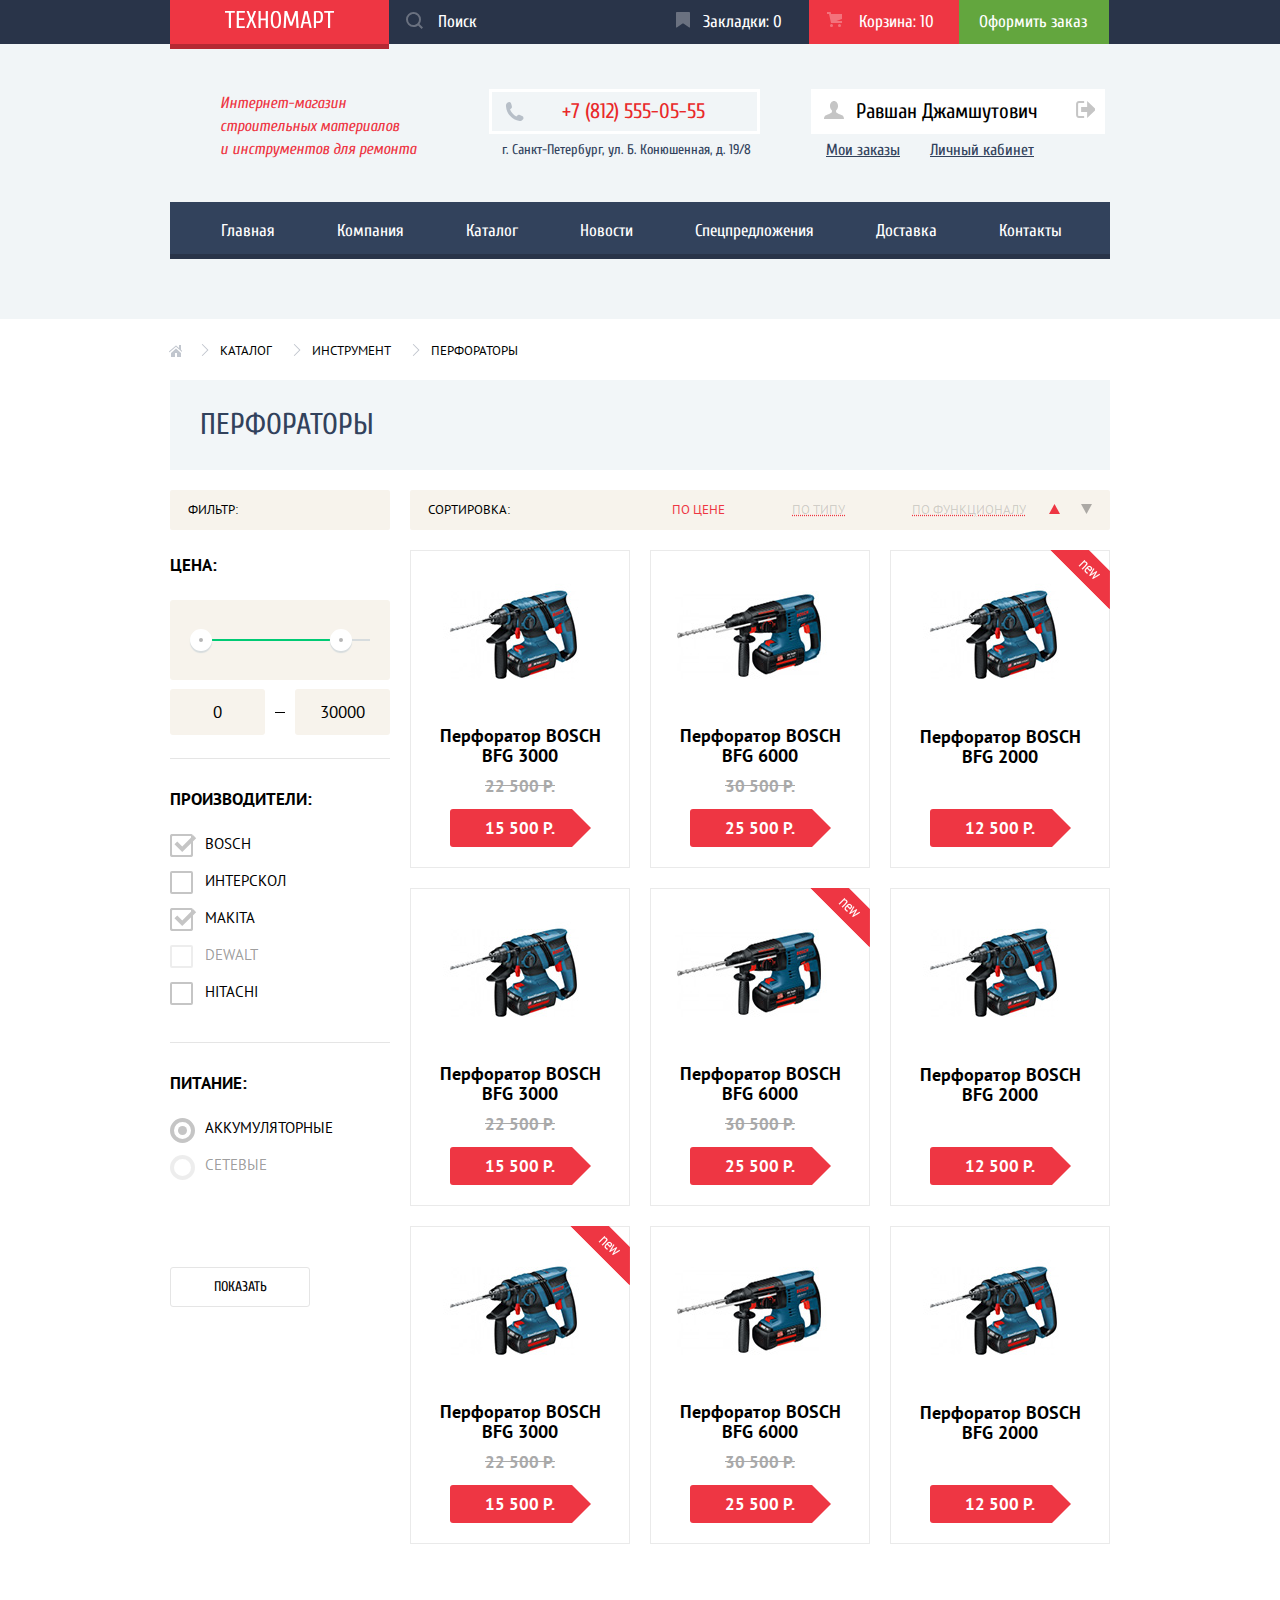
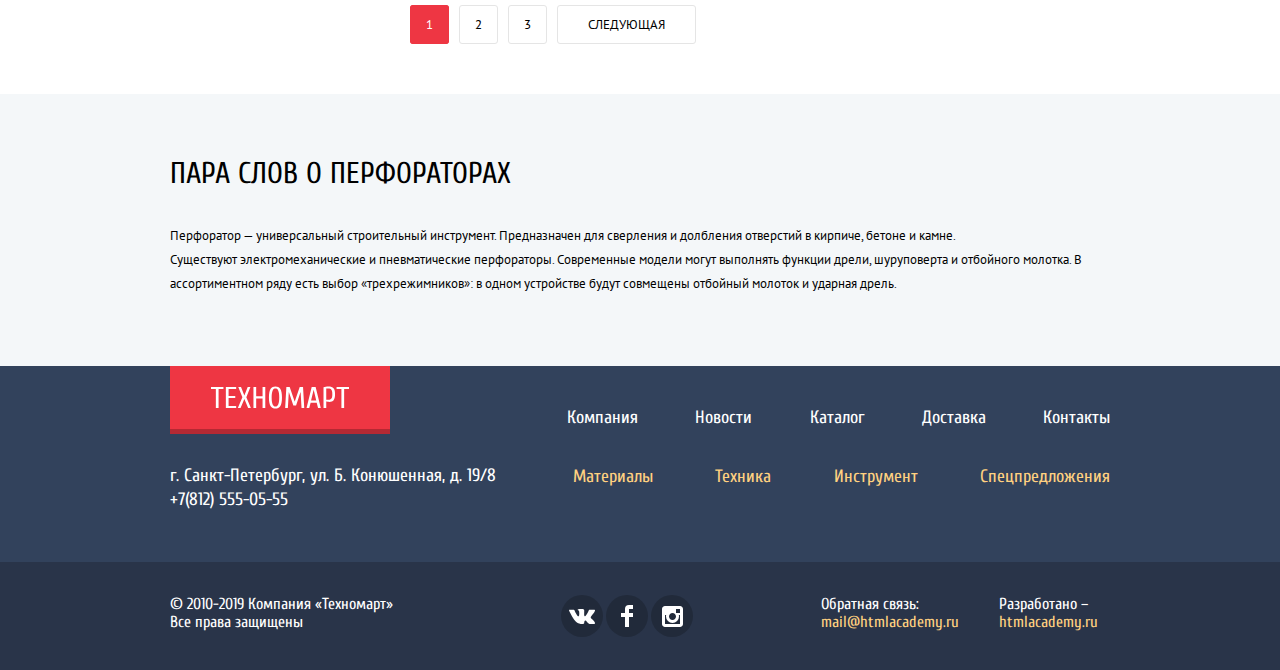
==== catalog.html @ 4aed0061 "Доделала оживление модальных окон" ====
<!DOCTYPE html>
<html lang="ru">
    <head>
    <meta charset="utf-8">
    <title>Интернет-магазин "Техномарт"</title>
    <link href="https://fonts.googleapis.com/css?family=Cuprum:400,400i,700%7CPT+Sans:400,700&display=swap&subset=cyrillic" rel="stylesheet">
    <link href="css/normalize.css" rel="stylesheet">
    <link href="css/style.css" rel="stylesheet">
    </head>
    <body class="inner-page">
        <header class="page-header">
            <div class=header-top>
                <div class="container">
                    <div class="header-top-container">
                        <a class="header-logo" href="index.html"><img src="img/logo-technomart.svg" width="109" height="19" alt="Логотип магазина Техномарт"></a>
                        <div class="header-search">
                            <input type="search" class="search" placeholder="Поиск">
                            <svg xmlns="http://www.w3.org/2000/svg" width="17" height="17"><path d="M17 15.586l-3.542-3.542A7.465 7.465 0 0 0 15 7.5 7.5 7.5 0 1 0 7.5 15c1.71 0 3.282-.579 4.544-1.542L15.586 17 17 15.586zM2 7.5C2 4.467 4.467 2 7.5 2 10.532 2 13 4.467 13 7.5c0 3.032-2.468 5.5-5.5 5.5A5.506 5.506 0 0 1 2 7.5z"/></svg>
                        </div>
                        <a class="user-menu-btn user-menu-btn-marker" href="#">Закладки: 0</a>
                        <a class="user-menu-btn user-menu-btn-cart user-menu-cart-add" href="#">Корзина: 10</a>
                        <a class="user-menu-btn user-menu-btn-issue" href="#">Оформить заказ</a>
                    </div>
                </div>
            </div>
                    
            <div class="header-main">
                <div class="container">
                    <div class="header-middle">
                        <p class="header-text">Интернет-магазин
                        строительных материалов
                        и&nbsp;инструментов для ремонта
                        </p>
                        <div class="header-contacts">
                            <a href="tel:+78125550555">+7 (812) 555-05-55</a>
                            <p class="header-address">г. Санкт-Петербург, ул. Б. Конюшенная, д. 19/8</p>
                        </div>
                        <ul class= "user-nav">
                            <li>
                                <a class="profile-link" href="user-profile.html">
                                    <svg class="user-icon profile-link-icon" xmlns="http://www.w3.org/2000/svg" width="20" height="18"><path d="M17.881 14.166c-2.144-.735-4.256-1.666-5.207-2.39-.657-.501-.77-1.618-.517-2.415 1.118-.903 1.864-2.477 1.864-4.278C14.021 2.276 12.221 0 10 0S5.979 2.276 5.979 5.083c0 1.801.746 3.374 1.863 4.277.253.798.141 1.915-.517 2.416-.95.724-3.063 1.654-5.207 2.39S0 18 0 18h20s.025-3.099-2.119-3.834z"/></svg>
                                    Равшан Джамшутович
                                </a>
                                
                            </li>
                            <li>
                                <a class="exit-profile-link" href="#">
                                        <svg class="user-icon exit-profile-link-icon" xmlns="http://www.w3.org/2000/svg" width="21" height="17"><g><path d="M21 8.5L12.125 0v6h-6v5h6v6z"/><path d="M3.106 13.952V3.048c.018-.376.171-1.057 1.01-1.057h5.027V0H4.116C1.938 0 1.112 1.81 1.087 3.027v10.946C1.112 15.189 1.938 17 4.116 17h5.027v-1.99H4.116c-.839 0-.992-.683-1.01-1.058z"/></g></svg>
                                        <span class="visually-hidden">Выход</span>
                                </a>
                                
                            </li>
                            <li> 
                                <a class="user-link" href="#">Мои заказы</a>
                            </li>
                            <li>
                                <a class="user-link" href="#">Личный кабинет</a>
                            </li>
                        </ul>
                    </div>
                    <nav class="main-nav">
                        <ul class="page-nav">
                            <li class="page-nav-item"><a href="index.html">Главная</a></li>
                            <li class="page-nav-item"><a href="our-company.html">Компания</a></li>
                            <li class="page-nav-item"><a href="catalog.html">Каталог</a></li>
                            <li class="page-nav-item"><a href="news.html">Новости</a></li>
                            <li class="page-nav-item"><a href="special.html">Спецпредложения</a></li>
                            <li class="page-nav-item"><a href="delivery.html">Доставка</a></li>
                            <li class="page-nav-item"><a href="contacts.html">Контакты</a></li>
                        </ul>
                    </nav>
                </div>
            </div>
        </header>

        <main>
            <div class="container">
                <ul class="breadcrumbs">
                    <li><a class="home" href="index.html"><span class="visually-hidden">Главная</span></a></li>
                    <li><a href="#">Каталог</a></li>
                    <li><a href="#">Инструмент</a></li>
                    <li class="breadcrumbs-current"><a>Перфораторы</a></li>
                </ul>
                <h1 class="page-title">Перфораторы</h1>
                <div class="catalog-columns">
                    <section class="filters">
                        <h2 class="subtitle">Фильтр:</h2>
                        <form class="filter" method="get" action="https://echo.htmlacademy.ru">
                            <fieldset class="filter-item">
                                <legend class="filter-title">Цена:</legend>
                                <div class="range-filter">
                                    <div class="range-controls">
                                        <div class="scale">
                                            <div class="bar"></div>
                                        </div>
                                        <div class="range-btn range-btn-right"></div>
                                        <div class="range-btn range-btn-left"></div>
                                    </div> 
                                    <div class="price-controls">
                                        <input class="filter-price-min" type="text" value="0" aria-label="Минимальная цена">
                                        <div class="dash"></div>
                                        <input class="filter-price-max" type="text" value="30000" aria-label="Максимальная цена">
                                    </div>    
                                </div>
                                
                            </fieldset>
                            <fieldset class="filter-item"> 
                                <legend class="filter-title">Производители:</legend>
                                <ul>
                                    <li class="filter-option">
                                        <input type="checkbox" class="visually-hidden filter-input filter-input-checkbox" name="bosch" id="filter-bosch" checked>
                                        <label for="filter-bosch">Bosch</label>
                                    </li>
                                    <li class="filter-option">
                                        <input type="checkbox" class="visually-hidden filter-input filter-input-checkbox" name="interskol" id="filter-interskol">
                                        <label for="filter-interskol">Интерскол</label>
                                    </li>
                                    <li class="filter-option">
                                        <input type="checkbox" class="visually-hidden filter-input filter-input-checkbox" name="makita" id="filter-makita" checked>
                                        <label for="filter-makita">Makita</label>
                                    </li>
                                    <li class="filter-option">
                                        <input type="checkbox" class="visually-hidden filter-input filter-input-checkbox" name="dewalt" id="filter-dewalt" disabled>
                                        <label for="filter-dewalt">Dewalt</label>
                                    </li>
                                    <li class="filter-option">
                                        <input type="checkbox" class="visually-hidden filter-input filter-input-checkbox" name="hitachi" id="filter-hitachi">
                                        <label for="filter-hitachi">Hitachi</label>
                                    </li>
                                </ul>
                            </fieldset>
                            <fieldset class="filter-item">
                                <legend class="filter-title">Питание:</legend>
                                <ul>
                                    <li class="filter-option">
                                        <input class="visually-hidden filter-input filter-input-radio" type="radio" name="power" value="battery" id="filter-battery" checked>
                                        <label for="filter-battery">Аккумуляторные</label>
                                    </li>
                                    <li class="filter-option">
                                        <input class="visually-hidden filter-input filter-input-radio" type="radio" name="power" value="network" id="filter-network" disabled>
                                        <label for="filter-network">Сетевые</label>
                                    </li>
                                </ul>
                            </fieldset>
                            <button type="submit" class="filter-button button">Показать</button>
                        </form>
                    </section>
                    
                    <section class="catalog">
                        <div class="catalog-filter">
                            <h2 class="subtitle">Сортировка:</h2>
                            <ul class="sort-type">
                                <li><a class="type-checked" href="#">По цене</a></li>
                                <li><a href="#">По типу</a></li>
                                <li><a href="#">По функционалу</a></li>
                            </ul>
                            <ul class="sort-range">
                                <li>
                                    <a class="sort-checked" href="#">
                                        <span class="visually-hidden">По возрастанию</span>
                                        <svg class="sort-range-icon" xmlns="http://www.w3.org/2000/svg" width="11" height="10" viewBox="0 0 11 10"><path d="M5.5 0L0 10h11z"/></svg>
                                    </a>
                                </li>
                                <li>
                                    <a href="#">
                                    <span class="visually-hidden">По убыванию</span>
                                    <svg class="sort-range-icon" xmlns="http://www.w3.org/2000/svg" width="11" height="10" viewBox="0 0 11 10"><path d="M5.5 10L0 0h11"/></svg>
                                    </a>
                                </li>
                            </ul>
                        </div>
                        <ul class="popular-list catalog-list">
                            <li class="catalog-item">
                                <img src="img/catalog-item-1.jpg" width="218" height="170" alt="Перфоратор BOSCH BFG 3000">
                                <h3>
                                    <a href="catalog-item.html">Перфоратор BOSCH BFG 3000</a>
                                </h3>
                                <span class="catalog-item-discount">22 500 p.</span>
                                <span class="catalog-item-price">15 500 р.</span>
                                <p class="hover-buttons">
                                    <button class="button button-cart" type="button">Купить</button>
                                    <button class="button button-marker" type="button">В закладки</button>
                                </p>
                            </li>
                            <li class="catalog-item">
                                <img src="img/catalog-item-2.jpg" width="218" height="170" alt="Перфоратор BOSCH BFG 6000">
                                <h3>
                                    <a href="catalog-item.html">Перфоратор BOSCH BFG 6000</a>
                                </h3>
                                <span class="catalog-item-discount">30 500 p.</span>
                                <span class="catalog-item-price">25 500 р.</span>
                                <p class="hover-buttons">
                                    <button class="button button-cart" type="button">Купить</button>
                                    <button class="button button-marker" type="button">В закладки</button>
                                </p>
                            </li>
                            <li class="catalog-item catalog-item-new">
                                <img src="img/catalog-item-3.jpg" width="218" height="170" alt="Перфоратор BOSCH BFG 2000">
                                <h3>
                                    <a href="catalog-item.html">Перфоратор BOSCH BFG 2000</a>
                                </h3>
                                <span class="catalog-item-price">12 500 р.</span>
                                <p class="hover-buttons">
                                    <button class="button button-cart" type="button">Купить</button>
                                    <button class="button button-marker" type="button">В закладки</button>
                                </p>
                            </li>
                            <li class="catalog-item">
                                <img src="img/catalog-item-1.jpg" width="218" height="170" alt="Перфоратор BOSCH BFG 3000">
                                <h3>
                                    <a href="catalog-item.html">Перфоратор BOSCH BFG 3000</a>
                                </h3>
                                <span class="catalog-item-discount">22 500 p.</span>
                                <span class="catalog-item-price">15 500 р.</span>
                                <p class="hover-buttons">
                                    <button class="button button-cart" type="button">Купить</button>
                                    <button class="button button-marker" type="button">В закладки</button>
                                </p>
                            </li>
                            <li class="catalog-item catalog-item-new">
                                <img src="img/catalog-item-2.jpg" width="218" height="170" alt="Перфоратор BOSCH BFG 6000">
                                <h3>
                                    <a href="catalog-item.html">Перфоратор BOSCH BFG 6000</a>
                                </h3>
                                <span class="catalog-item-discount">30 500 p.</span>
                                <span class="catalog-item-price">25 500 р.</span>
                                <p class="hover-buttons">
                                    <button class="button button-cart" type="button">Купить</button>
                                    <button class="button button-marker" type="button">В закладки</button>
                                </p>
                            </li>
                            <li class="catalog-item">
                                <img src="img/catalog-item-3.jpg" width="218" height="170" alt="Перфоратор BOSCH BFG 2000">
                                <h3>
                                    <a href="catalog-item.html">Перфоратор BOSCH BFG 2000</a>
                                </h3>
                                <span class="catalog-item-price">12 500 р.</span>
                                <p class="hover-buttons">
                                    <button class="button button-cart" type="button">Купить</button>
                                    <button class="button button-marker" type="button">В закладки</button>
                                </p>
                            </li>
                            <li class="catalog-item catalog-item-new">
                                <img src="img/catalog-item-1.jpg" width="218" height="170" alt="Перфоратор BOSCH BFG 3000">
                                <h3>
                                    <a href="catalog-item.html">Перфоратор BOSCH BFG 3000</a>
                                </h3>
                                <span class="catalog-item-discount">22 500 p.</span>
                                <span class="catalog-item-price">15 500 р.</span>
                                <p class="hover-buttons">
                                    <button class="button button-cart" type="button">Купить</button>
                                    <button class="button button-marker" type="button">В закладки</button>
                                </p>
                            </li>
                            <li class="catalog-item">
                                <img src="img/catalog-item-2.jpg" width="218" height="170" alt="Перфоратор BOSCH BFG 6000">
                                <h3>
                                    <a href="catalog-item.html">Перфоратор BOSCH BFG 6000</a>
                                </h3>
                                <span class="catalog-item-discount">30 500 p.</span>
                                <span class="catalog-item-price">25 500 р.</span>
                                <p class="hover-buttons">
                                    <button class="button button-cart" type="button">Купить</button>
                                    <button class="button button-marker" type="button">В закладки</button>
                                </p>
                            </li>
                            <li class="catalog-item">
                                <img src="img/catalog-item-3.jpg" width="218" height="170" alt="Перфоратор BOSCH BFG 2000">
                                <h3>
                                    <a href="catalog-item.html">Перфоратор BOSCH BFG 2000</a>
                                </h3>
                                <span class="catalog-item-price">12 500 р.</span>
                                <p class="hover-buttons">
                                    <button class="button button-cart" type="button">Купить</button>
                                    <button class="button button-marker" type="button">В закладки</button>
                                </p>
                            </li>
                        </ul>
                    
                        <ul class="pagination-list">
                            <li class="pagination-item pagination-item-current"><a>1</a></li>
                            <li class="pagination-item"><a href="#">2</a></li>
                            <li class="pagination-item"><a href="#">3</a></li>
                            <li class="pagination-item"><a href="#">Следующая</a></li>
                        </ul>
                    </section>
                </div>
            </div>
            
            <article class="catalog-text">
                <div class="container">
                    <h2>Пара слов о перфораторах</h2>
                    <p>Перфоратор — универсальный строительный инструмент. Предназначен для сверления и 		долбления отверстий в кирпиче, бетоне и камне.<br>
                        Существуют электромеханические и пневматические перфораторы. Современные модели могут выполнять функции дрели, шуруповерта и отбойного молотка. В ассортиментном ряду есть выбор «трехрежимников»: в одном устройстве будут совмещены отбойный молоток и ударная дрель.
                    </p>
                </div>
            </article>
        </main>
        <footer class="page-footer">
            <div class="footer-top">
                <div class="container">
                    <div class="footer-columns">
                        <div class="footer-address">
                            <a class="footer-logo"><img src="img/logo-technomart.svg" width="138" height="23" alt="Логотип магазина Техномарт"></a>
                            <p class="footer-contacts">г. Санкт-Петербург, ул. Б. Конюшенная, д. 19/8<br>
                            <a href="tel:+78125550555">+7(812) 555-05-55</a>
                            </p>
                        </div>
                        <div class="footer-menu">
                            <ul class="footer-nav">
                                <li><a href="#">Компания</a></li>
                                <li><a href="#">Новости</a></li>
                                <li><a href="#">Каталог</a></li>
                                <li><a href="#">Доставка</a></li>
                                <li><a href="#">Контакты</a></li>
                            </ul>
                            <ul class="footer-catalog">
                                <li><a href="#">Материалы</a></li>
                                <li><a href="#">Техника</a></li>
                                <li><a href="#">Инструмент</a></li>
                                <li><a href="#">Спецпредложения</a></li>
                            </ul>
                        </div>
                    </div>
                </div>
            </div>

            <div class="footer-bottom">
                <div class="container">
                    <div class="footer-bottom-container">
                        <p class="footer-copyright">
                            &copy; 2010-2019 Компания «Техномарт»<br>
                            Все права защищены
                        </p>
                        <ul class="footer-social">
                            <li ><a class="social-button social-button-vk" href="#"><span class="visually-hidden">Вконтакте</span></a></li>
                            <li><a class="social-button social-button-fb" href="#"><span class="visually-hidden">Фэйсбук</span></a></li>
                            <li><a class="social-button social-button-ig" href="#"><span class="visually-hidden">Инстаграм</span></a></li>
                        </ul>
                        <p class="footer-feedback">Обратная связь:
                            <a href="mailto:mail@htmlacademy.ru">mail@htmlacademy.ru</a>
                        </p>
                        <p class="footer-create">Разработано – 
                            <a href="https://htmlacademy.ru/intensive/htmlcss">htmlacademy.ru</a>
                        </p> 
                    </div>
                </div>  
            </div>
        </footer>

        <section class="modal modal-cart-add">
            <h2>Товар добавлен в корзину!</h2>
            <div class="cart-add-buttons">
                <a class="button" href="#">Оформить заказ</a>
                <button class="button modal-close-btn" type="button">Продолжить покупки</button> 
            </div>
            <button class="modal-close" type="button"><span class="visually-hidden">Закрыть</span></button>
        </section>

        <script>
            var cartButton = document.querySelectorAll(".button-cart");

            var cartPopup = document.querySelector(".modal-cart-add");
            var cartClose = cartPopup.querySelector(".modal-close");

            cartButton.forEach(function(item) {
               item.addEventListener("click", function (evt) {
                    evt.preventDefault();
                    cartPopup.classList.add("modal-show");
                }); 
            });
            
            cartClose.addEventListener("click", function (evt) {
                evt.preventDefault();
                cartPopup.classList.remove("modal-show");
            });

            window.addEventListener("keydown", function (evt) {
                evt.preventDefault();
                if (evt.keyCode === 27) {
                    if (cartPopup.classList.contains("modal-show")) {
                     cartPopup.classList.remove("modal-show");
                    }
                }
            });
        </script>
    </body>
</html>
---- css/style.css ----
html { 
    box-sizing: border-box; 
}

*, *::before, *::after { 
    box-sizing: inherit; 
}


body {
    margin: 0;
    padding: 0;
    
    font-family: Cuprum, Arial, sans-serif;
    font-size: 13px;
    line-height: 18px;
    font-weight: 400;
    color: #000000;

    background-color: #ffffff;
}

a {
    text-decoration: none;
}

img {
    max-width: 100%;
    height: auto;
}

.visually-hidden:not(:focus):not(:active),
input[type="checkbox"].visually-hidden,
input[type="radio"].visually-hidden {
  position: absolute;

  width: 1px;
  height: 1px;
  margin: -1px;
  border: 0;
  padding: 0;

  white-space: nowrap;

  clip-path: inset(100%);
  clip: rect(0 0 0 0);
  overflow: hidden;
}

.container {
    width: 940px;
    margin: 0 auto;
}


.button {
    display: block;

    padding: 10px 0;
    margin: 0;

    font-family: Cuprum, Arial, sans-serif;
    font-size: 14px;
    line-height: 18px;
    color: #ffffff;
    text-align: center;
    text-transform: uppercase;

    background-color: #ee3643;
    border: none;
    border-radius: 3px;

    cursor: pointer;
}

.button:hover {
    background-color: #ca2c37;
}

.button:focus {
    background-color:#ba2732;
    outline: none;
}

.page-header {
    display: flex;
    flex-direction: column;
    margin: 0;
    padding: 0;
    margin-bottom: 60px;
}

.inner-page .page-header {
    margin-bottom: 23px;
}

.header-top {
    width: 100%;

    font-size: 17px;
    color: #ffffff;

    background-color: #293449;
}

.header-top-container {
    display: flex;
    flex-wrap: wrap;
}

.header-logo,
.footer-logo {
    background-color: #ee3643;
    box-shadow: 0 5px 0 0 rgb(181, 41, 51);
}

.header-logo {
    padding: 10px 55px;
    z-index: 1;
}

.header-logo img {
    width: 109px;
    height: 19px;
}

.user-menu-btn,
.header-search input {
    display: block;
}

.header-search {
    position: relative;
}

.header-search svg {
    position: absolute;

    top: 12px;
    left: 17px;
    width: 17px;
    height: 17px;

    fill: #ffffff;
    opacity: 0.3;
}

.header-search input {
    width: 270px;
    
    margin: 0;
    padding: 13px 0;
    padding-left: 49px;
    
    font-size: 17px;
    line-height: 18px;
    color: #ffffff;

    background-color: transparent;
    border: none;
}

.header-search input::placeholder {
    color: #ffffff;
}

.header-search input:hover {
    background-color: #212a3a;
}

.header-search input:hover + svg {
    opacity: 1;
}

.header-search input:focus {
    outline: none;
    background-color: #ffffff;
    color: #000000; 
}

.header-search input:focus + svg {
    fill: red;
    opacity: 1;
}

.header-top .user-menu-btn {
    width: 150px;
    padding: 13px 0;
    margin: 0;
    
    color: #ffffff;

    box-sizing: border-box;
}

.header-top .user-menu-btn-marker {
    position: relative;

    padding-left: 44px;
}

.header-top .user-menu-btn-marker::before {
    content: "";

    position: absolute;
    top: 12px;
    left: 17px;
    width: 14px;
    height: 16px;

    background-image: url("../img/icon-bookmark.svg");
    background-repeat: no-repeat;
    background-position: 0 0;
    opacity: 0.3;
}

.header-top .user-menu-btn-cart {
    position: relative;

    padding-left: 50px;
}

.header-top .user-menu-cart-add {
    background-color: #ee3643;
}

.header-top .user-menu-btn-cart::before {
    content: "";

    position: absolute;
    top: 12px;
    left: 18px;
    width: 15px;
    height: 15px;

    background-image: url("../img/icon-cart.svg");
    background-repeat: no-repeat;
    background-position: 0 0;
    opacity: 0.3;
}

.header-top .user-menu-btn-marker:hover::before,
.header-top .user-menu-btn-cart:hover::before {
    opacity: 1;
}

.header-top .user-menu-btn-marker:focus::before,
.header-top .user-menu-btn-cart:focus::before {
    opacity: 0.5;
}

.header-top .user-menu-btn-issue {
    padding-left: 20px;

    background-color: #63a63e;
}

.header-top .user-menu-btn:hover {
    background-color: #212a3a;
}

.header-top .user-menu-btn-issue:hover {
    background-color: #5fbb2d;
}

.header-top .user-menu-btn:focus {
    color: rgba(255, 255, 255, 0.6);
}

.header-top .user-menu-btn-issue:focus {
    background-color: #518534;
}

.header-main {
    width: 100%;

    background-color: #f1f5f7;
}

.header-middle {
    display: flex;
    justify-content: space-between;

    padding: 45px 0;
    padding-left: 50px;
    padding-bottom: 40px;
    margin: 0;
}

.header-text {
    width: 197px;
    margin: 0;
    margin-top: 3px;
    padding: 0;

    font-style: italic;
    font-size: 16px;
    line-height: 23px;
    text-align: left;
    color: #ee3643;
}

.inner-page .header-text {
    margin-right: 20px;
}

.header-contacts {
    display: flex;
    flex-direction: column;

    min-width: 270px;
    padding: 0;
    margin: 0;
}

.header-contacts a {
    position: relative;

    padding: 9px 52px;
    padding-left: 70px;
    margin: 0;
    margin-bottom: 4px;

    font-size: 21px;
    line-height: 21px;
    color: #e9292a;

    background-color: transparent;
    border: 3px solid #ffffff;
}

.header-contacts a::before {
    content: "";

    position: absolute;
    top: 10px;
    left: 13px;
    width: 19px;
    height: 19px;

    background-image: url("../img/icon-phone.svg");
    background-repeat: no-repeat;
    background-position: 0 0;
}

.header-address {
    margin: 0;
    padding: 0;
    padding-left: 13px;

    font-size: 14px;
    line-height: 24px;
    color: #32425c;
}

.user-nav {
    display: flex;
    flex-wrap: wrap;

    width: 281px;
    margin: 0;
    padding: 0;

    list-style: none;
}

.inner-page .user-nav {
    width: 299px;
}

.user-nav li {
    /* display: flex;
    flex-wrap: wrap;
    align-content: flex-start; */
    position: relative;
    margin: 0;
    padding: 0;
}

.user-nav a {
    display: inline-block;
    margin: 0;
    margin-right: 8px;
    padding: 12px 25px;

    font-size: 21px;
    line-height: 21px;
    color: #000000;

    background-color: #ffffff;
}

.inner-page .user-nav a {
    margin-right: 0;
}

.user-nav .reg-link {
    margin-right: 0;
}

.user-nav .login-link,
.user-nav .profile-link {
    padding-left: 45px;
}

.login-icon {
    position: absolute;

    top: 12px;
    left: 13px;
    width: 20px;
    height: 17px;

    fill: #c5c5c5;
}

.user-nav a:hover {
    color: #ee3643;
}

.user-nav a:hover .user-icon {
    fill: rgb(50, 66, 92);
}

.user-nav a:focus {
    color: rgba(0, 0, 0, 0.3);
}

.user-nav a:active .user-icon {
    fill: #c5c5c5;
}

.profile-link-icon {
    position: absolute;
    top: 12px;
    left: 13px;

    width: 20px;
    height: 18px;

    fill: #c5c5c5;
}

.user-nav .exit-profile-link {
    padding: 22.5px 21px;
    margin: 0;
}

.exit-profile-link-icon {
    position: absolute;
    top: 12px;
    left: 12px;
    width: 20px;
    height: 17px;

    fill: #c5c5c5;
}

.user-nav .user-link {
    position: relative;

    padding: 0 15px;
    margin: 0;
    font-size: 16px;
    line-height: 18px;
    color: #32425c;
    background-color: transparent;
    text-decoration: underline;
}

.user-nav .user-link::after {
    content: "";

    position: absolute;
    top: 8px;
    right: -3px;

    width: 4px;
    height: 4px;

    background-color: #32425c;
    border-radius: 50%;
}

.user-nav .user-link:last-child::after {
    display: none;
}

.page-nav {
    display: flex;
    justify-content: space-between;
    
    margin: 0;
    margin-bottom: 60px;
    padding: 0 20px;

    font-size: 17px;
    line-height: 17px;
    list-style: none;
    
    background-color: #32425c;
    box-shadow: inset 0 -5px 0 0 #293449;
}

.page-nav a {
    display: block;
    margin: 0;
    padding: 20px 31px;

    vertical-align: middle;
    color: #ffffff;
}

.page-nav a:hover {
    background-color: #293449;
}

.page-nav a:focus {
    color: rgba(255, 255, 255, 0.5);
    background-color: #1d2739;
}

.section-title {
    margin: 0;
    padding: 0;

    font-size: 30px;
    line-height: 30px;
    font-weight: 400;
    text-transform: uppercase;
}

.promo {
    display: flex;
    justify-content: space-between;

    margin: 0;
    margin-bottom: 53px;
    padding: 0;
}

.promo-left {
    display: flex;
    flex-wrap: wrap;
    justify-content: space-between;

    width: 620px;
}

.promo-right {
    display: flex;
    flex-direction: column;

    width: 300px;
}

.promo-item {
    display: flex;
    flex-direction: column;
    justify-content: space-between;
    width: 300px;
    height: 123px;

    padding: 22px 23px;;
    margin: 0;
    margin-bottom: 20px;
}

.promo-right .promo-item-delivery {
    margin-bottom: 0;
}

.promo-item h3 {
    margin: 0;
    padding: 0;

    font-size: 24px;
    line-height: 30px;
    font-weight: bold;
    color: #ffffff;
}

.promo-item .button {
    width: 135px;

    background-color: rgba(0, 0, 0, 0.1);
}

.promo-item .button:hover {
    background-color: rgba(0, 0, 0, 0.2);
}

.promo-item .button:focus {
    background-color: rgba(0, 0, 0, 0.3);
}

.promo-item-materials {
    position: relative;
    background: #ffbf47 url("../img/icon-1.svg") no-repeat 83% center;
}

.promo-item-new::after {
    content: "";

    position: absolute;
    top: 0;
    right: 0; 
    width: 60px;
    height: 60px;
    background: url("../img/new-flag.png") no-repeat 0 0;
}

.promo-item-tool {
    background: #3bbce3 url("../img/icon-2.svg") no-repeat 87% center;
}

.promo-item-tech {
    background: #dc91d8 url("../img/icon-3.svg") no-repeat 87% center;
}

.promo-item-sale {
    background: #8ed78f url("../img/icon-4.svg") no-repeat 80% center;
}

.promo-item-delivery {
    background: #ffc047 url("../img/icon-5.svg") no-repeat 86% center;
}

.promo-slider {
    position: relative;

    width: 620px;
    height: 266px;
    margin: 0;
    padding: 0;
    
    font-size: 18px;
    line-height: 24px;
    color: #ffffff;
}

.slider-controls {
    position: absolute;

    left: 50%;
    bottom: 36px;
    z-index: 20;

    width: 100px;
    height: 10px;

    text-align: center;
    font-size: 0;
    transform: translateX(-50%);
}

.slider-controls label {
    position: relative;

    display: inline-block;
    width: 10px;
    height: 10px;
    padding: 4px;

    border-radius: 50%;
    cursor: pointer;
    box-sizing: content-box;
}

.slider-controls label::after {
    content: "";

    position: absolute;
    top: 4px;
    left: 4px;
    z-index: 1;

    width: 10px;
    height: 10px;

    background-color: #ffffff;
    border-radius: 50%;
}

.slider-controls .active::before {
    content: "";

    position: absolute;
    left: 50%;
    top: 50%;
    z-index: 2;

    width: 6px;
    height: 6px;
    margin: -3px;

    background-color: red;
    border-radius: 50%;
}

.promo-slider-drill {
    position: absolute;
    width: 620px;
    height: 266px;
    margin: 0;
    padding: 0;
    top: 0;
    left: 0;
    z-index: 10;

    background-color: #212a3a;
    background-image: url("../img/promo-slide-1.jpg");
    background-position: 50% 50%;
    background-repeat: no-repeat;
}

.promo-slider-perforator {
    position: absolute;
    width: 620px;
    height: 266px;
    margin: 0;
    padding: 0;
    top: 0;
    left: 0;
    z-index: 1;

    background-color: #212a3a;
    background-image: url("../img/promo-slide-2.jpg");
    background-position: 50% 50%;
    background-repeat: no-repeat;
}

.slider-button {
    position: absolute;
    margin: 0;
    padding: 0;
    top: 113px;
    width: 22px;
    height: 40px;
    z-index: 20;

    border: none;
    background-color: transparent;
    cursor: pointer;
}

.slider-button-right {
    right: 20px;

    background-image: url("../img/icon-right.svg");
    background-repeat: no-repeat;
    background-position: 0 0;
}

.slider-button-left {
    left: 25px;

    background-image: url("../img/icon-left.svg");
    background-repeat: no-repeat;
    background-position: 0 0;
}

.slider-button:focus {
    outline: none;
}

.promo-slider h3 {
    padding: 0;
    margin: 0;
    margin-top: 23px;
    margin-left: 24px;

    font-size: 36px;
    line-height: 36px;
    font-weight: bold;
    text-transform: uppercase;
}

.promo-slider p {
    padding: 0;
    margin: 0;
    margin-left: 25px;
    margin-top: 2px;
}

.promo-slider .button {
    width: 195px;
    margin-left: 25px;
    margin-top: 120px;
}

.section-top {
    display: flex;
    justify-content: space-between;

    padding: 27px 27px;
    margin: 0;
    margin-bottom: 20px;

    background-color: #f9f5f0;
}

.section-top h2 {
    padding: 0;
    margin: 0;

    vertical-align: middle;
}

.section-top .button {
    width: 253px;
}

/* .popular {
    margin-bottom: 20px;
} */

.popular-list {
    display: flex;
    flex-wrap: wrap;
    justify-content: space-between;

    margin: 0;
    padding: 0;
}

.popular .section-title,
.brands .section-title {
    color: #32425c;
}

.popular-list,
.catalog-list {
    font-family: "PT Sans", Arial, sans-serif;
    font-weight: bold;
}

.catalog-item {
    display: flex;
    flex-wrap: wrap;
    align-items: center;
    flex-direction: column;
    justify-content: space-between;
    position: relative;
    padding: 0;
    margin: 0;
    margin-bottom: 20px;

    width: 220px;
    height: 318px;
    
    list-style: none;
    border: 1px solid #eaeaea;
}

.catalog-item:hover {
    box-shadow: 0px 10px 25px 0 rgba(41, 52, 73, 0.5);
}

.catalog-item-new::after {
    content: "";

    position: absolute;

    top: -1px;
    right: -1px;
    width: 60px;
    height: 60px;
    background: url("../img/new-flag.png") no-repeat 0 0;

    z-index: 20;
}

.catalog-item img {
    width: 218px;
    height: 170px;
}

.catalog-item h3 {
    padding: 0 20px;
    margin: 0;
    margin-top: 5px;

    font-size: 18px;
    line-height: 20px;
    font-weight: bold;
    text-align: center;
}

.catalog-item a {
    color: #000000;
}

.catalog-item-discount {
    display: block;

    padding: 0;
    margin: 0;
    margin-top: 10px;

    font-size: 17px;
    line-height: 18px;
    color: #a9a9a9;
    text-transform: uppercase;
    text-decoration: line-through;
}

.catalog-item-price {
    display: block;
    position: relative;

    padding: 10px 35px;
    margin: 0 auto;
    margin-top: 42px;
    margin-bottom: 20px;

    font-size: 17px;
    line-height: 18px;
    color: #ffffff;
    text-transform: uppercase;

    background-color: #ee3643;
    border-radius: 3px;
}

.catalog-item-discount + .catalog-item-price {
    margin-top: 14px;
}

.catalog-item-price::after {
    content: "";

    position: absolute;
    top: 0;
    right: -20px;
  
    width: 0;
    height: 0;
  
    border: 19px solid white;
    border-left-color: #ee3643;
}

.catalog-item .hover-buttons {
    position: absolute;
    
    top: 0;
    left: 0;
    width: 100%;
    margin: 0;
    padding: 40px;

    font-size: 14px;
    line-height: 18px;

    background-color: rgba(255,255,255,0.9);
    z-index: 10;
}

.hover-buttons .button-cart {
    position: relative;

    width: 135px;
    margin-bottom: 5px;

    background-color: #63a63e;
    box-shadow: inset 0 -3px 0 0 #367315;
}

.hover-buttons .button-cart::before {
    content: "";

    position: absolute;
    top: 11px;
    left: 12px;
    width: 15px;
    height: 15px;

    background-image: url("../img/icon-cart.svg");
    background-repeat: no-repeat;
    background-position: 0 0;
    opacity: 0.3;
}

.hover-buttons .button-cart:hover {
    background-color: #5fbb2d;
}

.hover-buttons .button-cart:hover::before,
.hover-buttons .button-cart:focus::before {
    opacity: 1;
}

.hover-buttons .button-cart:focus {
    background-color: #518534;
    box-shadow: none;
    outline: none;
}

.hover-buttons .button-marker {
    width: 135px;
    padding: 7px 20px;

    color: #32425c;

    background-color: transparent;
    border: 3px solid #63a63e;
}

.hover-buttons .button-marker:hover {
    border-color: #32425c;
}

.hover-buttons .button-marker:focus {
    color: rgba(50, 66, 92, 0.3);

    border-color: rgba(50, 66, 92, 0.3);
    outline: none;
}

.catalog-item .hover-buttons {
    display: none;
}

.catalog-item:hover .hover-buttons {
    display: block;
}

.brands {
    margin-bottom: 60px;
}

.brands-list {
    display: flex;
    flex-wrap: wrap;
    justify-content: space-between;

    margin: 0;
    padding: 0;

}

.brands-list-item {
    margin: 0;
    padding: 0;
    list-style: none;
}

.brands-list-item a {
    display: flex;
    align-items: center;
    justify-content: center;
    
    width: 220px;
    height: 145px;
    margin: 0;
    margin-bottom: 20px;
    padding: 0;

    text-align: center;

    background-color: #ffffff;
    border: 1px solid #e5e5e5;
}

.brands-list-item a:hover {
    box-shadow: 0 10px 25px 0 rgba(41, 52, 73, 0.5);
}

.brands-list-item a:active {
    box-shadow: 0 4px 10px 0 rgba(41, 52, 73, 0.5);
    opacity: 0.3;
}

.services {
    width: 100%;

    margin: 0;
    margin-bottom: 77px;
    padding: 0;
    padding-top: 65px;
    padding-bottom: 100px;
    
    line-height: 24px;

    background-color: #f4f7f9;
}

.services h2 {
    margin-bottom: 26px;
}

.services p {
    width: 398px;
    padding: 0;
    margin: 0;

    font-family: "PT Sans", Arial, sans-serif;
}

.slider-services {
    display: flex;
    justify-content: space-between;

    margin: 0;
    margin-top: 70px;
    padding: 0;
}

.services-list {
    padding: 0;
    margin: 0;

    list-style: none;
}

.service-button {
    width: 240px;

    padding: 13px 0;
    padding-left: 22px;
    padding-bottom: 19px;

    font-size: 21px;
    line-height: 30px;
    font-weight: bold;
    text-transform: none;
    text-align: left;

    background-color: #32425c;
    border-radius: 0;
    box-shadow: 0 1px 0 0 #293449, inset 0 1px 0 0 #405069;
}

.service-button:hover {
    background-color: #293449;
}

.service-button:focus {
    color: #32425c;

    outline: none;
    background-color: #ffffff;
    box-shadow: 0 1px 0 0 #ffffff, inset 0 1px 0 0 #ffffff;
}

.slider {
    position: relative;
    width:  750px;
    margin: 0;
    margin-left: 80px;
    padding: 0;
}

.slider h3 {
    margin: 0;
    margin-bottom: 25px;
    padding: 0;
        
    font-size: 36px;
    line-height: 36px;
    color: #32425c;
    font-weight: 400;
    text-transform: uppercase;
}

.service-slider {
    width: 100%;
    position: absolute;

    top: 0;
    left: 0;
    padding: 0;
    margin: 0;
}

.service-slider-delivery {
    padding-bottom: 100px;
    
    z-index: 10;

    background: #f4f7f9 url("../img/delivery.png") no-repeat 151px 25px;
}

.service-slider-delivery p {
    width: 275px;
}


.service-slider-guarantee {
    padding-bottom: 80px;

    /* z-index: 10; */
   
    background: #f4f7f9 url("../img/guarantee.png") no-repeat 230px 0;
}

.service-slider-guarantee p {
    width: 379px;
}

.service-slider-credit {
    padding-bottom: 95px;
  
    /* z-index: 10; */

    background: #f4f7f9 url("../img/credit.png") no-repeat 155px 0;
}

.service-slider-credit p {
    width: 279px;
    margin-bottom: 25px;
}

.service-slider-credit .button {
    width: 195px;
}

.index-columns {
    display: flex;
    justify-content: space-between;

    padding: 0;
    margin: 0;
}

.index-columns p {
    margin: 0;
    padding: 0;

    font-family: "PT Sans", Arial, sans-serif;
    line-height: 24px;

}

.about-us h2,
.contacts h2  {
    margin-bottom: 27px;
}

.about-us p {
    padding-bottom: 23px;
    width: 519px;
}

.transport-list {
    font-size: 18px;
    line-height: 20px;

    padding: 0;
    margin: 0;
    margin-bottom: 35px;
    list-style: none;
}

.transport-list li {
    position: relative;

    padding-bottom: 20px;
    padding-left: 36px;

    font-weight: 700;
}

.transport-list li:last-child {
    padding-bottom: 0;
}

.transport-list li::before {
    content: "";

    position: absolute;
    top: 8px;
    left: 0;
    width: 25px;
    height: 2px;

    background-color: #ee3643;
}

.about-us .button {
    width: 220px;
}

.contacts {
    margin: 0;
    padding: 0;
    width: 300px;

    line-height: 24px;
}

.contacts p {
    margin-bottom: 30px;
}

.contacts img {
    width: 300px;
    height: 158px;
    padding: 0;
    margin: 0;
    margin-bottom: 34px;
}

.contacts .button {
    width: 300px;
}

.inner-page main {
    font-family: "PT Sans", Arial, sans-serif;
}

.breadcrumbs {
    display: flex;
    justify-content: flex-start;
    flex-wrap: wrap;

    margin: 0;
    margin-bottom: 20px;
    padding: 0;

    list-style: none;
}

.breadcrumbs li {
    position: relative;
    margin-right: 40px;
}

.breadcrumbs li:last-child {
    margin-right: 0;
}

.breadcrumbs li::after {
    content: "";

    position: absolute;
    top: 2px;
    left: -19px;

    width: 8px;
    height: 12px;

    background: url("../img/icon-right-small.svg") no-repeat 0 0;
}

.breadcrumbs li:first-child::after {
    display: none;
}

.breadcrumbs a {
    padding: 0;
    margin: 0;

    color: #000000;
    text-transform: uppercase;
}

.breadcrumbs .home {
    padding-right: 10px;
}

.breadcrumbs .home::before {
    content: "";

    position: absolute;
    top: 3px;
    left: -2px;
    width: 14px;
    height: 12px;

    background: url("../img/icon-home.svg") no-repeat 0 0;
}

.page-title {
    margin: 0;
    margin-bottom: 20px;
    padding: 30px;

    font-family: Cuprum, Arial, sans-serif;
    font-size: 30px;
    line-height: 30px;
    font-weight: 400;
    color: #32425c;
    text-transform: uppercase;

    background-color: #f2f6f8;
}

.subtitle {
    padding: 11px 18px;
    margin: 0;
    margin-bottom: 20px;
    font: inherit;

    text-transform: uppercase;

    background-color: #f7f3ec;
    border-radius: 2px;
}

.catalog-columns {
    display: flex;
    justify-content: space-between;
}

.filters {
    width: 220px;
}

.filter {
    text-transform: uppercase;
    padding: 0;
    margin: 0;
}

.filter-item { 
    padding: 0;
    padding-bottom: 23px;
    margin: 0;
    margin-bottom: 25px;

    border: none;
    border-bottom: 1px solid #e5e5e5;
}

.filter-item:last-of-type {
    padding-bottom: 0;
    margin-bottom: 75px;
    border-bottom: none;
}

.filter-title {
    padding: 0;
    margin: 0;
    margin-bottom: 20px;
    font-size: 17px;
    line-height: 30px;
    font-weight: bold;
}

.range-filter {
    width: 100%;
}

.range-controls {
    display: flex;
    justify-content: center;
    align-items: center;
    position: relative;

    height: 80px;
    margin-bottom: 9px;

    background-color: #f7f3ec;
    border-radius: 3px;
}

.range-controls .scale {
    width: 180px;
    height: 2px;

    background: #d7dcde;
}

.range-controls .bar {
    width: 152px;
    height: 2px;

    background: rgb(0, 202, 116);
}

.range-controls .range-btn {
    position: absolute;
    top: 29px;

    width: 4px;
    height: 4px;
    padding: 0;

    box-sizing: content-box;
    border: 9px solid #ffffff;
    background-color: #b5b5b5;
    border-radius: 50%;
    box-shadow: 0 2px 1px 0 #d7dcde;
    cursor: pointer;
}

.range-controls .range-btn-right {
    left: 160px;
}

.range-controls .range-btn-left {
    left: 20px;
}

.price-controls {
    display: flex;
    justify-content: space-between;
    align-items: center;
}

.price-controls input {
    width: 95px;
    padding: 14px 0;
    font-size: 17px;
    line-height: 18px;
    text-align: center;

    border: none;
    border-radius: 3px;
    background: #f7f3ec;
}

.price-controls .dash {
    width: 10px;
    height: 1px;

    background: #000000;
}

.filter ul {
    margin: 0;
    padding: 0;

    list-style: none;
    font-size: 15px;
    line-height: 20px;
}

.filter-option {
    margin-bottom: 17px;
    padding-left: 35px;
}

.filter-option label {
    position: relative;

    display: block;

    cursor: pointer;
    user-select: none;

}

.filter-input-checkbox + label::before {
    content: "";
    position: absolute;

    top: 0;
    left: -35px;
    width: 23px;
    height: 23px;

    border: 2px solid #c5c5c5;
    border-radius: 2px;
}

.filter-input-checkbox:checked + label::after {
    content: "";
    position: absolute;

    top: 0;
    left: -35px;
    width: 27px;
    height: 23px;

    background-image: url("data:image/svg+xml,%3Csvg xmlns='http://www.w3.org/2000/svg' width='27' height='23'%3E%3Cpath fill='%23c5c5c5' d='M7.285 7.486l-2.829 2.829 7.783 7.783L26.171 4.166l-2.828-2.829-11.104 11.102z'/%3E%3Cpath fill='%23c5c5c5' d='M21 20c0 .542-.458 1-1 1H3c-.542 0-1-.458-1-1V3c0-.542.458-1 1-1h16.908L21.493.415A2.96 2.96 0 0 0 20 0H3C1.35 0 0 1.35 0 3v17c0 1.65 1.35 3 3 3h17c1.65 0 3-1.35 3-3v-9.829l-2 2V20z'/%3E%3C/svg%3E");
    border: none;
}

.filter-input-checkbox:checked:hover + label::after {
    background-image: url("data:image/svg+xml,%3Csvg xmlns='http://www.w3.org/2000/svg' width='27' height='23'%3E%3Cpath fill='%23b5b5b5' d='M7.285 7.486l-2.829 2.829 7.783 7.783L26.171 4.166l-2.828-2.829-11.104 11.102z'/%3E%3Cpath fill='%23b5b5b5' d='M21 20c0 .542-.458 1-1 1H3c-.542 0-1-.458-1-1V3c0-.542.458-1 1-1h16.908L21.493.415A2.96 2.96 0 0 0 20 0H3C1.35 0 0 1.35 0 3v17c0 1.65 1.35 3 3 3h17c1.65 0 3-1.35 3-3v-9.829l-2 2V20z'/%3E%3C/svg%3E");
    border: none;
}

.filter-input-radio + label::before {
    content: "";
    position: absolute;

    top: 0;
    left: -35px;
    width: 25px;
    height: 25px;

    border: 4px solid #c5c5c5;
    border-radius: 50%;
}

.filter-input-radio:checked + label::after {
    content: "";
    position: absolute;

    top: 8px;
    left: -27px;
    width: 9px;
    height: 9px;

    background-color: #c5c5c5;
    border-radius: 50%;
}

.filter-input + label:hover::before {
    border-color: #b5b5b5;
}

.filter-input-radio:checked:hover + label::after {
    background-color: #b5b5b5;
}

.filter-input:disabled + label {
    color: rgba(0, 0, 0, 0.4);
}

.filter-input:disabled + label::before {
    opacity: 0.3;
}

.filter-button {
    width: 140px;
    
    color: #000000;

    background-color: transparent;
    border: 1px solid #e5e5e5;
}

.filter-button:hover {
    border-color: #bdc6ca;
    background-color: transparent;
}

.filter-button:focus {
    border-color: #ee3643;
    background-color: transparent;
}

.catalog {
    width: 700px;
}

.catalog-filter {
    display: flex;
    justify-content: space-between;

    padding: 11px 18px;
    margin: 0;
    margin-bottom: 20px;

    background-color: #f7f3ec;
    border-radius: 2px;
}

.catalog-filter .subtitle {
    padding: 0;
    margin: 0;
    margin-right: 139px;
}

.catalog-filter ul {
    display: flex;

    margin: 0;
    padding: 0;

    list-style: none;
}

.catalog-filter .sort-type {
    justify-content: space-between;
    min-width: 354px;
}

.sort-type a {
    padding: 10px 0;

    color: rgba(0, 0, 0, 0.18);
    text-transform: uppercase; 
    text-decoration: underline dotted #ee3643; 
}

.sort-type a:hover {
    color: #000000;
    text-decoration: underline solid #ee3643;
}

.sort-type a:focus {
    color: #ee3643;
    text-decoration: none;
}

.sort-type .type-checked {
    color: #ee3643;
    text-decoration: none;
}

.catalog-filter .sort-range {
    justify-content: space-between;
    width: 43px;
}

.sort-range a {
    fill: rgba(0, 0, 0, 0.3);
}

.sort-range a:hover .sort-range-icon {
    fill: #231F20;
}

.sort-range a:active .sort-range-icon,
.sort-range a:focus .sort-range-icon {
    fill: #ee3643;
}

.sort-checked .sort-range-icon {
    fill: #ee3643;
}

.catalog-list {
    margin-bottom: 52px;
}

/* .inner-page .catalog-item {
    margin-bottom: 20px;
} */

.pagination-list {
    display: flex;
    flex-wrap: wrap;
    margin: 0;
    margin-bottom: 60px;
    padding: 0;

    list-style: none;
}

.pagination-item {
    margin-right: 10px;
}

.pagination-item:last-child {
    margin-right: 0;
}

.pagination-item a {
    padding: 10px 15px;
    border: 1px solid #e5e5e5;
    border-radius: 3px;
}

.pagination-item:last-child a {
    padding: 10px 30px;
}

.pagination-item a {
    color: #000000;
    text-transform: uppercase;
}

.pagination-item a:hover {
    border-color: #bdc6ca;
}

.pagination-item a:active {
    border-color: #ee3643;
}

.pagination-item-current a {
    color: #ffffff;

    background-color: #ee3643;
    border: 1px solid #ee3643;
}

.pagination-item-current a:hover,
.pagination-item-current a:active {
    color: #ffffff;

    background-color: #ee3643;
    border: 1px solid #ee3643;
}

.catalog-text {
    margin: 0;
    padding: 0;

    background-color: #f4f7f9;
}

.catalog-text h2 {
    margin: 0;
    padding-top: 65px;
    padding-bottom: 35px;

    font-family: Cuprum, Arial, sans-serif;
    font-size: 30px;
    line-height: 30px;
    font-weight: 400;
    text-transform: uppercase;
}

.catalog-text p {
    margin: 0;
    padding-bottom: 70px;

    line-height: 24px;
}

.page-footer {
    display: flex;
    flex-direction: column;

    margin: 0;
    margin-top: 84px;
    padding: 0;
}

.inner-page .page-footer {
    margin-top: 0;
}

.footer-top {
    width: 100%;
    padding: 0;
    padding-bottom: 50px;
    margin: 0;

    font-size: 18px;
    line-height: 24px;
    color: #ffffff;

    background-color: #32425c;

}

.footer-logo {
   display: flex;
   justify-content: center;
   align-content: center;
    
    width: 220px;
    padding: 20px 0;
    margin: 0;
}

.footer-logo img {
    width: 138px;
    height: 23px;
}

.footer-bottom {
    width: 100%;

    font-size: 16px;
    line-height: 18px;
    color: #ffffff;

    background-color: #293449;
}

.footer-columns {
    display: flex;
    justify-content: space-between;
}

.footer-contacts {
    margin: 0;
    margin-top: 35px;
    padding: 0;
}

.footer-contacts a {
    color: #ffffff;
}

.footer-menu {
    min-width: 600px;
    margin: 0;
    margin-top: 40px;
    padding: 0;
}

.footer-nav,
.footer-catalog {
    display: flex;
    flex-wrap: wrap;
}

.footer-nav li, 
.footer-catalog li {
    margin-left: auto;
}

.footer-nav li {
    margin-bottom: 35px;
}

.footer-bottom-container {
    display: flex;
    justify-content: space-between;

    padding: 33px 0;
    padding-right: 15px;
}

.footer-nav,
.footer-catalog,
.footer-social {
    margin: 0;
    padding: 0;

    list-style: none;
}

.footer-nav a,
.footer-social a {
    color: #ffffff;
}

.footer-catalog a,
.footer-feedback a,
.footer-create a {
    color: #ffd180;
}

.footer-nav a:hover,
.footer-catalog a:hover,
.footer-feedback a:hover,
.footer-create a:hover {
    text-decoration: underline;
}

.footer-nav a:focus {
    color: rgba(241, 245, 247, 0.5);
    text-decoration: none;
}

.footer-catalog a:focus {
    color: rgba(255, 209, 128, 0.5);
    text-decoration: none;
}

.footer-feedback a:focus,
.footer-create a:focus {
    color: #ee3643;
}

.footer-copyright {
    padding: 0;
    margin: 0;
    margin-right: 160px;
}

.footer-social {
    display: flex;
    width: 132px;
    flex-wrap: wrap;
    justify-content: space-between;
    margin: 0;
    padding: 0;
}

.social-button {
    display: flex;
    
    width: 42px;
    height: 42px;

    background-color: #212a3a;
    border-radius: 50%;
}

.social-button:hover,
.social-button:active {
    background-color: #ee3643;
}

.social-button-vk {
    background-image: url("../img/icon-vk.svg");
    background-repeat: no-repeat;
    background-position: 50% 50%;
}

.social-button-fb {
    background-image: url("../img/icon-fb.svg");
    background-repeat: no-repeat;
    background-position: 50% 50%;
}

.social-button-ig {
    background-image: url("../img/icon-insta.svg");
    background-repeat: no-repeat;
    background-position: 50% 50%;
}

.footer-feedback {
    width: 135px;
    padding: 0;
    margin: 0;
    margin-left: 120px;
}

.footer-create {
    width: 96px;
    padding: 0;
    margin: 0;
    margin-left: 35px;
}

.modal {
    display: none;
    position: fixed;
    top: 50%;
    left: 50%;
    z-index: 30;
    transform: translate(-50%, -50%);
    /* margin: 0 auto;
    padding: 0; */
}

.modal-show {
    display: block;
}

.modal .modal-close {
    position: absolute;
    top: 10px;
    right: 10px;
    z-index: 3;
    width: 22px;
    height: 22px;
    margin: 0;
    padding: 0;

    border: none;
    background-color: transparent;
    background-image: url("../img/icon-close.svg");
    background-repeat: no-repeat;
    background-position: 0 0;
    cursor: pointer;
}

.modal-write-us {
    width: 620px;
    padding: 0;
    padding-top: 45px;
    margin: 0;

    font-size: 18px;
    line-height: 18px;

    background-color: #ffffff;
    border-top: 7px solid rgb(255, 83, 88);
    box-shadow: 0px 20px 40px 0 rgba(0, 0, 0, 0.75);
}

.write-us-input {
    display: flex;
    flex-wrap: wrap;
    justify-content: space-between;
    margin: 0;
    padding: 0 80px;
}

.write-us-item {
    display: flex;
    flex-direction: column;
    padding: 0;
    margin: 0;
}

.write-us-item input,
.write-us-item textarea {
    border: 2px solid #dee3e4;
    border-radius: 3px;
}

.write-us-item input::placeholder,
.write-us-item textarea::placeholder {
    font-family: "PT Sans", Arial, sans-serif;
    font-size: 13px;
    line-height: 18px;
    color: #a9a9a9;
}

.write-us-item label {
    padding: 0;
    margin: 0;
    margin-bottom: 8px;
}

.write-us-item input[type="text"],
.write-us-item input[type="email"] {
    width: 220px;
    margin: 0;
    margin-bottom: 20px;
    padding: 8px 15px;
}

.write-us-item textarea {
    width: 100%;
    margin: 0;
    margin-bottom: 35px;
    padding: 8px 15px;
}

.write-us-item input:hover,
.write-us-item textarea:hover {
    border-color: #b5b5b5;
}

.write-us-item input:focus,
.write-us-item textarea:focus {
    border-color: #ee3643;
    outline: none;
}

.write-us-button {
    width: 100%;
    margin: 0;
    padding: 37px 0;

    background-color: #f4f4f4;
}

.write-us-button .button {
    width: 460px;
    margin: 0 80px;
}

.modal-map {
    width: 940px;
    height: 446px;

    box-shadow: 0 0 15px 0 rgba(0, 0, 0, 0.5);
}

.modal-map p {
    position: absolute;
    top: 0;
    left: 0;
    z-index: 1;

    margin: 0;
}

.modal-map iframe {
    position: relative;
    z-index: 2;

    border: none;
}

.modal-map img {
    width: 940px;
    height: 446px;
}

.modal-cart-add {
    width: 620px;
    padding: 0;

    background-color: #ffffff;
    border-top: 7px solid rgb(255, 83, 88);
    box-shadow: 0px 20px 40px 0 rgba(0, 0, 0, 0.75);
}

.modal-cart-add h2 {
    position: relative;
    padding: 42px 115px;
    padding-left: 180px;

    font-family: Cuprum, Arial, sans-serif;
    font-size: 30px;
    line-height: 30px;
    font-weight: 400;
}

.modal-cart-add h2::before {
    content: "";

    position: absolute;
    top: 25px;
    left: 81px;
    width: 66px;
    height: 66px;

    background-image: url("../img/modal-check.svg");
    background-repeat: no-repeat;
    background-position: 0 0;
}

.cart-add-buttons {
    display: flex;
    justify-content: space-between;

    margin: 0;
    padding: 37px 80px;

    background-color: #f4f4f4;
}

.cart-add-buttons .button {
    width: 220px;
}

.cart-add-buttons .modal-close-btn {
    background-color: #ffffff;
    color: #000000;
}
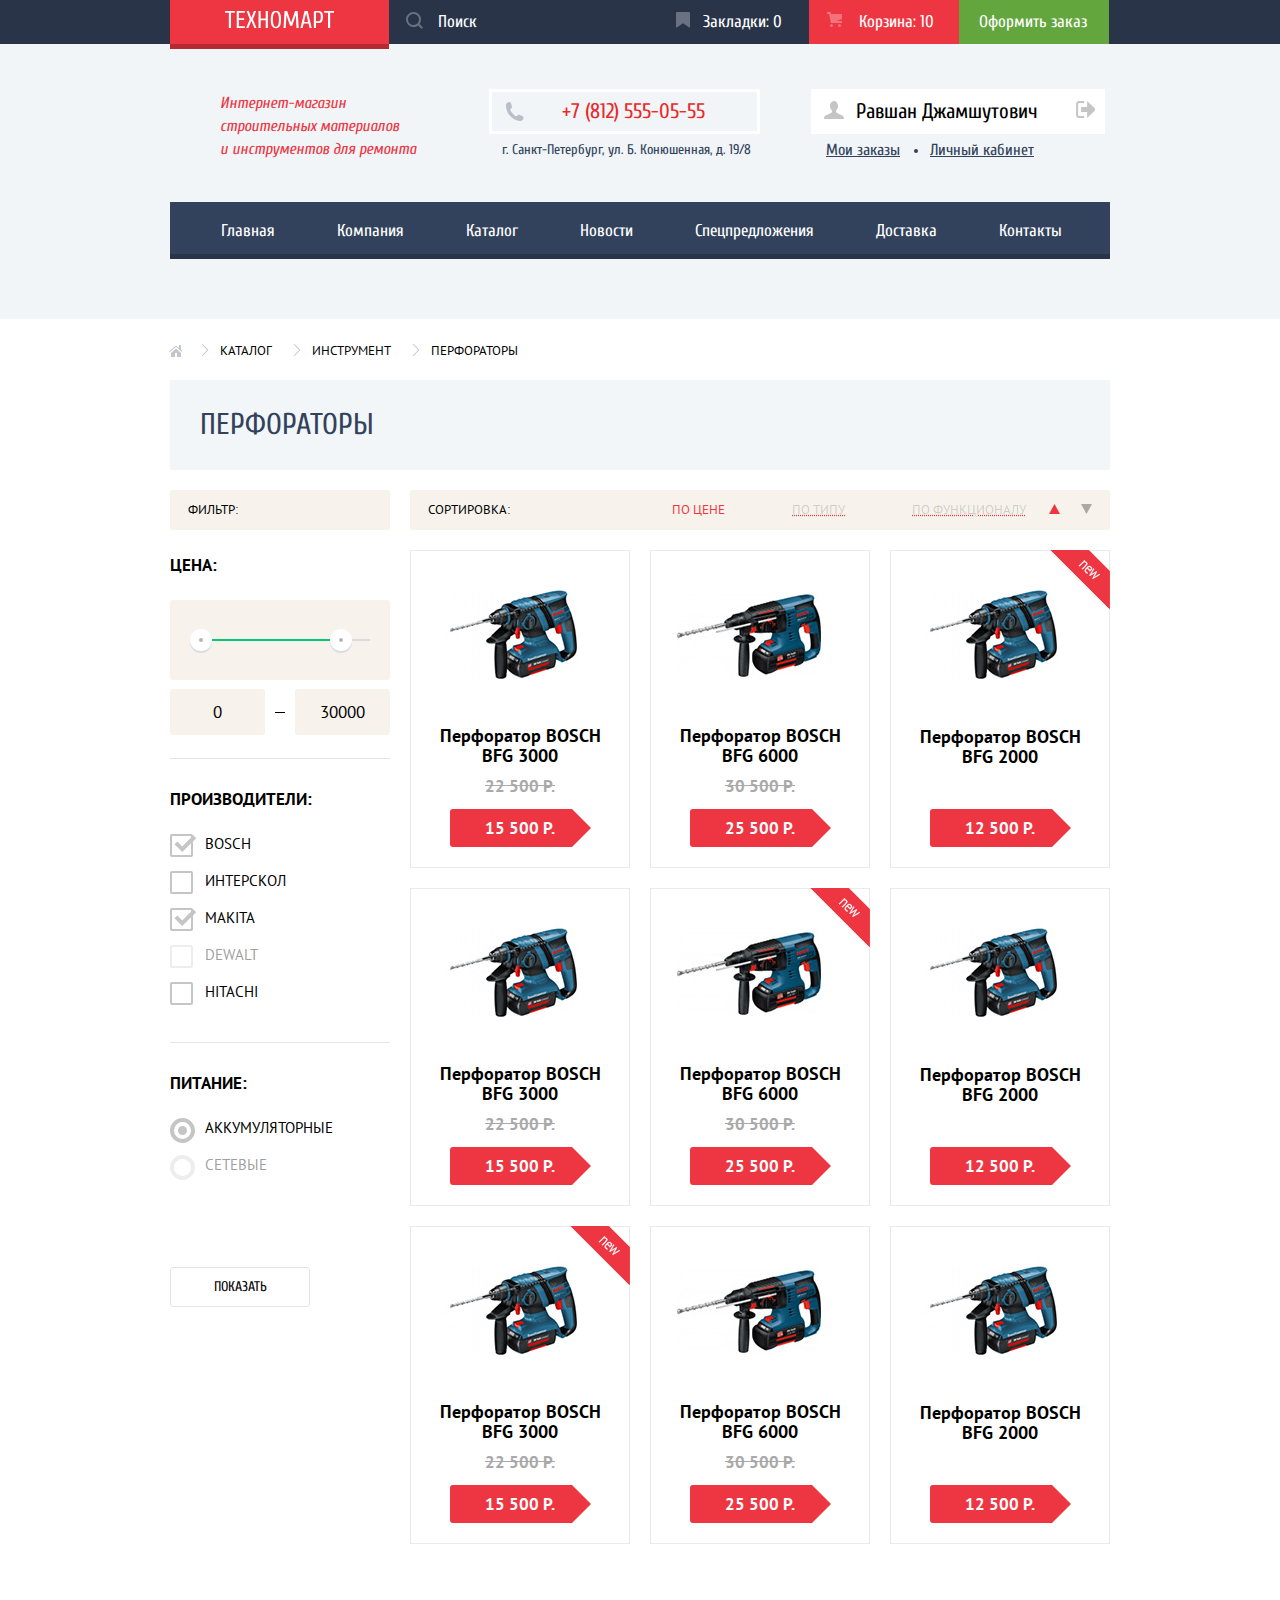
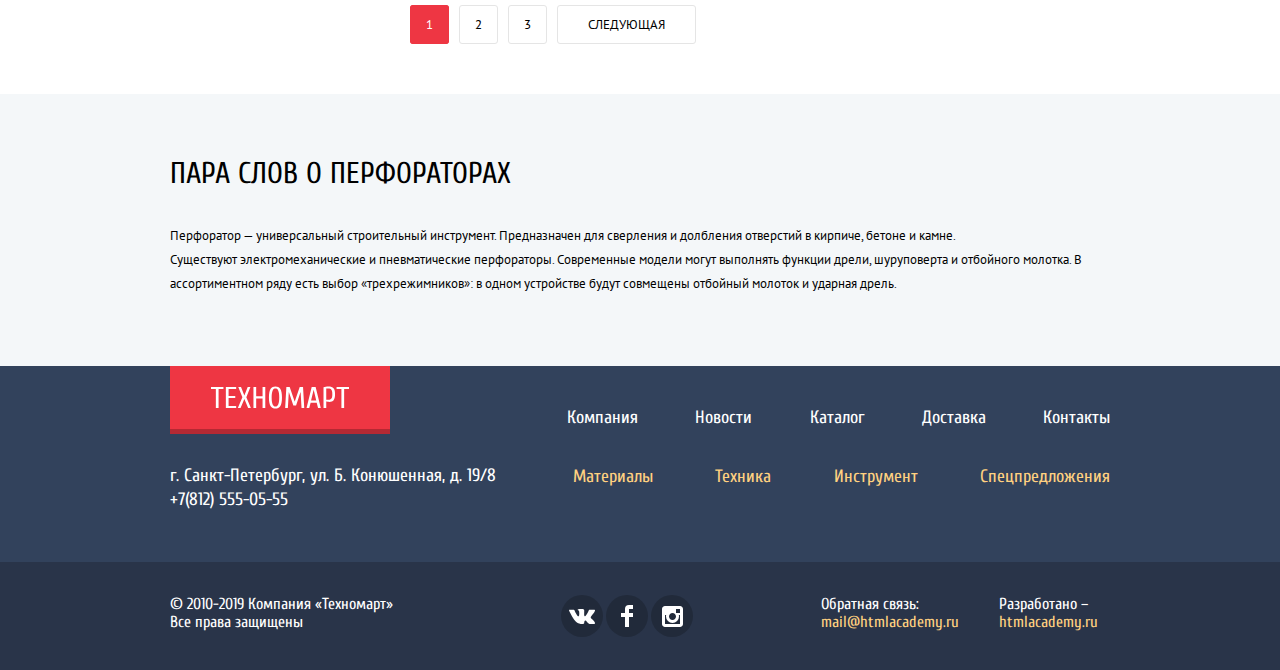
==== commit 28b0bc6d: "Исправила в iframe" ====
--- a/catalog.html
+++ b/catalog.html
@@ -51,10 +51,10 @@
                                 
                             </li>
                             <li> 
-                                <a class="user-link" href="#">Мои заказы</a>
+                                <a class="user-link user-orders" href="#">Мои заказы</a>
                             </li>
                             <li>
-                                <a class="user-link" href="#">Личный кабинет</a>
+                                <a class="user-link user-account" href="#">Личный кабинет</a>
                             </li>
                         </ul>
                     </div>
--- a/css/style.css
+++ b/css/style.css
@@ -1,9 +1,11 @@
 html { 
-    box-sizing: border-box; 
+    -webkit-box-sizing: border-box; 
+            box-sizing: border-box; 
 }
 
 *, *::before, *::after { 
-    box-sizing: inherit; 
+    -webkit-box-sizing: inherit; 
+            box-sizing: inherit; 
 }
 
 
@@ -42,7 +44,9 @@
 
   white-space: nowrap;
 
-  clip-path: inset(100%);
+  -webkit-clip-path: inset(100%);
+
+          clip-path: inset(100%);
   clip: rect(0 0 0 0);
   overflow: hidden;
 }
@@ -83,8 +87,13 @@
 }
 
 .page-header {
-    display: flex;
-    flex-direction: column;
+    display: -webkit-box;
+    display: -ms-flexbox;
+    display: flex;
+    -webkit-box-orient: vertical;
+    -webkit-box-direction: normal;
+        -ms-flex-direction: column;
+            flex-direction: column;
     margin: 0;
     padding: 0;
     margin-bottom: 60px;
@@ -104,14 +113,18 @@
 }
 
 .header-top-container {
-    display: flex;
-    flex-wrap: wrap;
+    display: -webkit-box;
+    display: -ms-flexbox;
+    display: flex;
+    -ms-flex-wrap: wrap;
+        flex-wrap: wrap;
 }
 
 .header-logo,
 .footer-logo {
     background-color: #ee3643;
-    box-shadow: 0 5px 0 0 rgb(181, 41, 51);
+    -webkit-box-shadow: 0 5px 0 0 rgb(181, 41, 51);
+            box-shadow: 0 5px 0 0 rgb(181, 41, 51);
 }
 
 .header-logo {
@@ -160,6 +173,18 @@
     border: none;
 }
 
+.header-search input::-webkit-input-placeholder {
+    color: #ffffff;
+}
+
+.header-search input:-ms-input-placeholder {
+    color: #ffffff;
+}
+
+.header-search input::-ms-input-placeholder {
+    color: #ffffff;
+}
+
 .header-search input::placeholder {
     color: #ffffff;
 }
@@ -190,7 +215,9 @@
     
     color: #ffffff;
 
-    box-sizing: border-box;
+    -webkit-box-sizing: border-box;
+
+            box-sizing: border-box;
 }
 
 .header-top .user-menu-btn-marker {
@@ -278,8 +305,12 @@
 }
 
 .header-middle {
-    display: flex;
-    justify-content: space-between;
+    display: -webkit-box;
+    display: -ms-flexbox;
+    display: flex;
+    -webkit-box-pack: justify;
+        -ms-flex-pack: justify;
+            justify-content: space-between;
 
     padding: 45px 0;
     padding-left: 50px;
@@ -305,8 +336,13 @@
 }
 
 .header-contacts {
-    display: flex;
-    flex-direction: column;
+    display: -webkit-box;
+    display: -ms-flexbox;
+    display: flex;
+    -webkit-box-orient: vertical;
+    -webkit-box-direction: normal;
+        -ms-flex-direction: column;
+            flex-direction: column;
 
     min-width: 270px;
     padding: 0;
@@ -354,8 +390,11 @@
 }
 
 .user-nav {
-    display: flex;
-    flex-wrap: wrap;
+    display: -webkit-box;
+    display: -ms-flexbox;
+    display: flex;
+    -ms-flex-wrap: wrap;
+        flex-wrap: wrap;
 
     width: 281px;
     margin: 0;
@@ -457,8 +496,6 @@
 }
 
 .user-nav .user-link {
-    position: relative;
-
     padding: 0 15px;
     margin: 0;
     font-size: 16px;
@@ -468,7 +505,11 @@
     text-decoration: underline;
 }
 
-.user-nav .user-link::after {
+.user-nav .user-orders {
+    position: relative;
+}
+
+.user-nav .user-orders::after {
     content: "";
 
     position: absolute;
@@ -482,13 +523,13 @@
     border-radius: 50%;
 }
 
-.user-nav .user-link:last-child::after {
-    display: none;
-}
-
 .page-nav {
-    display: flex;
-    justify-content: space-between;
+    display: -webkit-box;
+    display: -ms-flexbox;
+    display: flex;
+    -webkit-box-pack: justify;
+        -ms-flex-pack: justify;
+            justify-content: space-between;
     
     margin: 0;
     margin-bottom: 60px;
@@ -499,7 +540,8 @@
     list-style: none;
     
     background-color: #32425c;
-    box-shadow: inset 0 -5px 0 0 #293449;
+    -webkit-box-shadow: inset 0 -5px 0 0 #293449;
+            box-shadow: inset 0 -5px 0 0 #293449;
 }
 
 .page-nav a {
@@ -531,8 +573,12 @@
 }
 
 .promo {
-    display: flex;
-    justify-content: space-between;
+    display: -webkit-box;
+    display: -ms-flexbox;
+    display: flex;
+    -webkit-box-pack: justify;
+        -ms-flex-pack: justify;
+            justify-content: space-between;
 
     margin: 0;
     margin-bottom: 53px;
@@ -540,24 +586,41 @@
 }
 
 .promo-left {
-    display: flex;
-    flex-wrap: wrap;
-    justify-content: space-between;
+    display: -webkit-box;
+    display: -ms-flexbox;
+    display: flex;
+    -ms-flex-wrap: wrap;
+        flex-wrap: wrap;
+    -webkit-box-pack: justify;
+        -ms-flex-pack: justify;
+            justify-content: space-between;
 
     width: 620px;
 }
 
 .promo-right {
-    display: flex;
-    flex-direction: column;
+    display: -webkit-box;
+    display: -ms-flexbox;
+    display: flex;
+    -webkit-box-orient: vertical;
+    -webkit-box-direction: normal;
+        -ms-flex-direction: column;
+            flex-direction: column;
 
     width: 300px;
 }
 
 .promo-item {
-    display: flex;
-    flex-direction: column;
-    justify-content: space-between;
+    display: -webkit-box;
+    display: -ms-flexbox;
+    display: flex;
+    -webkit-box-orient: vertical;
+    -webkit-box-direction: normal;
+        -ms-flex-direction: column;
+            flex-direction: column;
+    -webkit-box-pack: justify;
+        -ms-flex-pack: justify;
+            justify-content: space-between;
     width: 300px;
     height: 123px;
 
@@ -651,7 +714,9 @@
 
     text-align: center;
     font-size: 0;
-    transform: translateX(-50%);
+    -webkit-transform: translateX(-50%);
+        -ms-transform: translateX(-50%);
+            transform: translateX(-50%);
 }
 
 .slider-controls label {
@@ -664,7 +729,8 @@
 
     border-radius: 50%;
     cursor: pointer;
-    box-sizing: content-box;
+    -webkit-box-sizing: content-box;
+            box-sizing: content-box;
 }
 
 .slider-controls label::after {
@@ -790,8 +856,12 @@
 }
 
 .section-top {
-    display: flex;
-    justify-content: space-between;
+    display: -webkit-box;
+    display: -ms-flexbox;
+    display: flex;
+    -webkit-box-pack: justify;
+        -ms-flex-pack: justify;
+            justify-content: space-between;
 
     padding: 27px 27px;
     margin: 0;
@@ -816,9 +886,14 @@
 } */
 
 .popular-list {
-    display: flex;
-    flex-wrap: wrap;
-    justify-content: space-between;
+    display: -webkit-box;
+    display: -ms-flexbox;
+    display: flex;
+    -ms-flex-wrap: wrap;
+        flex-wrap: wrap;
+    -webkit-box-pack: justify;
+        -ms-flex-pack: justify;
+            justify-content: space-between;
 
     margin: 0;
     padding: 0;
@@ -836,11 +911,21 @@
 }
 
 .catalog-item {
-    display: flex;
-    flex-wrap: wrap;
-    align-items: center;
-    flex-direction: column;
-    justify-content: space-between;
+    display: -webkit-box;
+    display: -ms-flexbox;
+    display: flex;
+    -ms-flex-wrap: wrap;
+        flex-wrap: wrap;
+    -webkit-box-align: center;
+        -ms-flex-align: center;
+            align-items: center;
+    -webkit-box-orient: vertical;
+    -webkit-box-direction: normal;
+        -ms-flex-direction: column;
+            flex-direction: column;
+    -webkit-box-pack: justify;
+        -ms-flex-pack: justify;
+            justify-content: space-between;
     position: relative;
     padding: 0;
     margin: 0;
@@ -854,7 +939,8 @@
 }
 
 .catalog-item:hover {
-    box-shadow: 0px 10px 25px 0 rgba(41, 52, 73, 0.5);
+    -webkit-box-shadow: 0px 10px 25px 0 rgba(41, 52, 73, 0.5);
+            box-shadow: 0px 10px 25px 0 rgba(41, 52, 73, 0.5);
 }
 
 .catalog-item-new::after {
@@ -964,7 +1050,8 @@
     margin-bottom: 5px;
 
     background-color: #63a63e;
-    box-shadow: inset 0 -3px 0 0 #367315;
+    -webkit-box-shadow: inset 0 -3px 0 0 #367315;
+            box-shadow: inset 0 -3px 0 0 #367315;
 }
 
 .hover-buttons .button-cart::before {
@@ -993,7 +1080,8 @@
 
 .hover-buttons .button-cart:focus {
     background-color: #518534;
-    box-shadow: none;
+    -webkit-box-shadow: none;
+            box-shadow: none;
     outline: none;
 }
 
@@ -1031,9 +1119,14 @@
 }
 
 .brands-list {
-    display: flex;
-    flex-wrap: wrap;
-    justify-content: space-between;
+    display: -webkit-box;
+    display: -ms-flexbox;
+    display: flex;
+    -ms-flex-wrap: wrap;
+        flex-wrap: wrap;
+    -webkit-box-pack: justify;
+        -ms-flex-pack: justify;
+            justify-content: space-between;
 
     margin: 0;
     padding: 0;
@@ -1047,9 +1140,15 @@
 }
 
 .brands-list-item a {
-    display: flex;
-    align-items: center;
-    justify-content: center;
+    display: -webkit-box;
+    display: -ms-flexbox;
+    display: flex;
+    -webkit-box-align: center;
+        -ms-flex-align: center;
+            align-items: center;
+    -webkit-box-pack: center;
+        -ms-flex-pack: center;
+            justify-content: center;
     
     width: 220px;
     height: 145px;
@@ -1064,11 +1163,13 @@
 }
 
 .brands-list-item a:hover {
-    box-shadow: 0 10px 25px 0 rgba(41, 52, 73, 0.5);
+    -webkit-box-shadow: 0 10px 25px 0 rgba(41, 52, 73, 0.5);
+            box-shadow: 0 10px 25px 0 rgba(41, 52, 73, 0.5);
 }
 
 .brands-list-item a:active {
-    box-shadow: 0 4px 10px 0 rgba(41, 52, 73, 0.5);
+    -webkit-box-shadow: 0 4px 10px 0 rgba(41, 52, 73, 0.5);
+            box-shadow: 0 4px 10px 0 rgba(41, 52, 73, 0.5);
     opacity: 0.3;
 }
 
@@ -1099,8 +1200,12 @@
 }
 
 .slider-services {
-    display: flex;
-    justify-content: space-between;
+    display: -webkit-box;
+    display: -ms-flexbox;
+    display: flex;
+    -webkit-box-pack: justify;
+        -ms-flex-pack: justify;
+            justify-content: space-between;
 
     margin: 0;
     margin-top: 70px;
@@ -1129,7 +1234,8 @@
 
     background-color: #32425c;
     border-radius: 0;
-    box-shadow: 0 1px 0 0 #293449, inset 0 1px 0 0 #405069;
+    -webkit-box-shadow: 0 1px 0 0 #293449, inset 0 1px 0 0 #405069;
+            box-shadow: 0 1px 0 0 #293449, inset 0 1px 0 0 #405069;
 }
 
 .service-button:hover {
@@ -1141,7 +1247,8 @@
 
     outline: none;
     background-color: #ffffff;
-    box-shadow: 0 1px 0 0 #ffffff, inset 0 1px 0 0 #ffffff;
+    -webkit-box-shadow: 0 1px 0 0 #ffffff, inset 0 1px 0 0 #ffffff;
+            box-shadow: 0 1px 0 0 #ffffff, inset 0 1px 0 0 #ffffff;
 }
 
 .slider {
@@ -1217,8 +1324,12 @@
 }
 
 .index-columns {
-    display: flex;
-    justify-content: space-between;
+    display: -webkit-box;
+    display: -ms-flexbox;
+    display: flex;
+    -webkit-box-pack: justify;
+        -ms-flex-pack: justify;
+            justify-content: space-between;
 
     padding: 0;
     margin: 0;
@@ -1311,9 +1422,14 @@
 }
 
 .breadcrumbs {
-    display: flex;
-    justify-content: flex-start;
-    flex-wrap: wrap;
+    display: -webkit-box;
+    display: -ms-flexbox;
+    display: flex;
+    -webkit-box-pack: start;
+        -ms-flex-pack: start;
+            justify-content: flex-start;
+    -ms-flex-wrap: wrap;
+        flex-wrap: wrap;
 
     margin: 0;
     margin-bottom: 20px;
@@ -1400,8 +1516,12 @@
 }
 
 .catalog-columns {
-    display: flex;
-    justify-content: space-between;
+    display: -webkit-box;
+    display: -ms-flexbox;
+    display: flex;
+    -webkit-box-pack: justify;
+        -ms-flex-pack: justify;
+            justify-content: space-between;
 }
 
 .filters {
@@ -1444,9 +1564,15 @@
 }
 
 .range-controls {
-    display: flex;
-    justify-content: center;
-    align-items: center;
+    display: -webkit-box;
+    display: -ms-flexbox;
+    display: flex;
+    -webkit-box-pack: center;
+        -ms-flex-pack: center;
+            justify-content: center;
+    -webkit-box-align: center;
+        -ms-flex-align: center;
+            align-items: center;
     position: relative;
 
     height: 80px;
@@ -1478,11 +1604,14 @@
     height: 4px;
     padding: 0;
 
-    box-sizing: content-box;
+    -webkit-box-sizing: content-box;
+
+            box-sizing: content-box;
     border: 9px solid #ffffff;
     background-color: #b5b5b5;
     border-radius: 50%;
-    box-shadow: 0 2px 1px 0 #d7dcde;
+    -webkit-box-shadow: 0 2px 1px 0 #d7dcde;
+            box-shadow: 0 2px 1px 0 #d7dcde;
     cursor: pointer;
 }
 
@@ -1495,9 +1624,15 @@
 }
 
 .price-controls {
-    display: flex;
-    justify-content: space-between;
-    align-items: center;
+    display: -webkit-box;
+    display: -ms-flexbox;
+    display: flex;
+    -webkit-box-pack: justify;
+        -ms-flex-pack: justify;
+            justify-content: space-between;
+    -webkit-box-align: center;
+        -ms-flex-align: center;
+            align-items: center;
 }
 
 .price-controls input {
@@ -1539,7 +1674,10 @@
     display: block;
 
     cursor: pointer;
-    user-select: none;
+    -webkit-user-select: none;
+       -moz-user-select: none;
+        -ms-user-select: none;
+            user-select: none;
 
 }
 
@@ -1640,8 +1778,12 @@
 }
 
 .catalog-filter {
-    display: flex;
-    justify-content: space-between;
+    display: -webkit-box;
+    display: -ms-flexbox;
+    display: flex;
+    -webkit-box-pack: justify;
+        -ms-flex-pack: justify;
+            justify-content: space-between;
 
     padding: 11px 18px;
     margin: 0;
@@ -1658,6 +1800,8 @@
 }
 
 .catalog-filter ul {
+    display: -webkit-box;
+    display: -ms-flexbox;
     display: flex;
 
     margin: 0;
@@ -1667,7 +1811,9 @@
 }
 
 .catalog-filter .sort-type {
-    justify-content: space-between;
+    -webkit-box-pack: justify;
+        -ms-flex-pack: justify;
+            justify-content: space-between;
     min-width: 354px;
 }
 
@@ -1676,12 +1822,14 @@
 
     color: rgba(0, 0, 0, 0.18);
     text-transform: uppercase; 
-    text-decoration: underline dotted #ee3643; 
+    -webkit-text-decoration: underline dotted #ee3643; 
+            text-decoration: underline dotted #ee3643; 
 }
 
 .sort-type a:hover {
     color: #000000;
-    text-decoration: underline solid #ee3643;
+    -webkit-text-decoration: underline solid #ee3643;
+            text-decoration: underline solid #ee3643;
 }
 
 .sort-type a:focus {
@@ -1695,7 +1843,9 @@
 }
 
 .catalog-filter .sort-range {
-    justify-content: space-between;
+    -webkit-box-pack: justify;
+        -ms-flex-pack: justify;
+            justify-content: space-between;
     width: 43px;
 }
 
@@ -1725,8 +1875,11 @@
 } */
 
 .pagination-list {
-    display: flex;
-    flex-wrap: wrap;
+    display: -webkit-box;
+    display: -ms-flexbox;
+    display: flex;
+    -ms-flex-wrap: wrap;
+        flex-wrap: wrap;
     margin: 0;
     margin-bottom: 60px;
     padding: 0;
@@ -1807,8 +1960,13 @@
 }
 
 .page-footer {
-    display: flex;
-    flex-direction: column;
+    display: -webkit-box;
+    display: -ms-flexbox;
+    display: flex;
+    -webkit-box-orient: vertical;
+    -webkit-box-direction: normal;
+        -ms-flex-direction: column;
+            flex-direction: column;
 
     margin: 0;
     margin-top: 84px;
@@ -1834,9 +1992,14 @@
 }
 
 .footer-logo {
+   display: -webkit-box;
+   display: -ms-flexbox;
    display: flex;
-   justify-content: center;
-   align-content: center;
+   -webkit-box-pack: center;
+       -ms-flex-pack: center;
+           justify-content: center;
+   -ms-flex-line-pack: center;
+       align-content: center;
     
     width: 220px;
     padding: 20px 0;
@@ -1859,8 +2022,12 @@
 }
 
 .footer-columns {
-    display: flex;
-    justify-content: space-between;
+    display: -webkit-box;
+    display: -ms-flexbox;
+    display: flex;
+    -webkit-box-pack: justify;
+        -ms-flex-pack: justify;
+            justify-content: space-between;
 }
 
 .footer-contacts {
@@ -1882,8 +2049,11 @@
 
 .footer-nav,
 .footer-catalog {
-    display: flex;
-    flex-wrap: wrap;
+    display: -webkit-box;
+    display: -ms-flexbox;
+    display: flex;
+    -ms-flex-wrap: wrap;
+        flex-wrap: wrap;
 }
 
 .footer-nav li, 
@@ -1896,8 +2066,12 @@
 }
 
 .footer-bottom-container {
-    display: flex;
-    justify-content: space-between;
+    display: -webkit-box;
+    display: -ms-flexbox;
+    display: flex;
+    -webkit-box-pack: justify;
+        -ms-flex-pack: justify;
+            justify-content: space-between;
 
     padding: 33px 0;
     padding-right: 15px;
@@ -1952,15 +2126,22 @@
 }
 
 .footer-social {
+    display: -webkit-box;
+    display: -ms-flexbox;
     display: flex;
     width: 132px;
-    flex-wrap: wrap;
-    justify-content: space-between;
+    -ms-flex-wrap: wrap;
+        flex-wrap: wrap;
+    -webkit-box-pack: justify;
+        -ms-flex-pack: justify;
+            justify-content: space-between;
     margin: 0;
     padding: 0;
 }
 
 .social-button {
+    display: -webkit-box;
+    display: -ms-flexbox;
     display: flex;
     
     width: 42px;
@@ -2007,19 +2188,90 @@
     margin-left: 35px;
 }
 
+@-webkit-keyframes swing {
+    0% {
+        -webkit-transform: translateX(-400px);
+                transform: translateX(-400px);
+    }
+    50% {
+        -webkit-transform: translateX(400px);
+                transform: translateX(400px);
+    }
+    100% {
+        -webkit-transform: translateX(0);
+                transform: translateX(0);
+    }
+}
+
+@keyframes swing {
+    0% {
+        -webkit-transform: translateX(-400px);
+                transform: translateX(-400px);
+    }
+    50% {
+        -webkit-transform: translateX(400px);
+                transform: translateX(400px);
+    }
+    100% {
+        -webkit-transform: translateX(0);
+                transform: translateX(0);
+    }
+}
+
+@-webkit-keyframes shake {
+    0%, 100% {
+        -webkit-transform: translateY(0);
+                transform: translateY(0);
+    }
+    20%, 40%, 60%, 80% {
+        -webkit-transform: translateY(-10px);
+                transform: translateY(-10px);
+    }
+    30%, 50%, 70%, 90% {
+        -webkit-transform: translateY(10px);
+                transform: translateY(10px);
+    }
+}
+
+@keyframes shake {
+    0%, 100% {
+        -webkit-transform: translateY(0);
+                transform: translateY(0);
+    }
+    20%, 40%, 60%, 80% {
+        -webkit-transform: translateY(-10px);
+                transform: translateY(-10px);
+    }
+    30%, 50%, 70%, 90% {
+        -webkit-transform: translateY(10px);
+                transform: translateY(10px);
+    }
+}
+
 .modal {
+    position: fixed;
     display: none;
-    position: fixed;
+    
     top: 50%;
     left: 50%;
     z-index: 30;
-    transform: translate(-50%, -50%);
-    /* margin: 0 auto;
-    padding: 0; */
+    -webkit-transform: translate(-50%, -50%);
+        -ms-transform: translate(-50%, -50%);
+            transform: translate(-50%, -50%);
+    /* margin: 0 auto; */
 }
 
 .modal-show {
     display: block;
+
+    -webkit-animation: swing 0.4s;
+
+            animation: swing 0.4s;
+}
+
+.modal-error {
+    -webkit-animation: shake 0.6s;
+            animation: shake 0.6s;
 }
 
 .modal .modal-close {
@@ -2051,20 +2303,31 @@
 
     background-color: #ffffff;
     border-top: 7px solid rgb(255, 83, 88);
-    box-shadow: 0px 20px 40px 0 rgba(0, 0, 0, 0.75);
+    -webkit-box-shadow: 0px 20px 40px 0 rgba(0, 0, 0, 0.75);
+            box-shadow: 0px 20px 40px 0 rgba(0, 0, 0, 0.75);
 }
 
 .write-us-input {
-    display: flex;
-    flex-wrap: wrap;
-    justify-content: space-between;
+    display: -webkit-box;
+    display: -ms-flexbox;
+    display: flex;
+    -ms-flex-wrap: wrap;
+        flex-wrap: wrap;
+    -webkit-box-pack: justify;
+        -ms-flex-pack: justify;
+            justify-content: space-between;
     margin: 0;
     padding: 0 80px;
 }
 
 .write-us-item {
-    display: flex;
-    flex-direction: column;
+    display: -webkit-box;
+    display: -ms-flexbox;
+    display: flex;
+    -webkit-box-orient: vertical;
+    -webkit-box-direction: normal;
+        -ms-flex-direction: column;
+            flex-direction: column;
     padding: 0;
     margin: 0;
 }
@@ -2073,6 +2336,30 @@
 .write-us-item textarea {
     border: 2px solid #dee3e4;
     border-radius: 3px;
+}
+
+.write-us-item input::-webkit-input-placeholder,
+.write-us-item textarea::-webkit-input-placeholder {
+    font-family: "PT Sans", Arial, sans-serif;
+    font-size: 13px;
+    line-height: 18px;
+    color: #a9a9a9;
+}
+
+.write-us-item input:-ms-input-placeholder,
+.write-us-item textarea:-ms-input-placeholder {
+    font-family: "PT Sans", Arial, sans-serif;
+    font-size: 13px;
+    line-height: 18px;
+    color: #a9a9a9;
+}
+
+.write-us-item input::-ms-input-placeholder,
+.write-us-item textarea::-ms-input-placeholder {
+    font-family: "PT Sans", Arial, sans-serif;
+    font-size: 13px;
+    line-height: 18px;
+    color: #a9a9a9;
 }
 
 .write-us-item input::placeholder,
@@ -2132,7 +2419,9 @@
     width: 940px;
     height: 446px;
 
-    box-shadow: 0 0 15px 0 rgba(0, 0, 0, 0.5);
+    -webkit-box-shadow: 0 0 15px 0 rgba(0, 0, 0, 0.5);
+
+            box-shadow: 0 0 15px 0 rgba(0, 0, 0, 0.5);
 }
 
 .modal-map p {
@@ -2162,7 +2451,8 @@
 
     background-color: #ffffff;
     border-top: 7px solid rgb(255, 83, 88);
-    box-shadow: 0px 20px 40px 0 rgba(0, 0, 0, 0.75);
+    -webkit-box-shadow: 0px 20px 40px 0 rgba(0, 0, 0, 0.75);
+            box-shadow: 0px 20px 40px 0 rgba(0, 0, 0, 0.75);
 }
 
 .modal-cart-add h2 {
@@ -2191,8 +2481,12 @@
 }
 
 .cart-add-buttons {
-    display: flex;
-    justify-content: space-between;
+    display: -webkit-box;
+    display: -ms-flexbox;
+    display: flex;
+    -webkit-box-pack: justify;
+        -ms-flex-pack: justify;
+            justify-content: space-between;
 
     margin: 0;
     padding: 37px 80px;
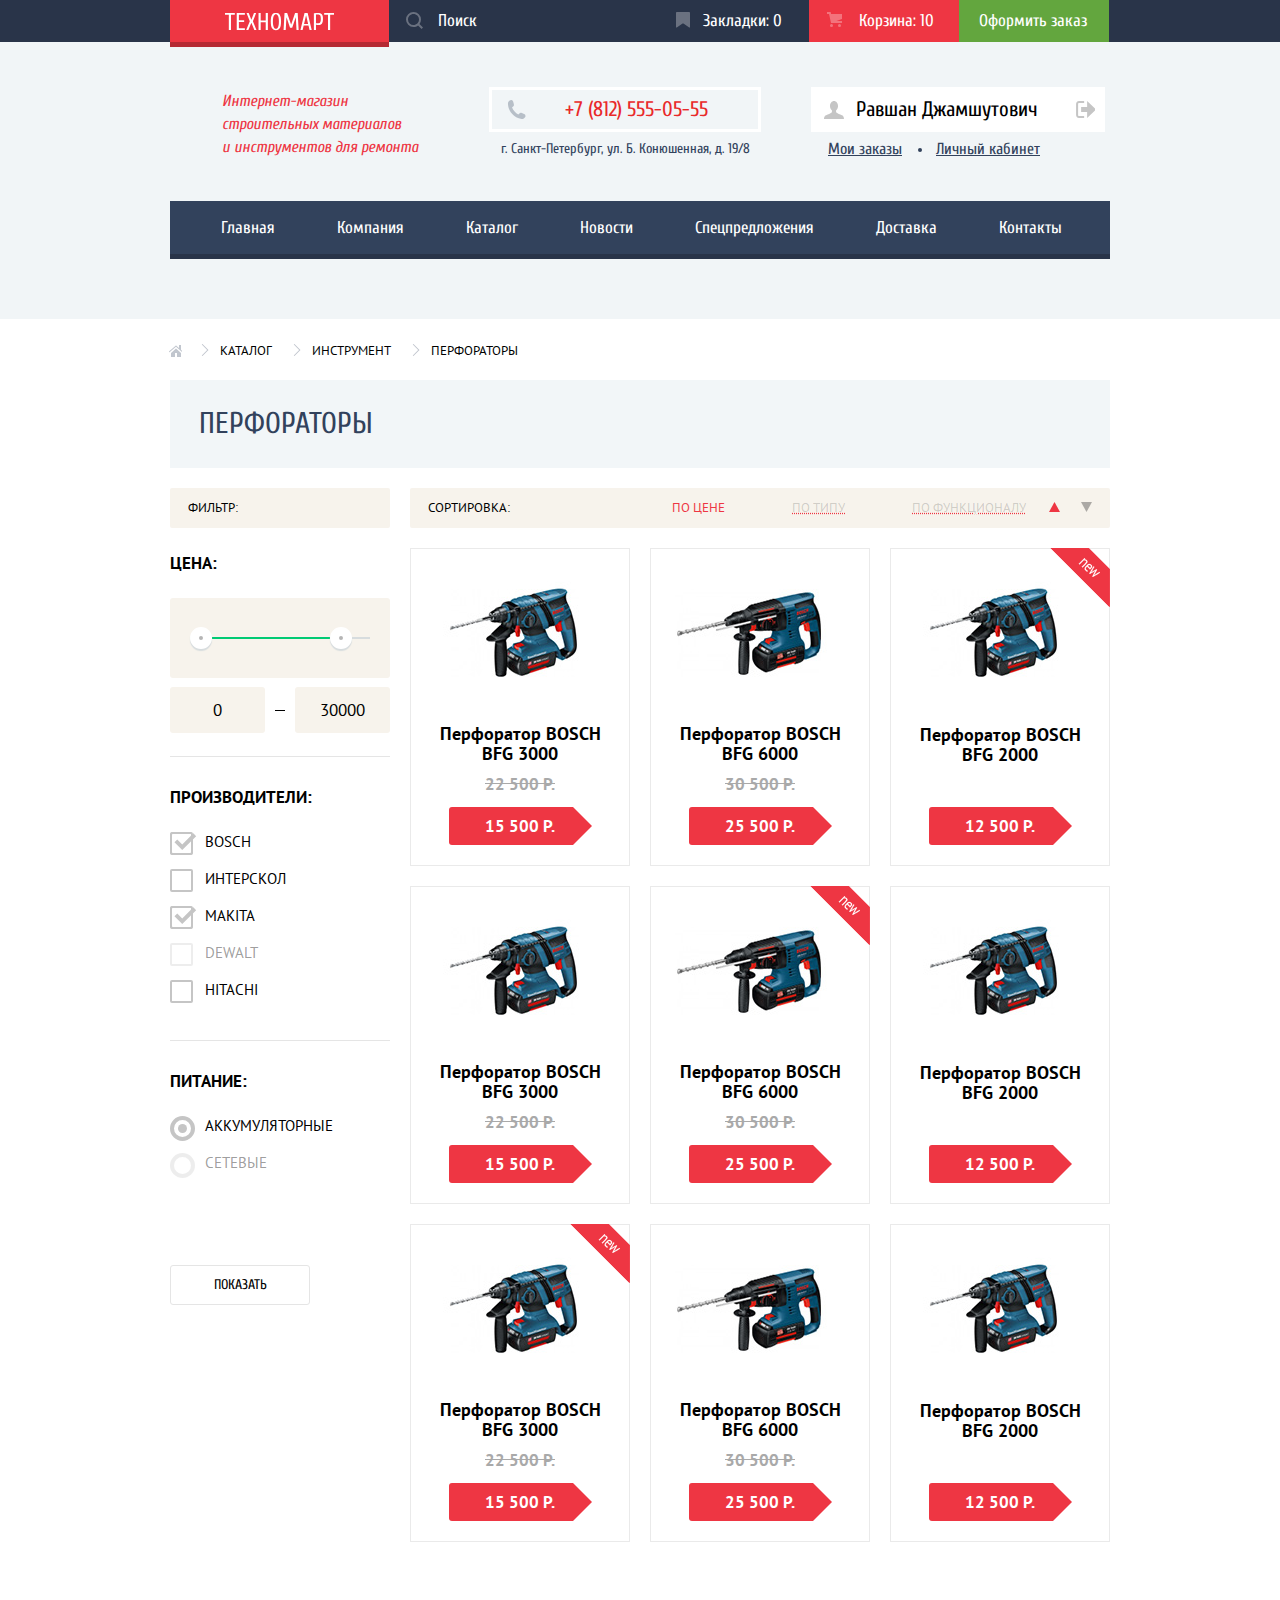
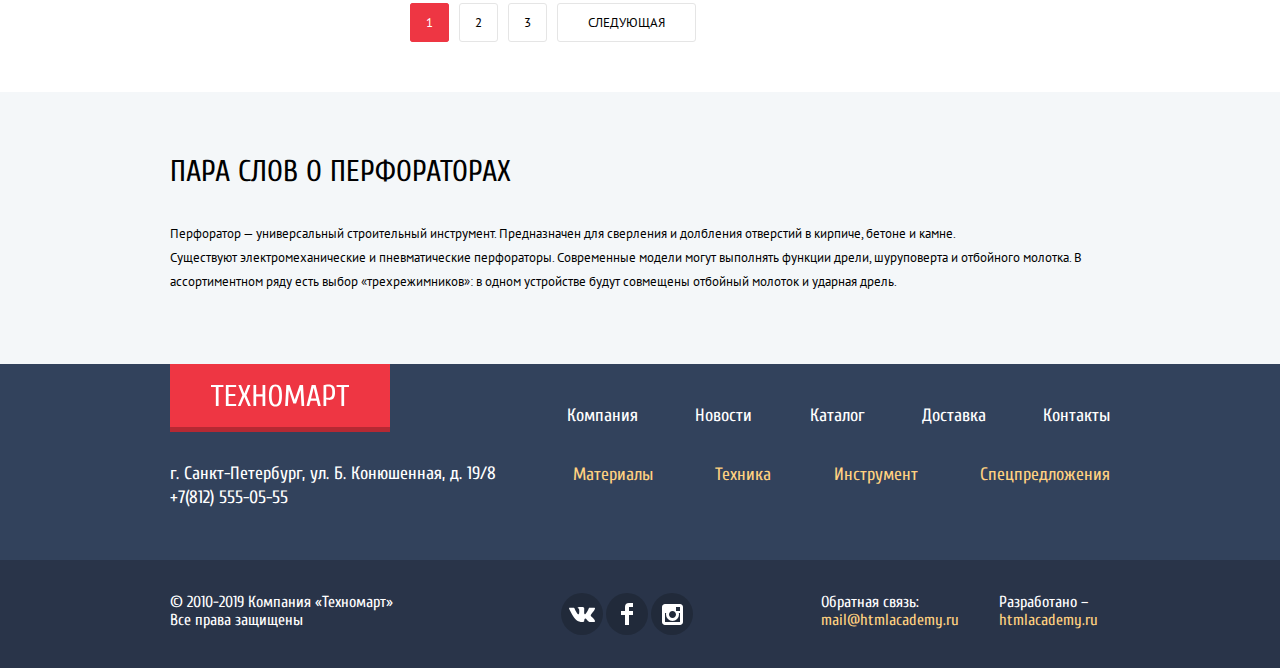
==== commit d80364dd: "Сделала лого, js, подправила отступы" ====
--- a/catalog.html
+++ b/catalog.html
@@ -357,32 +357,6 @@
             <button class="modal-close" type="button"><span class="visually-hidden">Закрыть</span></button>
         </section>
 
-        <script>
-            var cartButton = document.querySelectorAll(".button-cart");
-
-            var cartPopup = document.querySelector(".modal-cart-add");
-            var cartClose = cartPopup.querySelector(".modal-close");
-
-            cartButton.forEach(function(item) {
-               item.addEventListener("click", function (evt) {
-                    evt.preventDefault();
-                    cartPopup.classList.add("modal-show");
-                }); 
-            });
-            
-            cartClose.addEventListener("click", function (evt) {
-                evt.preventDefault();
-                cartPopup.classList.remove("modal-show");
-            });
-
-            window.addEventListener("keydown", function (evt) {
-                evt.preventDefault();
-                if (evt.keyCode === 27) {
-                    if (cartPopup.classList.contains("modal-show")) {
-                     cartPopup.classList.remove("modal-show");
-                    }
-                }
-            });
-        </script>
+        <script src="js/opencartadd.js"></script>
     </body>
 </html>--- a/css/style.css
+++ b/css/style.css
@@ -118,17 +118,27 @@
     display: flex;
     -ms-flex-wrap: wrap;
         flex-wrap: wrap;
+    margin: 0;
 }
 
 .header-logo,
 .footer-logo {
     background-color: #ee3643;
     -webkit-box-shadow: 0 5px 0 0 rgb(181, 41, 51);
-            box-shadow: 0 5px 0 0 rgb(181, 41, 51);
+        box-shadow: 0 5px 0 0 rgb(181, 41, 51);
+}
+
+.header-logo:hover {
+    background-color: #ca2c37;
+}
+
+.header-logo:active {
+    background-color: #ba2732;
 }
 
 .header-logo {
-    padding: 10px 55px;
+    padding: 0 55px;
+    padding-top: 12px;
     z-index: 1;
 }
 
@@ -144,6 +154,8 @@
 
 .header-search {
     position: relative;
+    padding: 0;
+    margin: 0;
 }
 
 .header-search svg {
@@ -162,7 +174,7 @@
     width: 270px;
     
     margin: 0;
-    padding: 13px 0;
+    padding: 12px 0;
     padding-left: 49px;
     
     font-size: 17px;
@@ -210,14 +222,11 @@
 
 .header-top .user-menu-btn {
     width: 150px;
-    padding: 13px 0;
+    padding: 0;
+    padding-top: 12px;
     margin: 0;
     
     color: #ffffff;
-
-    -webkit-box-sizing: border-box;
-
-            box-sizing: border-box;
 }
 
 .header-top .user-menu-btn-marker {
@@ -313,7 +322,7 @@
             justify-content: space-between;
 
     padding: 45px 0;
-    padding-left: 50px;
+    padding-left: 52px;
     padding-bottom: 40px;
     margin: 0;
 }
@@ -352,10 +361,10 @@
 .header-contacts a {
     position: relative;
 
-    padding: 9px 52px;
-    padding-left: 70px;
-    margin: 0;
-    margin-bottom: 4px;
+    padding: 9px 50px;
+    padding-left: 73px;
+    margin: 0;
+    margin-bottom: 5px;
 
     font-size: 21px;
     line-height: 21px;
@@ -370,7 +379,7 @@
 
     position: absolute;
     top: 10px;
-    left: 13px;
+    left: 15px;
     width: 19px;
     height: 19px;
 
@@ -382,7 +391,7 @@
 .header-address {
     margin: 0;
     padding: 0;
-    padding-left: 13px;
+    padding-left: 12px;
 
     font-size: 14px;
     line-height: 24px;
@@ -408,9 +417,6 @@
 }
 
 .user-nav li {
-    /* display: flex;
-    flex-wrap: wrap;
-    align-content: flex-start; */
     position: relative;
     margin: 0;
     padding: 0;
@@ -419,9 +425,10 @@
 .user-nav a {
     display: inline-block;
     margin: 0;
-    margin-right: 8px;
+    margin-right: 10px;
     padding: 12px 25px;
 
+    vertical-align: top;
     font-size: 21px;
     line-height: 21px;
     color: #000000;
@@ -429,23 +436,24 @@
     background-color: #ffffff;
 }
 
+.user-nav .reg-link {
+    margin-right: 0;
+}
+
 .inner-page .user-nav a {
-    margin-right: 0;
-}
-
-.user-nav .reg-link {
     margin-right: 0;
 }
 
 .user-nav .login-link,
 .user-nav .profile-link {
     padding-left: 45px;
+    margin-bottom: 5px;
 }
 
 .login-icon {
     position: absolute;
 
-    top: 12px;
+    top: 15px;
     left: 13px;
     width: 20px;
     height: 17px;
@@ -471,7 +479,7 @@
 
 .profile-link-icon {
     position: absolute;
-    top: 12px;
+    top: 14px;
     left: 13px;
 
     width: 20px;
@@ -487,7 +495,7 @@
 
 .exit-profile-link-icon {
     position: absolute;
-    top: 12px;
+    top: 14px;
     left: 12px;
     width: 20px;
     height: 17px;
@@ -496,7 +504,7 @@
 }
 
 .user-nav .user-link {
-    padding: 0 15px;
+    padding: 0 17px;
     margin: 0;
     font-size: 16px;
     line-height: 18px;
@@ -532,7 +540,7 @@
             justify-content: space-between;
     
     margin: 0;
-    margin-bottom: 60px;
+    margin-bottom: 65px;
     padding: 0 20px;
 
     font-size: 17px;
@@ -540,14 +548,14 @@
     list-style: none;
     
     background-color: #32425c;
-    -webkit-box-shadow: inset 0 -5px 0 0 #293449;
-            box-shadow: inset 0 -5px 0 0 #293449;
+    -webkit-box-shadow: 0 5px 0 0 #293449;
+        box-shadow: 0 5px 0 0 #293449;
 }
 
 .page-nav a {
     display: block;
     margin: 0;
-    padding: 20px 31px;
+    padding: 18px 31px;
 
     vertical-align: middle;
     color: #ffffff;
@@ -863,7 +871,7 @@
         -ms-flex-pack: justify;
             justify-content: space-between;
 
-    padding: 27px 27px;
+    padding: 26px 27px;
     margin: 0;
     margin-bottom: 20px;
 
@@ -871,7 +879,7 @@
 }
 
 .section-top h2 {
-    padding: 0;
+    padding-top: 3px;
     margin: 0;
 
     vertical-align: middle;
@@ -880,10 +888,6 @@
 .section-top .button {
     width: 253px;
 }
-
-/* .popular {
-    margin-bottom: 20px;
-} */
 
 .popular-list {
     display: -webkit-box;
@@ -932,7 +936,7 @@
     margin-bottom: 20px;
 
     width: 220px;
-    height: 318px;
+    min-height: 318px;
     
     list-style: none;
     border: 1px solid #eaeaea;
@@ -995,7 +999,7 @@
     display: block;
     position: relative;
 
-    padding: 10px 35px;
+    padding: 10px 36px;
     margin: 0 auto;
     margin-top: 42px;
     margin-bottom: 20px;
@@ -1115,7 +1119,7 @@
 }
 
 .brands {
-    margin-bottom: 60px;
+    margin-bottom: 65px;
 }
 
 .brands-list {
@@ -1208,7 +1212,7 @@
             justify-content: space-between;
 
     margin: 0;
-    margin-top: 70px;
+    margin-top: 65px;
     padding: 0;
 }
 
@@ -1222,9 +1226,9 @@
 .service-button {
     width: 240px;
 
-    padding: 13px 0;
+    padding: 16px 0;
     padding-left: 22px;
-    padding-bottom: 19px;
+    padding-bottom: 17px;
 
     font-size: 21px;
     line-height: 30px;
@@ -1235,7 +1239,7 @@
     background-color: #32425c;
     border-radius: 0;
     -webkit-box-shadow: 0 1px 0 0 #293449, inset 0 1px 0 0 #405069;
-            box-shadow: 0 1px 0 0 #293449, inset 0 1px 0 0 #405069;
+        box-shadow: 0 1px 0 0 #293449, inset 0 1px 0 0 #405069;
 }
 
 .service-button:hover {
@@ -1296,8 +1300,6 @@
 
 .service-slider-guarantee {
     padding-bottom: 80px;
-
-    /* z-index: 10; */
    
     background: #f4f7f9 url("../img/guarantee.png") no-repeat 230px 0;
 }
@@ -1309,8 +1311,6 @@
 .service-slider-credit {
     padding-bottom: 95px;
   
-    /* z-index: 10; */
-
     background: #f4f7f9 url("../img/credit.png") no-repeat 155px 0;
 }
 
@@ -1351,7 +1351,7 @@
 
 .about-us p {
     padding-bottom: 23px;
-    width: 519px;
+    width: 525px;
 }
 
 .transport-list {
@@ -1360,7 +1360,8 @@
 
     padding: 0;
     margin: 0;
-    margin-bottom: 35px;
+    margin-top: -3px;
+    margin-bottom: 37px;
     list-style: none;
 }
 
@@ -1381,7 +1382,7 @@
     content: "";
 
     position: absolute;
-    top: 8px;
+    top: 9px;
     left: 0;
     width: 25px;
     height: 2px;
@@ -1410,7 +1411,7 @@
     height: 158px;
     padding: 0;
     margin: 0;
-    margin-bottom: 34px;
+    margin-bottom: 33px;
 }
 
 .contacts .button {
@@ -1491,7 +1492,7 @@
 .page-title {
     margin: 0;
     margin-bottom: 20px;
-    padding: 30px;
+    padding: 29px;
 
     font-family: Cuprum, Arial, sans-serif;
     font-size: 30px;
@@ -1869,10 +1870,6 @@
 .catalog-list {
     margin-bottom: 52px;
 }
-
-/* .inner-page .catalog-item {
-    margin-bottom: 20px;
-} */
 
 .pagination-list {
     display: -webkit-box;
@@ -2114,8 +2111,8 @@
     text-decoration: none;
 }
 
-.footer-feedback a:focus,
-.footer-create a:focus {
+.footer-feedback a:active,
+.footer-create a:active {
     color: #ee3643;
 }
 
@@ -2251,14 +2248,6 @@
 .modal {
     position: fixed;
     display: none;
-    
-    top: 50%;
-    left: 50%;
-    z-index: 30;
-    -webkit-transform: translate(-50%, -50%);
-        -ms-transform: translate(-50%, -50%);
-            transform: translate(-50%, -50%);
-    /* margin: 0 auto; */
 }
 
 .modal-show {
@@ -2293,10 +2282,13 @@
 }
 
 .modal-write-us {
+    top: 50%;
+    left: 50%;
     width: 620px;
+    margin-left: -310px;
+    margin-top: -215px;
     padding: 0;
     padding-top: 45px;
-    margin: 0;
 
     font-size: 18px;
     line-height: 18px;
@@ -2416,8 +2408,12 @@
 }
 
 .modal-map {
+    top: 50%;
+    left: 50%;
     width: 940px;
     height: 446px;
+    margin-left: -470px;
+    margin-top: -223px;
 
     -webkit-box-shadow: 0 0 15px 0 rgba(0, 0, 0, 0.5);
 
@@ -2446,7 +2442,12 @@
 }
 
 .modal-cart-add {
+    top: 50%;
+    left: 50%;
+    z-index: 40;
     width: 620px;
+    margin-left: -310px;
+    margin-top: -141px;
     padding: 0;
 
     background-color: #ffffff;
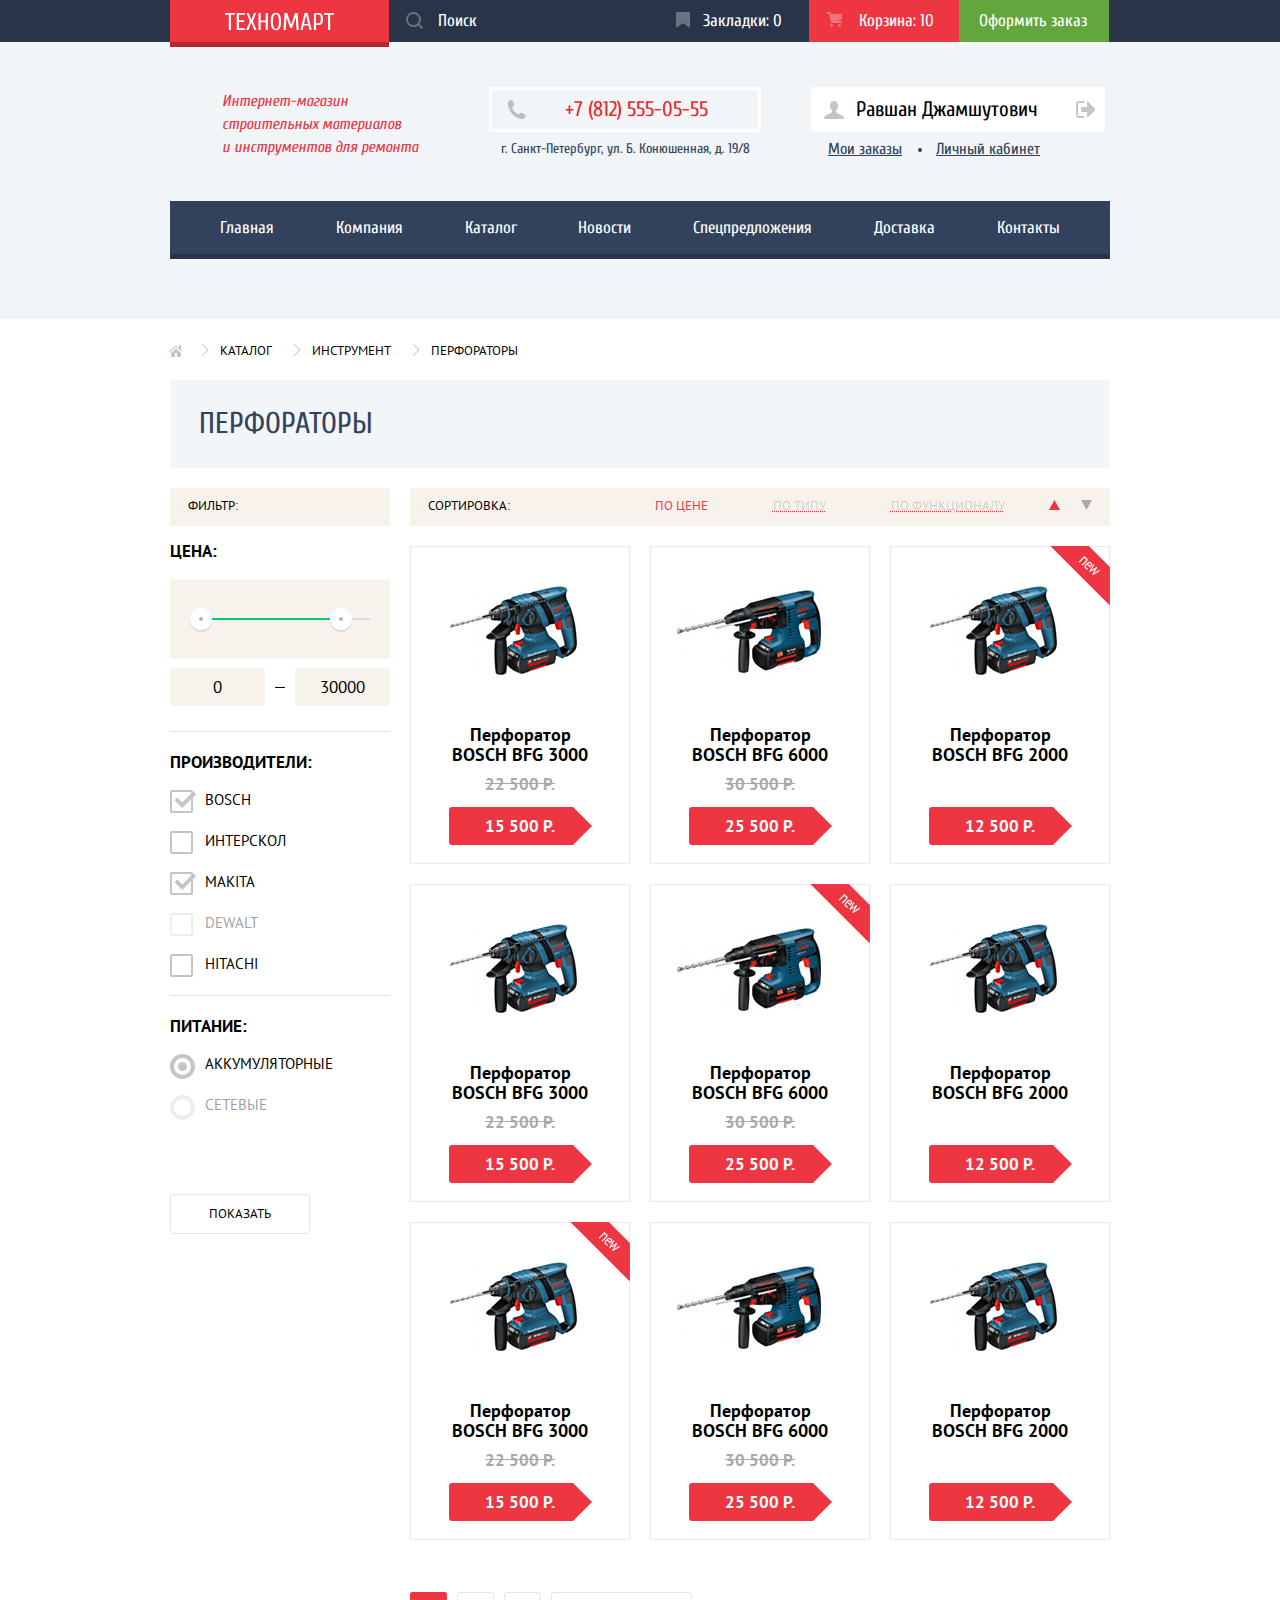
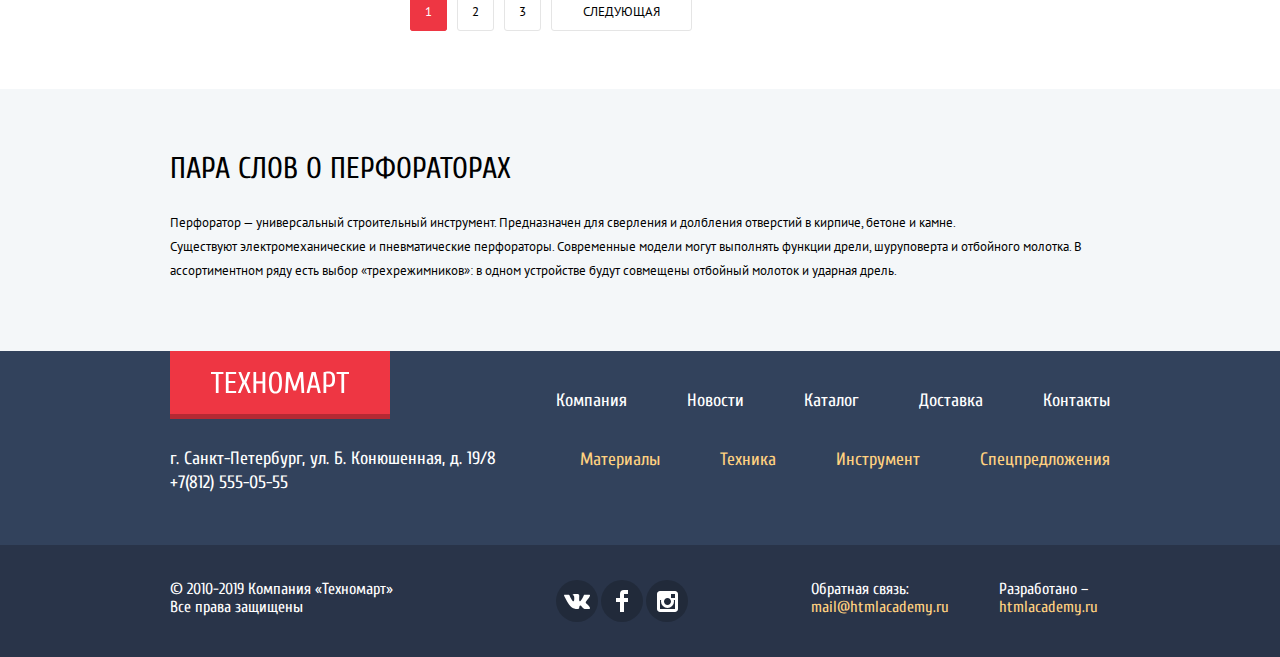
==== commit da37af1f: "Минимизировала стили и скрипты" ====
--- a/catalog.html
+++ b/catalog.html
@@ -5,7 +5,7 @@
     <title>Интернет-магазин "Техномарт"</title>
     <link href="https://fonts.googleapis.com/css?family=Cuprum:400,400i,700%7CPT+Sans:400,700&display=swap&subset=cyrillic" rel="stylesheet">
     <link href="css/normalize.css" rel="stylesheet">
-    <link href="css/style.css" rel="stylesheet">
+    <link href="css/style.min.css" rel="stylesheet">
     </head>
     <body class="inner-page">
         <header class="page-header">
@@ -357,6 +357,6 @@
             <button class="modal-close" type="button"><span class="visually-hidden">Закрыть</span></button>
         </section>
 
-        <script src="js/opencartadd.js"></script>
+        <script src="js/opencartadd.min.js"></script>
     </body>
 </html>--- a/css/style.min.css
+++ b/css/style.min.css
@@ -0,0 +1 @@
+@-webkit-keyframes swing{0%{-webkit-transform:translateX(-400px);transform:translateX(-400px)}50%{-webkit-transform:translateX(400px);transform:translateX(400px)}to{-webkit-transform:translateX(0);transform:translateX(0)}}@keyframes swing{0%{-webkit-transform:translateX(-400px);transform:translateX(-400px)}50%{-webkit-transform:translateX(400px);transform:translateX(400px)}to{-webkit-transform:translateX(0);transform:translateX(0)}}@-webkit-keyframes shake{0%,to{-webkit-transform:translateY(0);transform:translateY(0)}20%,40%,60%,80%{-webkit-transform:translateY(-10px);transform:translateY(-10px)}30%,50%,70%,90%{-webkit-transform:translateY(10px);transform:translateY(10px)}}@keyframes shake{0%,to{-webkit-transform:translateY(0);transform:translateY(0)}20%,40%,60%,80%{-webkit-transform:translateY(-10px);transform:translateY(-10px)}30%,50%,70%,90%{-webkit-transform:translateY(10px);transform:translateY(10px)}}html{-webkit-box-sizing:border-box;box-sizing:border-box}*,::after,::before{-webkit-box-sizing:inherit;box-sizing:inherit}body{margin:0;padding:0;font-family:Cuprum,Arial,sans-serif;font-size:13px;line-height:18px;font-weight:400;color:#000;background-color:#fff}a{text-decoration:none}img{max-width:100%;height:auto}.visually-hidden:not(:focus):not(:active),input[type=checkbox].visually-hidden,input[type=radio].visually-hidden{position:absolute;width:1px;height:1px;margin:-1px;border:0;padding:0;white-space:nowrap;-webkit-clip-path:inset(100%);clip-path:inset(100%);clip:rect(0 0 0 0);overflow:hidden}.container{width:940px;margin:0 auto}.button{display:block;padding:10px 0;margin:0;font-family:Cuprum,Arial,sans-serif;font-size:14px;line-height:18px;color:#fff;text-align:center;text-transform:uppercase;background-color:#ee3643;border:0;border-radius:3px;cursor:pointer}.button:hover{background-color:#ca2c37}.button:focus{background-color:#ba2732;outline:0}.page-header{display:-webkit-box;display:-ms-flexbox;display:flex;-webkit-box-orient:vertical;-webkit-box-direction:normal;-ms-flex-direction:column;flex-direction:column;padding:0;margin:0 0 60px}.inner-page .page-header{margin-bottom:23px}.header-top{width:100%;font-size:17px;color:#fff;background-color:#293449}.header-top-container{display:-webkit-box;display:-ms-flexbox;display:flex;-ms-flex-wrap:wrap;flex-wrap:wrap;margin:0}.footer-logo,.header-logo{background-color:#ee3643;-webkit-box-shadow:0 5px 0 0 #b52933;box-shadow:0 5px 0 0 #b52933}.header-logo:hover{background-color:#ca2c37}.header-logo:active{background-color:#ba2732}.header-logo{padding:12px 55px 0;z-index:1}.header-logo img{width:109px;height:19px}.header-search input,.user-menu-btn{display:block}.header-search{position:relative;padding:0;margin:0}.header-search svg{position:absolute;top:12px;left:17px;width:17px;height:17px;fill:#fff;opacity:.3}.header-search input{width:270px;margin:0;padding:12px 0 12px 49px;font-size:17px;line-height:18px;color:#fff;background-color:transparent;border:0}.header-search input::-webkit-input-placeholder{color:#fff}.header-search input:-ms-input-placeholder,.header-search input::-ms-input-placeholder{color:#fff}.header-search input::placeholder{color:#fff}.header-search input:hover,.header-top .user-menu-btn:hover{background-color:#212a3a}.header-search input:hover+svg,.header-top .user-menu-btn-cart:hover::before,.header-top .user-menu-btn-marker:hover::before{opacity:1}.header-search input:focus{outline:0;background-color:#fff;color:#000}.header-search input:focus+svg{fill:red;opacity:1}.header-top .user-menu-btn{width:150px;padding:12px 0 0;margin:0;color:#fff}.header-top .user-menu-btn-marker{position:relative;padding-left:44px}.header-top .user-menu-btn-cart::before,.header-top .user-menu-btn-marker::before{content:"";position:absolute;top:12px;left:17px;width:14px;height:16px;background-image:url(../img/icon-bookmark.svg);background-repeat:no-repeat;background-position:0 0;opacity:.3}.header-top .user-menu-btn-cart{position:relative;padding-left:50px}.header-top .user-menu-cart-add{background-color:#ee3643}.header-top .user-menu-btn-cart::before{left:18px;width:15px;height:15px;background-image:url(../img/icon-cart.svg)}.header-top .user-menu-btn-cart:focus::before,.header-top .user-menu-btn-marker:focus::before{opacity:.5}.header-top .user-menu-btn-issue{padding-left:20px;background-color:#63a63e}.header-top .user-menu-btn-issue:hover{background-color:#5fbb2d}.header-top .user-menu-btn:focus{color:rgba(255,255,255,.6)}.header-top .user-menu-btn-issue:focus{background-color:#518534}.header-main{width:100%;background-color:#f1f5f7}.header-middle{display:-webkit-box;display:-ms-flexbox;display:flex;-webkit-box-pack:justify;-ms-flex-pack:justify;justify-content:space-between;padding:45px 0 40px 52px;margin:0}.header-text{width:197px;margin:3px 0 0;padding:0;font-style:italic;font-size:16px;line-height:23px;text-align:left;color:#ee3643}.inner-page .header-text{margin-right:20px}.header-contacts{display:-webkit-box;display:-ms-flexbox;display:flex;-webkit-box-orient:vertical;-webkit-box-direction:normal;-ms-flex-direction:column;flex-direction:column;min-width:270px;padding:0;margin:0}.header-contacts a{position:relative;padding:9px 50px 9px 73px;margin:0 0 5px;font-size:21px;line-height:21px;color:#e9292a;background-color:transparent;border:3px solid #fff}.header-contacts a::before{content:"";position:absolute;top:10px;left:15px;width:19px;height:19px;background-image:url(../img/icon-phone.svg);background-repeat:no-repeat;background-position:0 0}.header-address{margin:0;padding:0 0 0 12px;font-size:14px;line-height:24px;color:#32425c}.user-nav{display:-webkit-box;display:-ms-flexbox;display:flex;-ms-flex-wrap:wrap;flex-wrap:wrap;width:281px;margin:0;padding:0;list-style:none}.inner-page .user-nav{width:299px}.user-nav li{position:relative;margin:0;padding:0}.user-nav a{display:inline-block;margin:0 10px 0 0;padding:12px 25px;vertical-align:top;font-size:21px;line-height:21px;color:#000;background-color:#fff}.inner-page .user-nav a,.user-nav .reg-link{margin-right:0}.user-nav .login-link,.user-nav .profile-link{padding-left:45px;margin-bottom:5px}.login-icon{position:absolute;top:15px;left:13px;width:20px;height:17px;fill:#c5c5c5}.user-nav a:hover{color:#ee3643}.user-nav a:hover .user-icon{fill:#32425c}.user-nav a:focus{color:rgba(0,0,0,.3)}.user-nav a:active .user-icon{fill:#c5c5c5}.exit-profile-link-icon,.profile-link-icon{position:absolute;top:14px;left:13px;width:20px;height:18px;fill:#c5c5c5}.user-nav .exit-profile-link{padding:22.5px 21px;margin:0}.exit-profile-link-icon{left:12px;height:17px}.user-nav .user-link{padding:0 17px;margin:0;font-size:16px;line-height:18px;color:#32425c;background-color:transparent;text-decoration:underline}.user-nav .user-orders{position:relative}.user-nav .user-orders::after{content:"";position:absolute;top:8px;right:-3px;width:4px;height:4px;background-color:#32425c;border-radius:50%}.page-nav{display:-webkit-box;display:-ms-flexbox;display:flex;-ms-flex-wrap:wrap;flex-wrap:wrap;-webkit-box-pack:justify;-ms-flex-pack:justify;justify-content:space-between;margin:0 0 65px;padding:0 20px;font-size:17px;line-height:17px;list-style:none;background-color:#32425c;-webkit-box-shadow:0 5px 0 0 #293449;box-shadow:0 5px 0 0 #293449}.page-nav a{display:block;margin:0;padding:18px 30px;vertical-align:middle;color:#fff}.page-nav a:hover{background-color:#293449}.page-nav a:focus{color:rgba(255,255,255,.5);background-color:#1d2739}.section-title{margin:0;padding:0;font-size:30px;line-height:30px;font-weight:400;text-transform:uppercase}.promo{-webkit-box-pack:justify;-ms-flex-pack:justify;justify-content:space-between;margin:0 0 53px;padding:0}.promo,.promo-item,.promo-left,.promo-right{display:-webkit-box;display:-ms-flexbox;display:flex}.promo-left{-ms-flex-wrap:wrap;flex-wrap:wrap;-webkit-box-pack:justify;-ms-flex-pack:justify;justify-content:space-between;width:620px}.promo-item,.promo-right{-webkit-box-orient:vertical;-webkit-box-direction:normal;-ms-flex-direction:column;flex-direction:column;width:300px}.promo-item{-webkit-box-pack:justify;-ms-flex-pack:justify;justify-content:space-between;height:123px;padding:22px 23px;margin:0 0 20px}.promo-right .promo-item-delivery{margin-bottom:0}.promo-item h3{margin:0;padding:0;font-size:24px;line-height:30px;font-weight:700;color:#fff}.promo-item .button{width:135px;background-color:rgba(0,0,0,.1)}.promo-item .button:hover{background-color:rgba(0,0,0,.2)}.promo-item .button:focus{background-color:rgba(0,0,0,.3)}.promo-item-materials{position:relative;background:#ffbf47 url(../img/icon-1.svg) no-repeat 83% center}.promo-item-new::after{content:"";position:absolute;top:0;right:0;width:60px;height:60px;background:url(../img/new-flag.png) no-repeat 0 0}.promo-item-tool{background:#3bbce3 url(../img/icon-2.svg) no-repeat 87% center}.promo-item-tech{background:#dc91d8 url(../img/icon-3.svg) no-repeat 87% center}.promo-item-sale{background:#8ed78f url(../img/icon-4.svg) no-repeat 80% center}.promo-item-delivery{background:#ffc047 url(../img/icon-5.svg) no-repeat 86% center}.promo-slider{position:relative;width:620px;height:266px;margin:0;padding:0;font-size:18px;line-height:24px;color:#fff}.slider-controls{position:absolute;left:50%;bottom:36px;z-index:20;width:100px;height:10px;text-align:center;font-size:0;-webkit-transform:translateX(-50%);-ms-transform:translateX(-50%);transform:translateX(-50%)}.slider-controls label{position:relative;display:inline-block;width:10px;height:10px;padding:4px;border-radius:50%;cursor:pointer;-webkit-box-sizing:content-box;box-sizing:content-box}.slider-controls .active::before,.slider-controls label::after{content:"";position:absolute;top:4px;left:4px;z-index:1;width:10px;height:10px;background-color:#fff;border-radius:50%}.slider-controls .active::before{left:50%;top:50%;z-index:2;width:6px;height:6px;margin:-3px;background-color:red}.promo-slider-drill,.promo-slider-perforator{position:absolute;width:620px;height:266px;margin:0;padding:0;top:0;left:0;z-index:10;background-color:#212a3a;background-image:url(../img/promo-slide-1.jpg);background-position:50% 50%;background-repeat:no-repeat}.promo-slider-perforator{z-index:1;background-image:url(../img/promo-slide-2.jpg)}.slider-button{position:absolute;margin:0;padding:0;top:113px;width:22px;height:40px;z-index:20;border:0;background-color:transparent;cursor:pointer}.slider-button-left,.slider-button-right{background-repeat:no-repeat;background-position:0 0}.slider-button-right{right:20px;background-image:url(../img/icon-right.svg)}.slider-button-left{left:25px;background-image:url(../img/icon-left.svg)}.slider-button:focus{outline:0}.promo-slider h3{padding:0;margin:23px 0 0 24px;font-size:36px;line-height:36px;font-weight:700;text-transform:uppercase}.promo-slider p{padding:0;margin:2px 0 0 25px}.promo-slider .button{width:195px;margin-left:25px;margin-top:120px}.popular-list,.section-top{display:-webkit-box;display:-ms-flexbox;display:flex;-webkit-box-pack:justify;-ms-flex-pack:justify;justify-content:space-between}.section-top{background-color:#f9f5f0;padding:26px 27px;margin:0 0 20px}.section-top h2{padding-top:3px;margin:0;vertical-align:middle}.section-top .button{min-width:253px}.popular-list{-ms-flex-wrap:wrap;flex-wrap:wrap;margin:0;padding:0}.brands .section-title,.popular .section-title{color:#32425c}.catalog-list,.popular-list{font-family:"PT Sans",Arial,sans-serif;font-weight:700}.catalog-item{display:-webkit-box;display:-ms-flexbox;display:flex;-ms-flex-wrap:wrap;flex-wrap:wrap;-webkit-box-align:center;-ms-flex-align:center;align-items:center;-webkit-box-orient:vertical;-webkit-box-direction:normal;-ms-flex-direction:column;flex-direction:column;-webkit-box-pack:justify;-ms-flex-pack:justify;justify-content:space-between;position:relative;padding:0;margin:0 0 20px;width:220px;min-height:318px;list-style:none;border:1px solid #eaeaea}.brands-list-item a:hover,.catalog-item:hover{-webkit-box-shadow:0 10px 25px 0 rgba(41,52,73,.5);box-shadow:0 10px 25px 0 rgba(41,52,73,.5)}.catalog-item-new::after{content:"";position:absolute;top:-1px;right:-1px;width:60px;height:60px;background:url(../img/new-flag.png) no-repeat 0 0;z-index:20}.catalog-item img{width:218px;height:170px}.catalog-item h3{width:190px;padding:0 15px;margin:8px 0 0;font-size:18px;line-height:20px;font-weight:700;text-align:center}.catalog-item a{color:#000}.catalog-item-discount,.catalog-item-price{display:block;font-size:17px;line-height:18px;text-transform:uppercase}.catalog-item-discount{text-decoration:line-through;padding:0;margin:10px 0 0;color:#a9a9a9}.catalog-item-price{position:relative;padding:10px 36px;margin:42px auto 18px;color:#fff;background-color:#ee3643;border-radius:3px}.catalog-item-discount+.catalog-item-price{margin-top:14px}.catalog-item-price::after{content:"";position:absolute;top:0;right:-20px;width:0;height:0;border:19px solid #fff;border-left-color:#ee3643}.catalog-item .hover-buttons{position:absolute;top:0;left:0;width:100%;margin:0;padding:40px;font-size:14px;line-height:18px;background-color:rgba(255,255,255,.9);z-index:10}.hover-buttons .button-cart{position:relative;width:135px;margin-bottom:5px;background-color:#63a63e;-webkit-box-shadow:inset 0 -3px 0 0 #367315;box-shadow:inset 0 -3px 0 0 #367315}.hover-buttons .button-cart::before{content:"";position:absolute;top:11px;left:12px;width:15px;height:15px;background-image:url(../img/icon-cart.svg);background-repeat:no-repeat;background-position:0 0;opacity:.3}.hover-buttons .button-cart:hover{background-color:#5fbb2d}.hover-buttons .button-cart:focus::before,.hover-buttons .button-cart:hover::before{opacity:1}.hover-buttons .button-cart:focus{background-color:#518534;-webkit-box-shadow:none;box-shadow:none;outline:0}.hover-buttons .button-marker{width:135px;padding:7px 20px;color:#32425c;background-color:transparent;border:3px solid #63a63e}.hover-buttons .button-marker:hover{border-color:#32425c}.hover-buttons .button-marker:focus{color:rgba(50,66,92,.3);border-color:rgba(50,66,92,.3);outline:0}.catalog-item .hover-buttons{display:none}.catalog-item:hover .hover-buttons{display:block}.brands{margin-bottom:65px}.brands-list{display:-webkit-box;display:-ms-flexbox;display:flex;-ms-flex-wrap:wrap;flex-wrap:wrap;-webkit-box-pack:justify;-ms-flex-pack:justify;justify-content:space-between;margin:0;padding:0}.brands-list-item{margin:0;padding:0;list-style:none}.brands-list-item a,.slider-services{display:-webkit-box;display:-ms-flexbox;display:flex;padding:0}.brands-list-item a{-webkit-box-align:center;-ms-flex-align:center;align-items:center;width:220px;height:145px;text-align:center;background-color:#fff;border:1px solid #e5e5e5;-webkit-box-pack:center;-ms-flex-pack:center;justify-content:center;margin:0 0 20px}.brands-list-item a:active{-webkit-box-shadow:0 4px 10px 0 rgba(41,52,73,.5);box-shadow:0 4px 10px 0 rgba(41,52,73,.5);opacity:.3}.services{width:100%;min-height:522px;margin:0 0 77px;padding:65px 0 0;line-height:24px;background-color:#f4f7f9}.services h2{margin-bottom:26px}.services p{width:398px;padding:0;margin:0 0 65px;font-family:"PT Sans",Arial,sans-serif}.slider-services{-webkit-box-pack:justify;-ms-flex-pack:justify;justify-content:space-between;margin:0}.services-list{position:relative;padding:0;margin:0;list-style:none}.services-list::after{content:"";position:absolute;top:-40px;left:230px;width:10px;height:279px;background:url(../img/shadow.png) no-repeat 0 0}.service-button{width:240px;padding:16px 0 17px 22px;font-size:21px;line-height:30px;font-weight:700;text-transform:none;text-align:left;background-color:#32425c;border-radius:0;-webkit-box-shadow:0 1px 0 0 #293449,inset 0 1px 0 0 #405069;box-shadow:0 1px 0 0 #293449,inset 0 1px 0 0 #405069}.service-button:hover{background-color:#293449}.service-button:focus{color:#32425c;outline:0;background-color:#fff;-webkit-box-shadow:0 1px 0 0 #fff,inset 0 1px 0 0 #fff;box-shadow:0 1px 0 0 #fff,inset 0 1px 0 0 #fff}.slider{display:-webkit-box;display:-ms-flexbox;display:flex;-ms-flex-wrap:wrap;flex-wrap:wrap;-ms-flex-negative:0;flex-shrink:0;position:relative;width:750px;margin:0 0 0 80px;padding:0}.slider h3{margin:0 0 25px;padding:0;font-size:36px;line-height:36px;color:#32425c;font-weight:400;text-transform:uppercase}.service-slider{width:100%;height:auto;position:absolute;top:0;left:0;padding:0;margin:0}.service-slider-delivery{z-index:10;background:#f4f7f9 url(../img/delivery.png) no-repeat 151px 25px}.service-slider-delivery p{width:275px}.service-slider-guarantee{z-index:9;background:#f4f7f9 url(../img/guarantee.png) no-repeat 230px 0}.service-slider-guarantee p{width:379px}.service-slider-credit{z-index:8;background:#f4f7f9 url(../img/credit.png) no-repeat 155px 0}.service-slider-credit p{width:279px;margin-bottom:25px}.service-slider-credit .button{width:195px}.index-columns{display:-webkit-box;display:-ms-flexbox;display:flex;-webkit-box-pack:justify;-ms-flex-pack:justify;justify-content:space-between;padding:0;margin:0}.index-columns p{margin:0;padding:0;font-family:"PT Sans",Arial,sans-serif;line-height:24px}.about-us h2,.contacts h2{margin-bottom:27px}.about-us p{padding-bottom:23px;width:525px}.transport-list{font-size:18px;line-height:20px;padding:0;margin:-3px 0 37px;list-style:none}.transport-list li{position:relative;padding-bottom:20px;padding-left:36px;font-weight:700}.transport-list li:last-child{padding-bottom:0}.transport-list li::before{content:"";position:absolute;top:9px;left:0;width:25px;height:2px;background-color:#ee3643}.about-us .button{width:220px}.contacts{margin:0;padding:0;line-height:24px}.contacts p{margin-bottom:30px}.contacts img{width:300px;height:158px;padding:0;margin:0 0 33px}.contacts,.contacts .button{width:300px}.inner-page main{font-family:"PT Sans",Arial,sans-serif}.breadcrumbs{display:-webkit-box;display:-ms-flexbox;display:flex;-webkit-box-pack:start;-ms-flex-pack:start;justify-content:flex-start;-ms-flex-wrap:wrap;flex-wrap:wrap;margin:0 0 20px;padding:0;list-style:none}.breadcrumbs li{position:relative;margin-right:40px}.breadcrumbs li:last-child{margin-right:0}.breadcrumbs li::after{content:"";position:absolute;top:2px;left:-19px;width:8px;height:12px;background:url(../img/icon-right-small.svg) no-repeat 0 0}.breadcrumbs li:first-child::after{display:none}.breadcrumbs a{padding:0;margin:0;color:#000}.breadcrumbs .home{padding-right:10px}.breadcrumbs .home::before{content:"";position:absolute;top:3px;left:-2px;width:14px;height:12px;background:url(../img/icon-home.svg) no-repeat 0 0}.breadcrumbs a,.page-title,.subtitle{text-transform:uppercase}.page-title{font-family:Cuprum,Arial,sans-serif;font-size:30px;line-height:30px;font-weight:400;color:#32425c;margin:0 0 20px;padding:29px;background-color:#f2f6f8}.subtitle{padding:9px 18px 11px;margin:0 0 10px;font:inherit;background-color:#f7f3ec;border-radius:2px}.catalog-columns{display:-webkit-box;display:-ms-flexbox;display:flex;-webkit-box-pack:justify;-ms-flex-pack:justify;justify-content:space-between}.filters{width:220px}.filter{text-transform:uppercase;padding:0;margin:0}.filter-item{padding:0;margin:0 0 15px;border:0;border-bottom:1px solid #e5e5e5}.filter-item:last-of-type{padding-bottom:0;margin-bottom:58px;border-bottom:none}.filter-title{padding:0;margin:0 0 13px;font-size:17px;line-height:30px;font-weight:700}.range-filter{width:100%}.price-controls,.range-controls{display:-webkit-box;display:-ms-flexbox;display:flex;-webkit-box-align:center;-ms-flex-align:center;align-items:center}.range-controls{position:relative;height:80px;margin-bottom:9px;background-color:#f7f3ec;border-radius:3px;-webkit-box-pack:center;-ms-flex-pack:center;justify-content:center}.range-controls .scale{width:180px;height:2px;background:#d7dcde}.range-controls .bar{width:152px;height:2px;background:#00ca74}.range-controls .range-btn{position:absolute;top:29px;width:4px;height:4px;padding:0;-webkit-box-sizing:content-box;box-sizing:content-box;border:9px solid #fff;background-color:#b5b5b5;border-radius:50%;-webkit-box-shadow:0 2px 1px 0 #d7dcde;box-shadow:0 2px 1px 0 #d7dcde;cursor:pointer}.range-controls .range-btn-right{left:160px}.range-controls .range-btn-left{left:20px}.price-controls{-webkit-box-pack:justify;-ms-flex-pack:justify;justify-content:space-between;padding-bottom:25px}.price-controls input{width:95px;padding:10px 0;font-size:17px;line-height:18px;text-align:center;border:0;border-radius:3px;background:#f7f3ec}.price-controls .dash{width:10px;height:1px;background:#000}.filter ul{margin:0;padding:0;list-style:none;font-size:15px;line-height:20px}.filter-option{padding-bottom:21px;padding-left:35px}.filter-option label{position:relative;display:block;cursor:pointer;-webkit-user-select:none;-moz-user-select:none;-ms-user-select:none;user-select:none}.filter-input-checkbox+label::before{content:"";position:absolute;top:0;left:-35px;width:23px;height:23px;border:2px solid #c5c5c5;border-radius:2px}.filter-input-checkbox:checked+label::after{content:"";position:absolute;top:0;left:-35px;width:27px;height:23px;background-image:url("data:image/svg+xml,%3Csvg xmlns='http://www.w3.org/2000/svg' width='27' height='23'%3E%3Cpath fill='%23c5c5c5' d='M7.285 7.486l-2.829 2.829 7.783 7.783L26.171 4.166l-2.828-2.829-11.104 11.102z'/%3E%3Cpath fill='%23c5c5c5' d='M21 20c0 .542-.458 1-1 1H3c-.542 0-1-.458-1-1V3c0-.542.458-1 1-1h16.908L21.493.415A2.96 2.96 0 0 0 20 0H3C1.35 0 0 1.35 0 3v17c0 1.65 1.35 3 3 3h17c1.65 0 3-1.35 3-3v-9.829l-2 2V20z'/%3E%3C/svg%3E");border:0}.filter-input-checkbox:checked:hover+label::after{background-image:url("data:image/svg+xml,%3Csvg xmlns='http://www.w3.org/2000/svg' width='27' height='23'%3E%3Cpath fill='%23b5b5b5' d='M7.285 7.486l-2.829 2.829 7.783 7.783L26.171 4.166l-2.828-2.829-11.104 11.102z'/%3E%3Cpath fill='%23b5b5b5' d='M21 20c0 .542-.458 1-1 1H3c-.542 0-1-.458-1-1V3c0-.542.458-1 1-1h16.908L21.493.415A2.96 2.96 0 0 0 20 0H3C1.35 0 0 1.35 0 3v17c0 1.65 1.35 3 3 3h17c1.65 0 3-1.35 3-3v-9.829l-2 2V20z'/%3E%3C/svg%3E");border:0}.filter-input-radio+label::before{content:"";position:absolute;top:0;left:-35px;width:25px;height:25px;border:4px solid #c5c5c5;border-radius:50%}.filter-input-radio:checked+label::after{content:"";position:absolute;top:8px;left:-27px;width:9px;height:9px;background-color:#c5c5c5;border-radius:50%}.filter-input+label:hover::before{border-color:#b5b5b5}.filter-input-radio:checked:hover+label::after{background-color:#b5b5b5}.filter-input:disabled+label{color:rgba(0,0,0,.4)}.filter-input:disabled+label::before{opacity:.3}.filter-button{width:140px;font:inherit;color:#000;background-color:transparent;border:1px solid #e5e5e5}.filter-button:hover{border-color:#bdc6ca;background-color:transparent}.filter-button:focus{border-color:#ee3643;background-color:transparent}.catalog{width:700px}.catalog-filter,.catalog-filter .sort-type{-ms-flex-wrap:wrap;flex-wrap:wrap;-webkit-box-pack:justify;-ms-flex-pack:justify;justify-content:space-between}.catalog-filter,.catalog-filter ul{display:-webkit-box;display:-ms-flexbox;display:flex}.catalog-filter{background-color:#f7f3ec;border-radius:2px;padding:9px 18px 11px;margin:0 0 20px}.catalog-filter .subtitle{padding:0;margin:0}.catalog-filter ul{margin:0;padding:0;list-style:none}.catalog-filter .sort-type{width:450px}.sort-type li:first-child{padding-left:100px}.sort-type a{padding:10px 0;color:rgba(0,0,0,.18);text-transform:uppercase;-webkit-text-decoration:underline dotted #ee3643;text-decoration:underline dotted #ee3643}.sort-type a:hover{color:#000;-webkit-text-decoration:underline solid #ee3643;text-decoration:underline solid #ee3643}.sort-type a:focus{color:#ee3643;text-decoration:none}.sort-type .type-checked{color:#ee3643;text-decoration:none}.catalog-filter .sort-range{-webkit-box-pack:justify;-ms-flex-pack:justify;justify-content:space-between;width:43px}.sort-range a{fill:rgba(0,0,0,.3)}.sort-range a:hover .sort-range-icon{fill:#231f20}.sort-range a:active .sort-range-icon,.sort-range a:focus .sort-range-icon{fill:#ee3643}.sort-checked .sort-range-icon{fill:#ee3643}.catalog-list{margin-bottom:43px}.pagination-list{display:-webkit-box;display:-ms-flexbox;display:flex;-ms-flex-wrap:wrap;flex-wrap:wrap;margin:0 0 68px;padding:0;list-style:none}.pagination-item{margin-right:10px}.pagination-item:last-child{margin-right:0}.pagination-item a{padding:10px 14px;border:1px solid #e5e5e5;border-radius:3px;color:#000;text-transform:uppercase}.pagination-item:last-child a{padding:10px 31px}.pagination-item a:hover{border-color:#bdc6ca}.pagination-item a:active{border-color:#ee3643}.pagination-item-current a,.pagination-item-current a:active,.pagination-item-current a:hover{color:#fff;background-color:#ee3643;border:1px solid #ee3643}.catalog-text{margin:0;padding:0;background-color:#f4f7f9}.catalog-text h2{margin:0;padding-top:65px;padding-bottom:27px;font-family:Cuprum,Arial,sans-serif;font-size:30px;line-height:30px;font-weight:400;text-transform:uppercase}.catalog-text p{margin:0;padding-bottom:68px;line-height:24px}.page-footer{display:-webkit-box;display:-ms-flexbox;display:flex;-webkit-box-orient:vertical;-webkit-box-direction:normal;-ms-flex-direction:column;flex-direction:column;margin:84px 0 0;padding:0}.inner-page .page-footer{margin-top:0}.footer-top{width:100%;padding:0 0 50px;margin:0;font-size:18px;line-height:24px;color:#fff;background-color:#32425c}.footer-logo{display:-webkit-box;display:-ms-flexbox;display:flex;-webkit-box-pack:center;-ms-flex-pack:center;justify-content:center;-ms-flex-line-pack:center;align-content:center;width:220px;padding:20px 0;margin:0}.footer-logo img{width:138px;height:23px}.footer-bottom{width:100%;font-size:16px;line-height:18px;color:#fff;background-color:#293449}.footer-columns{display:-webkit-box;display:-ms-flexbox;display:flex;-webkit-box-pack:justify;-ms-flex-pack:justify;justify-content:space-between}.footer-contacts{margin:33px 0 0;padding:0}.footer-contacts a,.footer-nav a,.footer-social a{color:#fff}.footer-menu{min-width:610px;margin:38px 0 0;padding:0}.footer-catalog,.footer-nav{display:-webkit-box;display:-ms-flexbox;display:flex;-ms-flex-wrap:wrap;flex-wrap:wrap;-webkit-box-pack:end;-ms-flex-pack:end;justify-content:flex-end}.footer-nav li{margin-bottom:35px}.footer-catalog li,.footer-nav li{margin-left:60px}.footer-bottom-container{display:-webkit-box;display:-ms-flexbox;display:flex;-webkit-box-pack:justify;-ms-flex-pack:justify;justify-content:space-between;padding:35px 15px 35px 0}.footer-catalog,.footer-nav{margin:0;padding:0;list-style:none}.footer-social{list-style:none}.footer-catalog a,.footer-create a,.footer-feedback a{color:#ffd180}.footer-catalog a:hover,.footer-create a:hover,.footer-feedback a:hover,.footer-nav a:hover{text-decoration:underline}.footer-nav a:focus{color:rgba(241,245,247,.5);text-decoration:none}.footer-catalog a:focus{color:rgba(255,209,128,.5);text-decoration:none}.footer-create a:active,.footer-feedback a:active{color:#ee3643}.footer-copyright{padding:0;margin:0 160px 0 0}.footer-social,.social-button{display:-webkit-box;display:-ms-flexbox;display:flex}.footer-social{-ms-flex-wrap:wrap;flex-wrap:wrap;-webkit-box-pack:justify;-ms-flex-pack:justify;justify-content:space-between;margin:0;padding:0;width:132px}.social-button{width:42px;height:42px;background-color:#212a3a;border-radius:50%}.social-button:active,.social-button:hover{background-color:#ee3643}.social-button-vk{background-image:url(../img/icon-vk.svg);background-repeat:no-repeat;background-position:50% 50%}.modal .modal-close,.social-button-fb,.social-button-ig{background-image:url(../img/icon-fb.svg);background-repeat:no-repeat;background-position:50% 50%}.modal .modal-close,.social-button-ig{background-image:url(../img/icon-insta.svg)}.footer-feedback{width:135px;padding:0;margin:0 0 0 120px}.footer-create{width:96px;padding:0;margin:0 0 0 50px}.modal{position:fixed;display:none}.modal-show{display:block;-webkit-animation:swing .4s;animation:swing .4s}.modal-error{-webkit-animation:shake .6s;animation:shake .6s}.modal .modal-close{position:absolute;top:10px;right:10px;z-index:3;width:22px;height:22px;margin:0;padding:0;border:0;background-color:transparent;background-image:url(../img/icon-close.svg);background-position:0 0;cursor:pointer}.modal-write-us{top:50%;left:50%;width:620px;margin-left:-310px;margin-top:-215px;padding:45px 0 0;font-size:18px;line-height:18px;background-color:#fff;border-top:7px solid #ff5358;-webkit-box-shadow:0 20px 40px 0 rgba(0,0,0,.75);box-shadow:0 20px 40px 0 rgba(0,0,0,.75)}.write-us-input,.write-us-item{display:-webkit-box;display:-ms-flexbox;display:flex;margin:0}.write-us-input{-ms-flex-wrap:wrap;flex-wrap:wrap;-webkit-box-pack:justify;-ms-flex-pack:justify;justify-content:space-between;padding:0 80px}.write-us-item{-webkit-box-orient:vertical;-webkit-box-direction:normal;-ms-flex-direction:column;flex-direction:column;padding:0}.write-us-item input,.write-us-item textarea{border:2px solid #dee3e4;border-radius:3px}.write-us-item input::-webkit-input-placeholder,.write-us-item textarea::-webkit-input-placeholder{font-family:"PT Sans",Arial,sans-serif;font-size:13px;line-height:18px;color:#a9a9a9}.write-us-item input:-ms-input-placeholder,.write-us-item input::-ms-input-placeholder,.write-us-item textarea:-ms-input-placeholder,.write-us-item textarea::-ms-input-placeholder{font-family:"PT Sans",Arial,sans-serif;font-size:13px;line-height:18px;color:#a9a9a9}.write-us-item input::placeholder,.write-us-item textarea::placeholder{font-family:"PT Sans",Arial,sans-serif;font-size:13px;line-height:18px;color:#a9a9a9}.write-us-item label{padding:0;margin:0 0 8px}.write-us-item input[type=email],.write-us-item input[type=text]{width:220px;margin:0 0 20px;padding:8px 15px}.write-us-item textarea{width:460px;margin:0 0 35px;padding:8px 15px}.write-us-item input:hover,.write-us-item textarea:hover{border-color:#b5b5b5}.write-us-item input:focus,.write-us-item textarea:focus{border-color:#ee3643;outline:0}.write-us-button{width:100%;margin:0;padding:37px 0;background-color:#f4f4f4}.write-us-button .button{width:460px;margin:0 80px}.modal-map{top:50%;left:50%;margin-left:-470px;margin-top:-223px;-webkit-box-shadow:0 0 15px 0 rgba(0,0,0,.5);box-shadow:0 0 15px 0 rgba(0,0,0,.5)}.modal-map p{position:absolute;top:0;left:0;z-index:1;margin:0}.modal-map iframe{position:relative;z-index:2;border:0}.modal-map,.modal-map img{width:940px;height:446px}.modal-cart-add{top:50%;left:50%;z-index:40;width:620px;margin-left:-310px;margin-top:-141px;padding:0;background-color:#fff;border-top:7px solid #ff5358;-webkit-box-shadow:0 20px 40px 0 rgba(0,0,0,.75);box-shadow:0 20px 40px 0 rgba(0,0,0,.75)}.modal-cart-add h2{position:relative;padding:42px 115px 42px 180px;font-family:Cuprum,Arial,sans-serif;font-size:30px;line-height:30px;font-weight:400}.modal-cart-add h2::before{content:"";position:absolute;top:25px;left:81px;width:66px;height:66px;background-image:url(../img/modal-check.svg);background-repeat:no-repeat;background-position:0 0}.cart-add-buttons{display:-webkit-box;display:-ms-flexbox;display:flex;-webkit-box-pack:justify;-ms-flex-pack:justify;justify-content:space-between;margin:0;padding:37px 80px;background-color:#f4f4f4}.cart-add-buttons .button{width:220px}.cart-add-buttons .modal-close-btn{background-color:#fff;color:#000}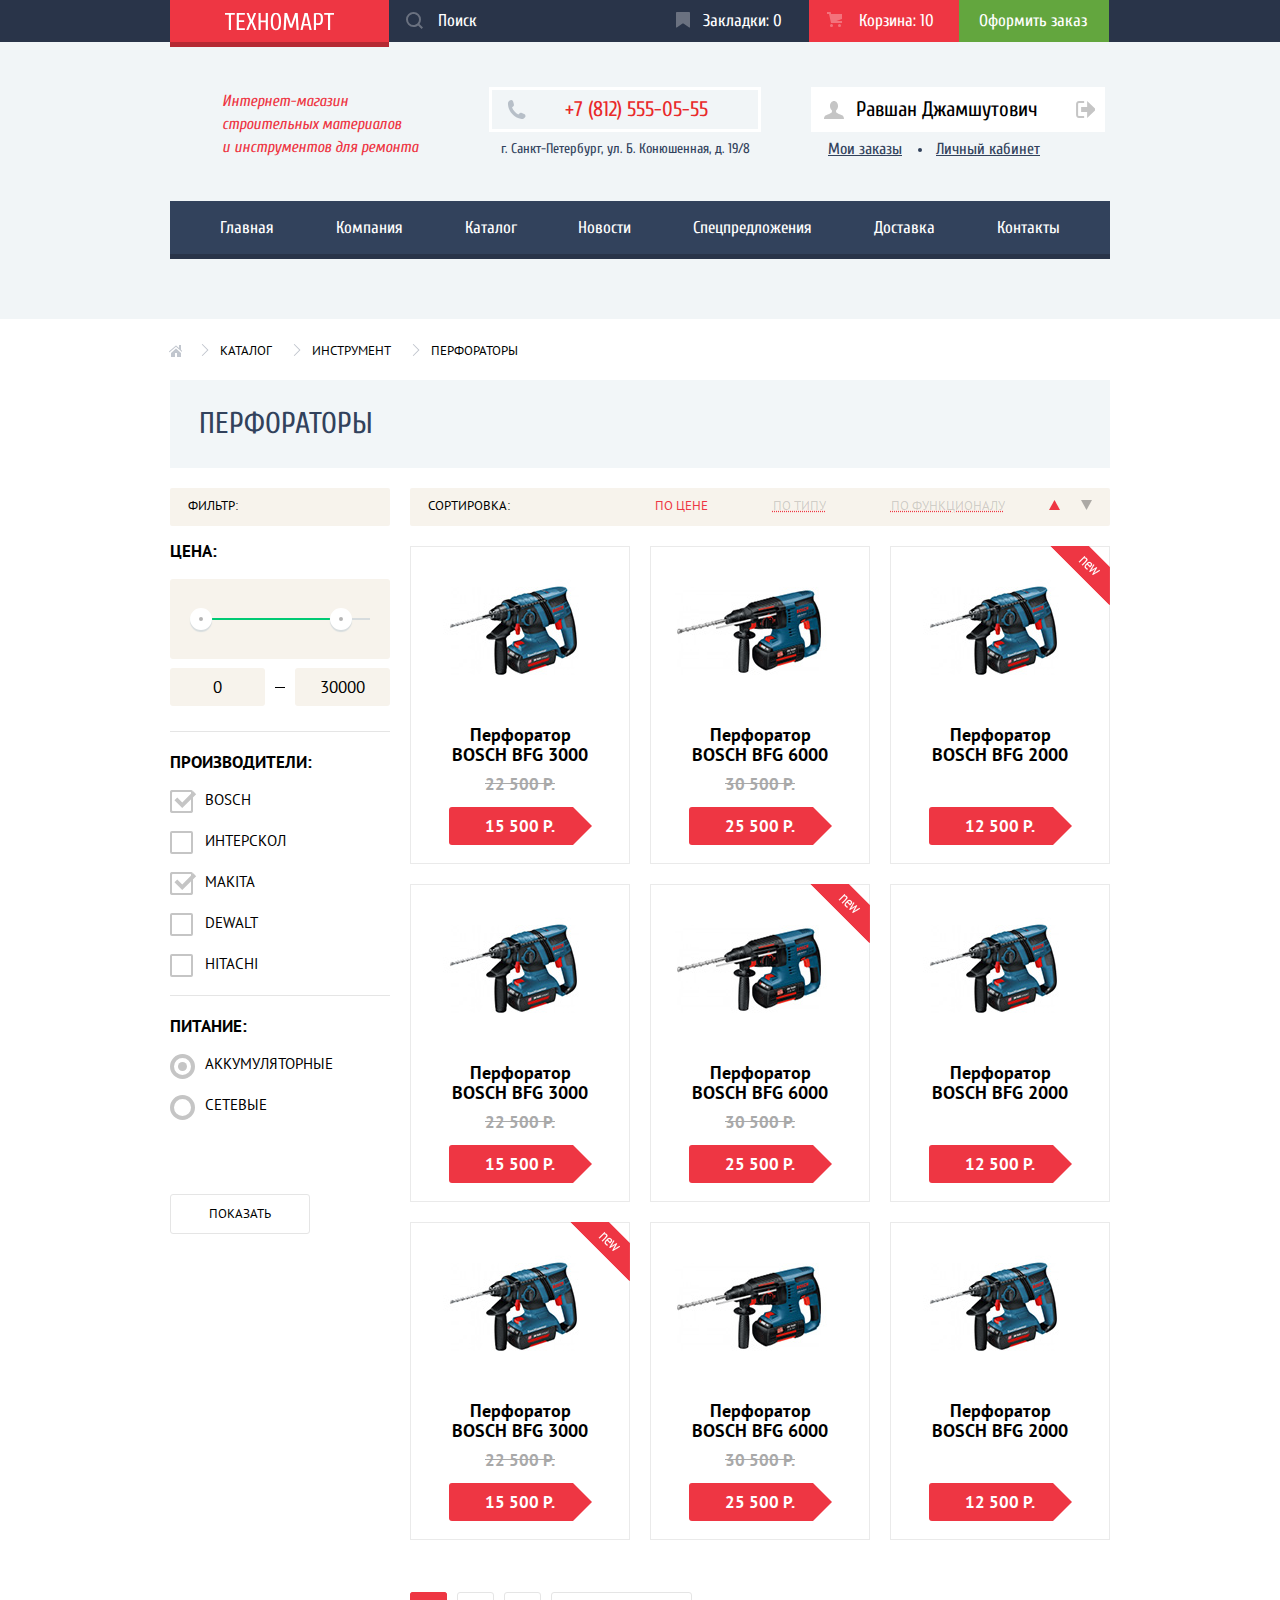
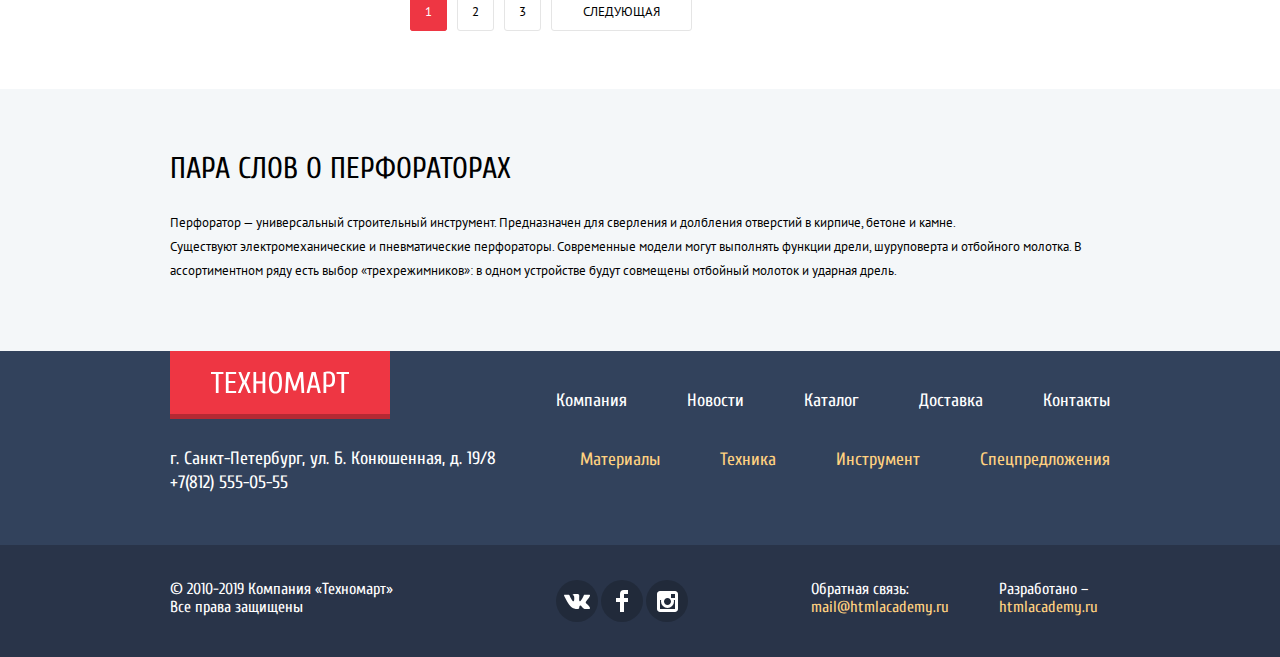
==== commit dd6e4b62: "Сделала слайдер сервисов, исправила кнопки" ====
--- a/catalog.html
+++ b/catalog.html
@@ -5,7 +5,7 @@
     <title>Интернет-магазин "Техномарт"</title>
     <link href="https://fonts.googleapis.com/css?family=Cuprum:400,400i,700%7CPT+Sans:400,700&display=swap&subset=cyrillic" rel="stylesheet">
     <link href="css/normalize.css" rel="stylesheet">
-    <link href="css/style.min.css" rel="stylesheet">
+    <link href="css/style.css" rel="stylesheet">
     </head>
     <body class="inner-page">
         <header class="page-header">
@@ -120,7 +120,7 @@
                                         <label for="filter-makita">Makita</label>
                                     </li>
                                     <li class="filter-option">
-                                        <input type="checkbox" class="visually-hidden filter-input filter-input-checkbox" name="dewalt" id="filter-dewalt" disabled>
+                                        <input type="checkbox" class="visually-hidden filter-input filter-input-checkbox" name="dewalt" id="filter-dewalt">
                                         <label for="filter-dewalt">Dewalt</label>
                                     </li>
                                     <li class="filter-option">
@@ -137,7 +137,7 @@
                                         <label for="filter-battery">Аккумуляторные</label>
                                     </li>
                                     <li class="filter-option">
-                                        <input class="visually-hidden filter-input filter-input-radio" type="radio" name="power" value="network" id="filter-network" disabled>
+                                        <input class="visually-hidden filter-input filter-input-radio" type="radio" name="power" value="network" id="filter-network">
                                         <label for="filter-network">Сетевые</label>
                                     </li>
                                 </ul>
@@ -178,7 +178,7 @@
                                 <span class="catalog-item-discount">22 500 p.</span>
                                 <span class="catalog-item-price">15 500 р.</span>
                                 <p class="hover-buttons">
-                                    <button class="button button-cart" type="button">Купить</button>
+                                    <a class="button button-cart" href="#">Купить</a>
                                     <button class="button button-marker" type="button">В закладки</button>
                                 </p>
                             </li>
@@ -190,7 +190,7 @@
                                 <span class="catalog-item-discount">30 500 p.</span>
                                 <span class="catalog-item-price">25 500 р.</span>
                                 <p class="hover-buttons">
-                                    <button class="button button-cart" type="button">Купить</button>
+                                    <a class="button button-cart" href="#">Купить</a>
                                     <button class="button button-marker" type="button">В закладки</button>
                                 </p>
                             </li>
@@ -201,7 +201,7 @@
                                 </h3>
                                 <span class="catalog-item-price">12 500 р.</span>
                                 <p class="hover-buttons">
-                                    <button class="button button-cart" type="button">Купить</button>
+                                    <a class="button button-cart" href="#">Купить</a>
                                     <button class="button button-marker" type="button">В закладки</button>
                                 </p>
                             </li>
@@ -213,7 +213,7 @@
                                 <span class="catalog-item-discount">22 500 p.</span>
                                 <span class="catalog-item-price">15 500 р.</span>
                                 <p class="hover-buttons">
-                                    <button class="button button-cart" type="button">Купить</button>
+                                    <a class="button button-cart" href="#">Купить</a>
                                     <button class="button button-marker" type="button">В закладки</button>
                                 </p>
                             </li>
@@ -225,7 +225,7 @@
                                 <span class="catalog-item-discount">30 500 p.</span>
                                 <span class="catalog-item-price">25 500 р.</span>
                                 <p class="hover-buttons">
-                                    <button class="button button-cart" type="button">Купить</button>
+                                    <a class="button button-cart" href="#">Купить</a>
                                     <button class="button button-marker" type="button">В закладки</button>
                                 </p>
                             </li>
@@ -236,7 +236,7 @@
                                 </h3>
                                 <span class="catalog-item-price">12 500 р.</span>
                                 <p class="hover-buttons">
-                                    <button class="button button-cart" type="button">Купить</button>
+                                    <a class="button button-cart" href="#">Купить</a>
                                     <button class="button button-marker" type="button">В закладки</button>
                                 </p>
                             </li>
@@ -248,7 +248,7 @@
                                 <span class="catalog-item-discount">22 500 p.</span>
                                 <span class="catalog-item-price">15 500 р.</span>
                                 <p class="hover-buttons">
-                                    <button class="button button-cart" type="button">Купить</button>
+                                    <a class="button button-cart" href="#">Купить</a>
                                     <button class="button button-marker" type="button">В закладки</button>
                                 </p>
                             </li>
@@ -260,7 +260,7 @@
                                 <span class="catalog-item-discount">30 500 p.</span>
                                 <span class="catalog-item-price">25 500 р.</span>
                                 <p class="hover-buttons">
-                                    <button class="button button-cart" type="button">Купить</button>
+                                    <a class="button button-cart" href="#">Купить</a>
                                     <button class="button button-marker" type="button">В закладки</button>
                                 </p>
                             </li>
@@ -271,7 +271,7 @@
                                 </h3>
                                 <span class="catalog-item-price">12 500 р.</span>
                                 <p class="hover-buttons">
-                                    <button class="button button-cart" type="button">Купить</button>
+                                    <a class="button button-cart" href="#">Купить</a>
                                     <button class="button button-marker" type="button">В закладки</button>
                                 </p>
                             </li>
--- a/css/style.css
+++ b/css/style.css
@@ -0,0 +1,2546 @@
+html { 
+    -webkit-box-sizing: border-box; 
+            box-sizing: border-box; 
+}
+
+*, *::before, *::after { 
+    -webkit-box-sizing: inherit; 
+            box-sizing: inherit; 
+}
+
+
+body {
+    margin: 0;
+    padding: 0;
+    
+    font-family: Cuprum, Arial, sans-serif;
+    font-size: 13px;
+    line-height: 18px;
+    font-weight: 400;
+    color: #000000;
+
+    background-color: #ffffff;
+}
+
+a {
+    text-decoration: none;
+}
+
+img {
+    max-width: 100%;
+    height: auto;
+}
+
+.visually-hidden:not(:focus):not(:active),
+input[type="checkbox"].visually-hidden,
+input[type="radio"].visually-hidden {
+  position: absolute;
+
+  width: 1px;
+  height: 1px;
+  margin: -1px;
+  border: 0;
+  padding: 0;
+
+  white-space: nowrap;
+
+  -webkit-clip-path: inset(100%);
+
+          clip-path: inset(100%);
+  clip: rect(0 0 0 0);
+  overflow: hidden;
+}
+
+.container {
+    width: 940px;
+    margin: 0 auto;
+}
+
+
+.button {
+    display: block;
+
+    padding: 10px 0;
+    margin: 0;
+
+    font-family: Cuprum, Arial, sans-serif;
+    font-size: 14px;
+    line-height: 18px;
+    color: #ffffff;
+    text-align: center;
+    text-transform: uppercase;
+
+    background-color: #ee3643;
+    border: none;
+    border-radius: 3px;
+
+    cursor: pointer;
+}
+
+.button:hover {
+    background-color: #ca2c37;
+}
+
+.button:focus,
+.button:active {
+    background-color:#ba2732;
+    outline: none;
+}
+
+.page-header {
+    display: -webkit-box;
+    display: -ms-flexbox;
+    display: flex;
+    -webkit-box-orient: vertical;
+    -webkit-box-direction: normal;
+        -ms-flex-direction: column;
+            flex-direction: column;
+    margin: 0;
+    padding: 0;
+    margin-bottom: 60px;
+}
+
+.inner-page .page-header {
+    margin-bottom: 23px;
+}
+
+.header-top {
+    width: 100%;
+
+    font-size: 17px;
+    color: #ffffff;
+
+    background-color: #293449;
+}
+
+.header-top-container {
+    display: -webkit-box;
+    display: -ms-flexbox;
+    display: flex;
+    -ms-flex-wrap: wrap;
+        flex-wrap: wrap;
+    margin: 0;
+}
+
+.header-logo,
+.footer-logo {
+    background-color: #ee3643;
+        box-shadow: 0 5px 0 0 #b52933;
+        -webkit-box-shadow: 0 5px 0 0 #b52933;
+        box-shadow: 0 5px 0 0 #b52933;
+}
+
+.header-logo:hover {
+    background-color: #ca2c37;
+}
+
+.header-logo:active {
+    background-color: #ba2732;
+}
+
+.header-logo {
+    padding: 0 55px;
+    padding-top: 12px;
+    z-index: 1;
+}
+
+.header-logo img {
+    width: 109px;
+    height: 19px;
+}
+
+.user-menu-btn,
+.header-search input {
+    display: block;
+}
+
+.header-search {
+    position: relative;
+    padding: 0;
+    margin: 0;
+}
+
+.header-search svg {
+    position: absolute;
+
+    top: 12px;
+    left: 17px;
+    width: 17px;
+    height: 17px;
+
+    fill: #ffffff;
+    opacity: 0.3;
+}
+
+.header-search input {
+    width: 270px;
+    
+    margin: 0;
+    padding: 12px 0;
+    padding-left: 49px;
+    
+    font-size: 17px;
+    line-height: 18px;
+    color: #ffffff;
+
+    background-color: transparent;
+    border: none;
+}
+
+.header-search input::-webkit-input-placeholder {
+    color: #ffffff;
+}
+
+.header-search input:-ms-input-placeholder {
+    color: #ffffff;
+}
+
+.header-search input::-ms-input-placeholder {
+    color: #ffffff;
+}
+
+.header-search input::placeholder {
+    color: #ffffff;
+}
+
+.header-search input:hover {
+    background-color: #212a3a;
+}
+
+.header-search input:hover + svg {
+    opacity: 1;
+}
+
+.header-search input:focus {
+    outline: none;
+    background-color: #ffffff;
+    color: #000000; 
+}
+
+.header-search input:focus + svg {
+    fill: #ee3643;
+    opacity: 1;
+}
+
+.header-top .user-menu-btn {
+    width: 150px;
+    padding: 0;
+    padding-top: 12px;
+    margin: 0;
+    
+    color: #ffffff;
+}
+
+.header-top .user-menu-btn-marker {
+    position: relative;
+
+    padding-left: 44px;
+}
+
+.header-top .user-menu-btn-marker::before {
+    content: "";
+
+    position: absolute;
+    top: 12px;
+    left: 17px;
+    width: 14px;
+    height: 16px;
+
+    background-image: url("../img/icon-bookmark.svg");
+    background-repeat: no-repeat;
+    background-position: 0 0;
+    opacity: 0.3;
+}
+
+.header-top .user-menu-btn-cart {
+    position: relative;
+
+    padding-left: 50px;
+}
+
+.header-top .user-menu-cart-add {
+    background-color: #ee3643;
+}
+
+.header-top .user-menu-btn-cart::before {
+    content: "";
+
+    position: absolute;
+    top: 12px;
+    left: 18px;
+    width: 15px;
+    height: 15px;
+
+    background-image: url("../img/icon-cart.svg");
+    background-repeat: no-repeat;
+    background-position: 0 0;
+    opacity: 0.3;
+}
+
+.header-top .user-menu-btn-marker:hover::before,
+.header-top .user-menu-btn-cart:hover::before {
+    opacity: 1;
+}
+
+.header-top .user-menu-btn-marker:focus::before,
+.header-top .user-menu-btn-cart:focus::before {
+    opacity: 0.5;
+}
+
+.header-top .user-menu-btn-issue {
+    padding-left: 20px;
+
+    background-color: #63a63e;
+}
+
+.header-top .user-menu-btn:hover {
+    background-color: #212a3a;
+}
+
+.header-top .user-menu-btn-issue:hover {
+    background-color: #5fbb2d;
+}
+
+.header-top .user-menu-btn:focus {
+    color: rgba(255, 255, 255, 0.6);
+}
+
+.header-top .user-menu-btn-issue:focus {
+    background-color: #518534;
+}
+
+.header-main {
+    width: 100%;
+
+    background-color: #f1f5f7;
+}
+
+.header-middle {
+    display: -webkit-box;
+    display: -ms-flexbox;
+    display: flex;
+    -webkit-box-pack: justify;
+        -ms-flex-pack: justify;
+            justify-content: space-between;
+
+    padding: 45px 0;
+    padding-left: 52px;
+    padding-bottom: 40px;
+    margin: 0;
+}
+
+.header-text {
+    width: 197px;
+    margin: 0;
+    margin-top: 3px;
+    padding: 0;
+
+    font-style: italic;
+    font-size: 16px;
+    line-height: 23px;
+    text-align: left;
+    color: #ee3643;
+}
+
+.inner-page .header-text {
+    margin-right: 20px;
+}
+
+.header-contacts {
+    display: -webkit-box;
+    display: -ms-flexbox;
+    display: flex;
+    -webkit-box-orient: vertical;
+    -webkit-box-direction: normal;
+        -ms-flex-direction: column;
+            flex-direction: column;
+
+    min-width: 270px;
+    padding: 0;
+    margin: 0;
+}
+
+.header-contacts a {
+    position: relative;
+
+    padding: 9px 50px;
+    padding-left: 73px;
+    margin: 0;
+    margin-bottom: 5px;
+
+    font-size: 21px;
+    line-height: 21px;
+    color: #e9292a;
+
+    background-color: transparent;
+    border: 3px solid #ffffff;
+}
+
+.header-contacts a::before {
+    content: "";
+
+    position: absolute;
+    top: 10px;
+    left: 15px;
+    width: 19px;
+    height: 19px;
+
+    background-image: url("../img/icon-phone.svg");
+    background-repeat: no-repeat;
+    background-position: 0 0;
+}
+
+.header-address {
+    margin: 0;
+    padding: 0;
+    padding-left: 12px;
+
+    font-size: 14px;
+    line-height: 24px;
+    color: #32425c;
+}
+
+.user-nav {
+    display: -webkit-box;
+    display: -ms-flexbox;
+    display: flex;
+    -ms-flex-wrap: wrap;
+        flex-wrap: wrap;
+
+    width: 281px;
+    margin: 0;
+    padding: 0;
+
+    list-style: none;
+}
+
+.inner-page .user-nav {
+    width: 299px;
+}
+
+.user-nav li {
+    position: relative;
+    margin: 0;
+    padding: 0;
+}
+
+.user-nav a {
+    display: inline-block;
+    margin: 0;
+    margin-right: 10px;
+    padding: 12px 25px;
+
+    vertical-align: top;
+    font-size: 21px;
+    line-height: 21px;
+    color: #000000;
+
+    background-color: #ffffff;
+}
+
+.user-nav .reg-link {
+    margin-right: 0;
+}
+
+.inner-page .user-nav a {
+    margin-right: 0;
+}
+
+.user-nav .login-link,
+.user-nav .profile-link {
+    padding-left: 45px;
+    margin-bottom: 5px;
+}
+
+.login-icon {
+    position: absolute;
+
+    top: 15px;
+    left: 13px;
+    width: 20px;
+    height: 17px;
+
+    fill: #c5c5c5;
+}
+
+.user-nav a:hover {
+    color: #ee3643;
+}
+
+.user-nav a:hover .user-icon {
+    fill: #32425c;
+}
+
+.user-nav a:focus {
+    color: rgba(0, 0, 0, 0.3);
+}
+
+.user-nav a:active .user-icon {
+    fill: #c5c5c5;
+}
+
+.profile-link-icon {
+    position: absolute;
+    top: 14px;
+    left: 13px;
+
+    width: 20px;
+    height: 18px;
+
+    fill: #c5c5c5;
+}
+
+.user-nav .exit-profile-link {
+    padding: 22.5px 21px;
+    margin: 0;
+}
+
+.exit-profile-link-icon {
+    position: absolute;
+    top: 14px;
+    left: 12px;
+    width: 20px;
+    height: 17px;
+
+    fill: #c5c5c5;
+}
+
+.user-nav .user-link {
+    padding: 0 17px;
+    margin: 0;
+    font-size: 16px;
+    line-height: 18px;
+    color: #32425c;
+    background-color: transparent;
+    text-decoration: underline;
+}
+
+.user-nav .user-orders {
+    position: relative;
+}
+
+.user-nav .user-orders::after {
+    content: "";
+
+    position: absolute;
+    top: 8px;
+    right: -3px;
+
+    width: 4px;
+    height: 4px;
+
+    background-color: #32425c;
+    border-radius: 50%;
+}
+
+.page-nav {
+    display: -webkit-box;
+    display: -ms-flexbox;
+    display: flex;
+    -ms-flex-wrap: wrap;
+    flex-wrap: wrap;
+    -webkit-box-pack: justify;
+        -ms-flex-pack: justify;
+            justify-content: space-between;
+    
+    margin: 0;
+    margin-bottom: 65px;
+    padding: 0 20px;
+
+    font-size: 17px;
+    line-height: 17px;
+    list-style: none;
+    
+    background-color: #32425c;
+    -webkit-box-shadow: 0 5px 0 0 #293449;
+        box-shadow: 0 5px 0 0 #293449;
+}
+
+.page-nav a {
+    display: block;
+    margin: 0;
+    padding: 18px 30px;
+
+    vertical-align: middle;
+    color: #ffffff;
+}
+
+.page-nav a:hover {
+    background-color: #293449;
+}
+
+.page-nav a:focus {
+    color: rgba(255, 255, 255, 0.5);
+    background-color: #1d2739;
+}
+
+.section-title {
+    margin: 0;
+    padding: 0;
+
+    font-size: 30px;
+    line-height: 30px;
+    font-weight: 400;
+    text-transform: uppercase;
+}
+
+.promo {
+    display: -webkit-box;
+    display: -ms-flexbox;
+    display: flex;
+    -webkit-box-pack: justify;
+        -ms-flex-pack: justify;
+            justify-content: space-between;
+
+    margin: 0;
+    margin-bottom: 53px;
+    padding: 0;
+}
+
+.promo-left {
+    display: -webkit-box;
+    display: -ms-flexbox;
+    display: flex;
+    -ms-flex-wrap: wrap;
+        flex-wrap: wrap;
+    -webkit-box-pack: justify;
+        -ms-flex-pack: justify;
+            justify-content: space-between;
+
+    width: 620px;
+}
+
+.promo-right {
+    display: -webkit-box;
+    display: -ms-flexbox;
+    display: flex;
+    -webkit-box-orient: vertical;
+    -webkit-box-direction: normal;
+        -ms-flex-direction: column;
+            flex-direction: column;
+
+    width: 300px;
+}
+
+.promo-item {
+    display: -webkit-box;
+    display: -ms-flexbox;
+    display: flex;
+    -webkit-box-orient: vertical;
+    -webkit-box-direction: normal;
+        -ms-flex-direction: column;
+            flex-direction: column;
+    -webkit-box-pack: justify;
+        -ms-flex-pack: justify;
+            justify-content: space-between;
+    width: 300px;
+    height: 123px;
+
+    padding: 22px 23px;
+    margin: 0;
+    margin-bottom: 20px;
+}
+
+.promo-right .promo-item-delivery {
+    margin-bottom: 0;
+}
+
+.promo-item h3 {
+    margin: 0;
+    padding: 0;
+
+    font-size: 24px;
+    line-height: 30px;
+    font-weight: bold;
+    color: #ffffff;
+}
+
+.promo-item .button {
+    width: 135px;
+
+    background-color: rgba(0, 0, 0, 0.1);
+}
+
+.promo-item .button:hover {
+    background-color: rgba(0, 0, 0, 0.2);
+}
+
+.promo-item .button:focus,
+.promo-item .button:active {
+    background-color: rgba(0, 0, 0, 0.3);
+}
+
+.promo-item-materials {
+    position: relative;
+    background: #ffbf47 url("../img/icon-1.svg") no-repeat 83% center;
+}
+
+.promo-item-new::after {
+    content: "";
+
+    position: absolute;
+    top: 0;
+    right: 0; 
+    width: 60px;
+    height: 60px;
+    background: url("../img/new-flag.png") no-repeat 0 0;
+}
+
+.promo-item-tool {
+    background: #3bbce3 url("../img/icon-2.svg") no-repeat 87% center;
+}
+
+.promo-item-tech {
+    background: #dc91d8 url("../img/icon-3.svg") no-repeat 87% center;
+}
+
+.promo-item-sale {
+    background: #8ed78f url("../img/icon-4.svg") no-repeat 80% center;
+}
+
+.promo-item-delivery {
+    background: #ffc047 url("../img/icon-5.svg") no-repeat 86% center;
+}
+
+.promo-slider {
+    position: relative;
+
+    width: 620px;
+    height: 266px;
+    margin: 0;
+    padding: 0;
+    
+    font-size: 18px;
+    line-height: 24px;
+    color: #ffffff;
+}
+
+.slider-controls {
+    position: absolute;
+
+    left: 50%;
+    bottom: 36px;
+    z-index: 20;
+
+    width: 100px;
+    height: 10px;
+
+    text-align: center;
+    font-size: 0;
+    -webkit-transform: translateX(-50%);
+        -ms-transform: translateX(-50%);
+            transform: translateX(-50%);
+}
+
+.slider-controls label {
+    position: relative;
+
+    display: inline-block;
+    width: 10px;
+    height: 10px;
+    padding: 4px;
+
+    border-radius: 50%;
+    cursor: pointer;
+    -webkit-box-sizing: content-box;
+            box-sizing: content-box;
+}
+
+.slider-controls label::after {
+    content: "";
+
+    position: absolute;
+    top: 4px;
+    left: 4px;
+    z-index: 1;
+
+    width: 10px;
+    height: 10px;
+
+    background-color: #ffffff;
+    border-radius: 50%;
+}
+
+.slider-controls .active::before {
+    content: "";
+
+    position: absolute;
+    left: 50%;
+    top: 50%;
+    z-index: 2;
+
+    width: 6px;
+    height: 6px;
+    margin: -3px;
+
+    background-color: #ee3643;
+    border-radius: 50%;
+}
+
+.promo-slider-drill {
+    position: absolute;
+    width: 620px;
+    height: 266px;
+    margin: 0;
+    padding: 0;
+    top: 0;
+    left: 0;
+    z-index: 10;
+
+    background-color: #212a3a;
+    background-image: url("../img/promo-slide-1.jpg");
+    background-position: 50% 50%;
+    background-repeat: no-repeat;
+}
+
+.promo-slider-perforator {
+    position: absolute;
+    width: 620px;
+    height: 266px;
+    margin: 0;
+    padding: 0;
+    top: 0;
+    left: 0;
+    z-index: 1;
+
+    background-color: #212a3a;
+    background-image: url("../img/promo-slide-2.jpg");
+    background-position: 50% 50%;
+    background-repeat: no-repeat;
+}
+
+.slider-button {
+    position: absolute;
+    margin: 0;
+    padding: 0;
+    top: 113px;
+    width: 22px;
+    height: 40px;
+    z-index: 20;
+
+    border: none;
+    background-color: transparent;
+    cursor: pointer;
+}
+
+.slider-button-right {
+    right: 20px;
+
+    background-image: url("../img/icon-right.svg");
+    background-repeat: no-repeat;
+    background-position: 0 0;
+}
+
+.slider-button-left {
+    left: 25px;
+
+    background-image: url("../img/icon-left.svg");
+    background-repeat: no-repeat;
+    background-position: 0 0;
+}
+
+.slider-button:focus {
+    outline: none;
+}
+
+.promo-slider h3 {
+    padding: 0;
+    margin: 0;
+    margin-top: 23px;
+    margin-left: 24px;
+
+    font-size: 36px;
+    line-height: 36px;
+    font-weight: bold;
+    text-transform: uppercase;
+}
+
+.promo-slider p {
+    padding: 0;
+    margin: 0;
+    margin-left: 25px;
+    margin-top: 2px;
+}
+
+.promo-slider .button {
+    width: 195px;
+    margin-left: 25px;
+    margin-top: 120px;
+}
+
+.section-top {
+    display: -webkit-box;
+    display: -ms-flexbox;
+    display: flex;
+    -webkit-box-pack: justify;
+        -ms-flex-pack: justify;
+            justify-content: space-between;
+
+    padding: 26px 27px;
+    margin: 0;
+    margin-bottom: 20px;
+
+    background-color: #f9f5f0;
+}
+
+.section-top h2 {
+    padding-top: 3px;
+    margin: 0;
+
+    vertical-align: middle;
+}
+
+.section-top .button {
+    min-width: 253px;
+}
+
+.popular-list {
+    display: -webkit-box;
+    display: -ms-flexbox;
+    display: flex;
+    -ms-flex-wrap: wrap;
+        flex-wrap: wrap;
+    -webkit-box-pack: justify;
+        -ms-flex-pack: justify;
+            justify-content: space-between;
+
+    margin: 0;
+    padding: 0;
+}
+
+.popular .section-title,
+.brands .section-title {
+    color: #32425c;
+}
+
+.popular-list,
+.catalog-list {
+    font-family: "PT Sans", Arial, sans-serif;
+    font-weight: bold;
+}
+
+.catalog-item {
+    display: -webkit-box;
+    display: -ms-flexbox;
+    display: flex;
+    -ms-flex-wrap: wrap;
+        flex-wrap: wrap;
+    -webkit-box-align: center;
+        -ms-flex-align: center;
+            align-items: center;
+    -webkit-box-orient: vertical;
+    -webkit-box-direction: normal;
+        -ms-flex-direction: column;
+            flex-direction: column;
+    -webkit-box-pack: justify;
+        -ms-flex-pack: justify;
+            justify-content: space-between;
+    position: relative;
+    padding: 0;
+    margin: 0;
+    margin-bottom: 20px;
+
+    width: 220px;
+    min-height: 318px;
+    
+    list-style: none;
+    border: 1px solid #eaeaea;
+}
+
+.catalog-item:hover {
+    -webkit-box-shadow: 0px 10px 25px 0 rgba(41, 52, 73, 0.5);
+            box-shadow: 0px 10px 25px 0 rgba(41, 52, 73, 0.5);
+}
+
+.catalog-item-new::after {
+    content: "";
+
+    position: absolute;
+
+    top: -1px;
+    right: -1px;
+    width: 60px;
+    height: 60px;
+    background: url("../img/new-flag.png") no-repeat 0 0;
+
+    z-index: 20;
+}
+
+.catalog-item img {
+    width: 218px;
+    height: 170px;
+}
+
+.catalog-item h3 {
+    width: 190px;
+    padding: 0 15px;
+    margin: 0;
+    margin-top: 8px;
+
+    font-size: 18px;
+    line-height: 20px;
+    font-weight: bold;
+    text-align: center;
+    color: #000000;
+}
+
+.catalog-item h3 a {
+    color: #000000;
+}
+
+.catalog-item-discount {
+    display: block;
+
+    padding: 0;
+    margin: 0;
+    margin-top: 10px;
+
+    font-size: 17px;
+    line-height: 18px;
+    color: #a9a9a9;
+    text-transform: uppercase;
+    text-decoration: line-through;
+}
+
+.catalog-item-price {
+    display: block;
+    position: relative;
+
+    padding: 10px 36px;
+    margin: 0 auto;
+    margin-top: 42px;
+    margin-bottom: 18px;
+
+    font-size: 17px;
+    line-height: 18px;
+    color: #ffffff;
+    text-transform: uppercase;
+
+    background-color: #ee3643;
+    border-radius: 3px;
+}
+
+.catalog-item-discount + .catalog-item-price {
+    margin-top: 14px;
+}
+
+.catalog-item-price::after {
+    content: "";
+
+    position: absolute;
+    top: 0;
+    right: -20px;
+  
+    width: 0;
+    height: 0;
+  
+    border: 19px solid #ffffff;
+    border-left-color: #ee3643;
+}
+
+.catalog-item .hover-buttons {
+    position: absolute;
+    
+    top: 0;
+    left: 0;
+    width: 100%;
+    margin: 0;
+    padding: 40px;
+
+    font-size: 14px;
+    line-height: 18px;
+
+    background-color: rgba(255,255,255,0.9);
+    z-index: 10;
+}
+
+.hover-buttons .button-cart {
+    position: relative;
+
+    width: 135px;
+    margin-bottom: 5px;
+
+    font-weight: 400;
+
+    background-color: #63a63e;
+    -webkit-box-shadow: inset 0 -3px 0 0 #367315;
+            box-shadow: inset 0 -3px 0 0 #367315;
+    border: none;
+}
+
+.hover-buttons .button-cart::before {
+    content: "";
+
+    position: absolute;
+    top: 11px;
+    left: 12px;
+    width: 15px;
+    height: 15px;
+
+    background-image: url("../img/icon-cart.svg");
+    background-repeat: no-repeat;
+    background-position: 0 0;
+    opacity: 0.3;
+}
+
+.hover-buttons .button-cart:hover {
+    background-color: #5fbb2d;
+}
+
+.hover-buttons .button-cart:hover::before,
+.hover-buttons .button-cart:focus::before,
+.hover-buttons .button-cart:active::before {
+    opacity: 1;
+}
+
+.hover-buttons .button-cart:focus,
+.hover-buttons .button-cart:active {
+    background-color: #518534;
+    -webkit-box-shadow: none;
+            box-shadow: none;
+    outline: none;
+}
+
+.hover-buttons .button-marker {
+    width: 135px;
+    padding: 7px 20px;
+
+    color: #32425c;
+
+    background-color: transparent;
+    border: 3px solid #63a63e;
+}
+
+.hover-buttons .button-marker:hover {
+    border-color: #32425c;
+}
+
+.hover-buttons .button-marker:focus,
+.hover-buttons .button-marker:active {
+    color: rgba(50, 66, 92, 0.3);
+
+    border-color: rgba(50, 66, 92, 0.3);
+    outline: none;
+}
+
+.catalog-item .hover-buttons {
+    display: none;
+}
+
+.catalog-item:hover .hover-buttons {
+    display: block;
+}
+
+.brands {
+    margin-bottom: 65px;
+}
+
+.brands-list {
+    display: -webkit-box;
+    display: -ms-flexbox;
+    display: flex;
+    -ms-flex-wrap: wrap;
+        flex-wrap: wrap;
+    -webkit-box-pack: justify;
+        -ms-flex-pack: justify;
+            justify-content: space-between;
+
+    margin: 0;
+    padding: 0;
+
+}
+
+.brands-list-item {
+    margin: 0;
+    padding: 0;
+    list-style: none;
+}
+
+.brands-list-item a {
+    display: -webkit-box;
+    display: -ms-flexbox;
+    display: flex;
+    -webkit-box-align: center;
+        -ms-flex-align: center;
+            align-items: center;
+    -webkit-box-pack: center;
+        -ms-flex-pack: center;
+            justify-content: center;
+    
+    width: 220px;
+    height: 145px;
+    margin: 0;
+    margin-bottom: 20px;
+    padding: 0;
+
+    text-align: center;
+
+    background-color: #ffffff;
+    border: 1px solid #e5e5e5;
+}
+
+.brands-list-item a:hover {
+    -webkit-box-shadow: 0 10px 25px 0 rgba(41, 52, 73, 0.5);
+            box-shadow: 0 10px 25px 0 rgba(41, 52, 73, 0.5);
+}
+
+.brands-list-item a:active {
+    -webkit-box-shadow: 0 4px 10px 0 rgba(41, 52, 73, 0.5);
+            box-shadow: 0 4px 10px 0 rgba(41, 52, 73, 0.5);
+    opacity: 0.3;
+}
+
+.services {
+    width: 100%;
+    margin: 0;
+    margin-bottom: 77px;
+    padding: 0;
+    padding-top: 65px;
+    
+    line-height: 24px;
+
+    background-color: #f4f7f9;
+}
+
+.services .section-title {
+    padding: 0;
+    margin: 0;
+    margin-bottom: 26px;
+}
+
+.services p {
+    width: 398px;
+    padding: 0;
+    margin: 0;
+    margin-bottom: 65px;
+
+    font-family: "PT Sans", Arial, sans-serif;
+}
+
+.slider-services {
+    display: -webkit-box;
+    display: -ms-flexbox;
+    display: flex;
+    -webkit-box-pack: justify;
+        -ms-flex-pack: justify;
+            justify-content: space-between;
+
+    margin: 0;
+    padding: 0;
+}
+
+.services-list {
+    position: relative;
+    padding: 0;
+    margin: 0;
+
+    list-style: none;
+}
+
+.services-list::after {
+    content: "";
+
+    position: absolute;
+    top: -40px;
+    left: 230px;
+    width: 10px;
+    height: 279px;
+
+    background: url("../img/shadow.png") no-repeat 0 0;
+}
+
+.service-button {
+    width: 240px;
+
+    padding: 16px 0;
+    padding-left: 22px;
+    padding-bottom: 17px;
+
+    font-size: 21px;
+    line-height: 30px;
+    font-weight: bold;
+    text-transform: none;
+    text-align: left;
+
+    background-color: #32425c;
+    border-radius: 0;
+    -webkit-box-shadow: 0 1px 0 0 #293449, inset 0 1px 0 0 #405069;
+        box-shadow: 0 1px 0 0 #293449, inset 0 1px 0 0 #405069;
+}
+
+.service-button:hover {
+    background-color: #293449;
+}
+
+.service-button-active {
+    color: #32425c;
+
+    outline: none;
+    background-color: #ffffff;
+    -webkit-box-shadow: 0 1px 0 0 #ffffff, inset 0 1px 0 0 #ffffff;
+            box-shadow: 0 1px 0 0 #ffffff, inset 0 1px 0 0 #ffffff;
+}
+
+.service-button-active:hover {
+    background-color: #ffffff;
+}
+
+.slider {
+    width:  620px;
+    margin: 0;
+    margin-left: 80px;
+    padding: 0;
+}
+
+.slider h3 {
+    margin: 0;
+    margin-bottom: 25px;
+    padding: 0;
+        
+    font-size: 36px;
+    line-height: 36px;
+    color: #32425c;
+    font-weight: 400;
+    text-transform: uppercase;
+}
+
+.service-slider {
+    width: 100%;
+    min-height: 288px;
+    
+    padding: 0;
+    margin: 0;
+}
+
+.service-slider-delivery {
+    /* z-index: 10; */
+
+    background: #f4f7f9 url("../img/delivery.png") no-repeat 151px 25px;
+}
+
+.service-slider-delivery p {
+    width: 275px;
+    margin-bottom: 0;
+}
+
+.service-slider-guarantee {
+    display: none;
+    /* z-index: 9;  */
+    background: #f4f7f9 url("../img/guarantee.png") no-repeat 230px 0;
+}
+
+.service-slider-guarantee p {
+    width: 379px;
+    margin-bottom: 0;
+}
+
+.service-slider-credit {
+    display: none;  
+    /* z-index: 8; */
+    background: #f4f7f9 url("../img/credit.png") no-repeat 155px 0;
+}
+
+.service-slider-credit p {
+    width: 279px;
+    margin-bottom: 25px;
+}
+
+.service-slider-credit .button {
+    width: 195px;
+}
+
+.index-columns {
+    display: -webkit-box;
+    display: -ms-flexbox;
+    display: flex;
+    -webkit-box-pack: justify;
+        -ms-flex-pack: justify;
+            justify-content: space-between;
+
+    padding: 0;
+    margin: 0;
+}
+
+.index-columns p {
+    margin: 0;
+    padding: 0;
+
+    font-family: "PT Sans", Arial, sans-serif;
+    line-height: 24px;
+
+}
+
+.about-us h2,
+.contacts h2  {
+    margin-bottom: 27px;
+}
+
+.about-us p {
+    padding-bottom: 23px;
+    width: 525px;
+}
+
+.transport-list {
+    font-size: 18px;
+    line-height: 20px;
+
+    padding: 0;
+    margin: 0;
+    margin-top: -3px;
+    margin-bottom: 37px;
+    list-style: none;
+}
+
+.transport-list li {
+    position: relative;
+
+    padding-bottom: 20px;
+    padding-left: 36px;
+
+    font-weight: 700;
+}
+
+.transport-list li:last-child {
+    padding-bottom: 0;
+}
+
+.transport-list li::before {
+    content: "";
+
+    position: absolute;
+    top: 9px;
+    left: 0;
+    width: 25px;
+    height: 2px;
+
+    background-color: #ee3643;
+}
+
+.about-us .button {
+    width: 220px;
+}
+
+.contacts {
+    margin: 0;
+    padding: 0;
+    width: 300px;
+
+    line-height: 24px;
+}
+
+.contacts p {
+    margin-bottom: 30px;
+}
+
+.contacts img {
+    width: 300px;
+    height: 158px;
+    padding: 0;
+    margin: 0;
+    margin-bottom: 33px;
+}
+
+.contacts .button {
+    width: 300px;
+}
+
+.inner-page main {
+    font-family: "PT Sans", Arial, sans-serif;
+}
+
+.breadcrumbs {
+    display: -webkit-box;
+    display: -ms-flexbox;
+    display: flex;
+    -webkit-box-pack: start;
+        -ms-flex-pack: start;
+            justify-content: flex-start;
+    -ms-flex-wrap: wrap;
+        flex-wrap: wrap;
+
+    margin: 0;
+    margin-bottom: 20px;
+    padding: 0;
+
+    list-style: none;
+}
+
+.breadcrumbs li {
+    position: relative;
+    margin-right: 40px;
+}
+
+.breadcrumbs li:last-child {
+    margin-right: 0;
+}
+
+.breadcrumbs li::after {
+    content: "";
+
+    position: absolute;
+    top: 2px;
+    left: -19px;
+
+    width: 8px;
+    height: 12px;
+
+    background: url("../img/icon-right-small.svg") no-repeat 0 0;
+}
+
+.breadcrumbs li:first-child::after {
+    display: none;
+}
+
+.breadcrumbs a {
+    padding: 0;
+    margin: 0;
+
+    color: #000000;
+    text-transform: uppercase;
+}
+
+.breadcrumbs .home {
+    padding-right: 10px;
+}
+
+.breadcrumbs .home::before {
+    content: "";
+
+    position: absolute;
+    top: 3px;
+    left: -2px;
+    width: 14px;
+    height: 12px;
+
+    background: url("../img/icon-home.svg") no-repeat 0 0;
+}
+
+.page-title {
+    margin: 0;
+    margin-bottom: 20px;
+    padding: 29px;
+
+    font-family: Cuprum, Arial, sans-serif;
+    font-size: 30px;
+    line-height: 30px;
+    font-weight: 400;
+    color: #32425c;
+    text-transform: uppercase;
+
+    background-color: #f2f6f8;
+}
+
+.subtitle {
+    padding: 11px 18px;
+    padding-top: 9px;
+    margin: 0;
+    margin-bottom: 10px;
+    font: inherit;
+
+    text-transform: uppercase;
+
+    background-color: #f7f3ec;
+    border-radius: 2px;
+}
+
+.catalog-columns {
+    display: -webkit-box;
+    display: -ms-flexbox;
+    display: flex;
+    -webkit-box-pack: justify;
+        -ms-flex-pack: justify;
+            justify-content: space-between;
+}
+
+.filters {
+    width: 220px;
+}
+
+.filter {
+    text-transform: uppercase;
+    padding: 0;
+    margin: 0;
+}
+
+.filter-item { 
+    padding: 0;
+    margin: 0;
+    margin-bottom: 15px;
+
+    border: none;
+    border-bottom: 1px solid #e5e5e5;
+}
+
+.filter-item:last-of-type {
+    padding-bottom: 0;
+    margin-bottom: 58px;
+    border-bottom: none;
+}
+
+.filter-title {
+    padding: 0;
+    margin: 0;
+    margin-bottom: 13px;
+    font-size: 17px;
+    line-height: 30px;
+    font-weight: bold;
+}
+
+.range-filter {
+    width: 100%;
+}
+
+.range-controls {
+    display: -webkit-box;
+    display: -ms-flexbox;
+    display: flex;
+    -webkit-box-pack: center;
+        -ms-flex-pack: center;
+            justify-content: center;
+    -webkit-box-align: center;
+        -ms-flex-align: center;
+            align-items: center;
+    position: relative;
+
+    height: 80px;
+    margin-bottom: 9px;
+
+    background-color: #f7f3ec;
+    border-radius: 3px;
+}
+
+.range-controls .scale {
+    width: 180px;
+    height: 2px;
+
+    background: #d7dcde;
+}
+
+.range-controls .bar {
+    width: 152px;
+    height: 2px;
+
+    background: #00ca74;
+}
+
+.range-controls .range-btn {
+    position: absolute;
+    top: 29px;
+
+    width: 4px;
+    height: 4px;
+    padding: 0;
+
+    -webkit-box-sizing: content-box;
+
+            box-sizing: content-box;
+    border: 9px solid #ffffff;
+    background-color: #b5b5b5;
+    border-radius: 50%;
+    -webkit-box-shadow: 0 2px 1px 0 #d7dcde;
+            box-shadow: 0 2px 1px 0 #d7dcde;
+    cursor: pointer;
+}
+
+.range-controls .range-btn-right {
+    left: 160px;
+}
+
+.range-controls .range-btn-left {
+    left: 20px;
+}
+
+.price-controls {
+    display: -webkit-box;
+    display: -ms-flexbox;
+    display: flex;
+    -webkit-box-pack: justify;
+        -ms-flex-pack: justify;
+            justify-content: space-between;
+    -webkit-box-align: center;
+        -ms-flex-align: center;
+            align-items: center;
+    
+    padding-bottom: 25px;
+}
+
+.price-controls input {
+    width: 95px;
+    padding: 10px 0;
+    font-size: 17px;
+    line-height: 18px;
+    text-align: center;
+
+    border: none;
+    border-radius: 3px;
+    background: #f7f3ec;
+}
+
+.price-controls .dash {
+    width: 10px;
+    height: 1px;
+
+    background: #000000;
+}
+
+.filter ul {
+    margin: 0;
+    padding: 0;
+
+    list-style: none;
+    font-size: 15px;
+    line-height: 20px;
+}
+
+.filter-option {
+    padding-bottom: 21px;
+    padding-left: 35px;
+}
+
+.filter-option label {
+    position: relative;
+
+    display: block;
+
+    cursor: pointer;
+    -webkit-user-select: none;
+       -moz-user-select: none;
+        -ms-user-select: none;
+            user-select: none;
+
+}
+
+.filter-input-checkbox + label::before {
+    content: "";
+    position: absolute;
+
+    top: 0;
+    left: -35px;
+    width: 23px;
+    height: 23px;
+
+    border: 2px solid #c5c5c5;
+    border-radius: 2px;
+}
+
+.filter-input-checkbox:checked + label::after {
+    content: "";
+    position: absolute;
+
+    top: 0;
+    left: -35px;
+    width: 27px;
+    height: 23px;
+
+    background-image: url("data:image/svg+xml,%3Csvg xmlns='http://www.w3.org/2000/svg' width='27' height='23'%3E%3Cpath fill='%23c5c5c5' d='M7.285 7.486l-2.829 2.829 7.783 7.783L26.171 4.166l-2.828-2.829-11.104 11.102z'/%3E%3Cpath fill='%23c5c5c5' d='M21 20c0 .542-.458 1-1 1H3c-.542 0-1-.458-1-1V3c0-.542.458-1 1-1h16.908L21.493.415A2.96 2.96 0 0 0 20 0H3C1.35 0 0 1.35 0 3v17c0 1.65 1.35 3 3 3h17c1.65 0 3-1.35 3-3v-9.829l-2 2V20z'/%3E%3C/svg%3E");
+    border: none;
+}
+
+.filter-input-checkbox:checked:hover + label::after {
+    background-image: url("data:image/svg+xml,%3Csvg xmlns='http://www.w3.org/2000/svg' width='27' height='23'%3E%3Cpath fill='%23b5b5b5' d='M7.285 7.486l-2.829 2.829 7.783 7.783L26.171 4.166l-2.828-2.829-11.104 11.102z'/%3E%3Cpath fill='%23b5b5b5' d='M21 20c0 .542-.458 1-1 1H3c-.542 0-1-.458-1-1V3c0-.542.458-1 1-1h16.908L21.493.415A2.96 2.96 0 0 0 20 0H3C1.35 0 0 1.35 0 3v17c0 1.65 1.35 3 3 3h17c1.65 0 3-1.35 3-3v-9.829l-2 2V20z'/%3E%3C/svg%3E");
+    border: none;
+}
+
+.filter-input-radio + label::before {
+    content: "";
+    position: absolute;
+
+    top: 0;
+    left: -35px;
+    width: 25px;
+    height: 25px;
+
+    border: 4px solid #c5c5c5;
+    border-radius: 50%;
+}
+
+.filter-input-radio:checked + label::after {
+    content: "";
+    position: absolute;
+
+    top: 8px;
+    left: -27px;
+    width: 9px;
+    height: 9px;
+
+    background-color: #c5c5c5;
+    border-radius: 50%;
+}
+
+.filter-input + label:hover::before {
+    border-color: #b5b5b5;
+}
+
+.filter-input-radio:checked:hover + label::after {
+    background-color: #b5b5b5;
+}
+
+.filter-input:disabled + label {
+    color: rgba(0, 0, 0, 0.4);
+}
+
+.filter-input:disabled + label::before {
+    opacity: 0.3;
+}
+
+.filter-button {
+    width: 140px;
+
+    font: inherit;
+    color: #000000;
+
+    background-color: transparent;
+    border: 1px solid #e5e5e5;
+}
+
+.filter-button:hover {
+    border-color: #bdc6ca;
+    background-color: transparent;
+}
+
+.filter-button:focus {
+    border-color: #ee3643;
+    background-color: transparent;
+}
+
+.catalog {
+    width: 700px;
+}
+
+.catalog-filter {
+    display: -webkit-box;
+    display: -ms-flexbox;
+    display: flex;
+    -ms-flex-wrap: wrap;
+    flex-wrap: wrap;
+    -webkit-box-pack: justify;
+        -ms-flex-pack: justify;
+            justify-content: space-between;
+
+    padding: 11px 18px;
+    padding-top: 9px;
+    margin: 0;
+    margin-bottom: 20px;
+
+    background-color: #f7f3ec;
+    border-radius: 2px;
+}
+
+.catalog-filter .subtitle {
+    padding: 0;
+    margin: 0;
+    
+}
+
+.catalog-filter ul {
+    display: -webkit-box;
+    display: -ms-flexbox;
+    display: flex;
+
+    margin: 0;
+    padding: 0;
+
+    list-style: none;
+}
+
+.catalog-filter .sort-type {
+    -ms-flex-wrap: wrap;
+    flex-wrap: wrap;
+    -webkit-box-pack: justify;
+        -ms-flex-pack: justify;
+            justify-content: space-between;
+    width: 450px;
+}
+
+.sort-type li:first-child {
+    padding-left: 100px;
+}
+
+.sort-type a {
+    padding: 10px 0;
+
+    color: rgba(0, 0, 0, 0.18);
+    text-transform: uppercase; 
+    -webkit-text-decoration: underline dotted #ee3643; 
+            text-decoration: underline dotted #ee3643; 
+}
+
+.sort-type a:hover {
+    color: #000000;
+    -webkit-text-decoration: underline solid #ee3643;
+            text-decoration: underline solid #ee3643;
+}
+
+.sort-type a:focus {
+    color: #ee3643;
+    text-decoration: none;
+}
+
+.sort-type .type-checked {
+    color: #ee3643;
+    text-decoration: none;
+}
+
+.catalog-filter .sort-range {
+    -webkit-box-pack: justify;
+        -ms-flex-pack: justify;
+            justify-content: space-between;
+    width: 43px;
+}
+
+.sort-range a {
+    fill: rgba(0, 0, 0, 0.3);
+}
+
+.sort-range a:hover .sort-range-icon {
+    fill: #231F20;
+}
+
+.sort-range a:active .sort-range-icon,
+.sort-range a:focus .sort-range-icon {
+    fill: #ee3643;
+}
+
+.sort-checked .sort-range-icon {
+    fill: #ee3643;
+}
+
+.catalog-list {
+    margin-bottom: 43px;
+}
+
+.pagination-list {
+    display: -webkit-box;
+    display: -ms-flexbox;
+    display: flex;
+    -ms-flex-wrap: wrap;
+        flex-wrap: wrap;
+    margin: 0;
+    margin-bottom: 68px;
+    padding: 0;
+
+    list-style: none;
+}
+
+.pagination-item {
+    margin-right: 10px;
+}
+
+.pagination-item:last-child {
+    margin-right: 0;
+}
+
+.pagination-item a {
+    padding: 10px 14px;
+    border: 1px solid #e5e5e5;
+    border-radius: 3px;
+}
+
+.pagination-item:last-child a {
+    padding: 10px 31px;
+}
+
+.pagination-item a {
+    color: #000000;
+    text-transform: uppercase;
+}
+
+.pagination-item a:hover {
+    border-color: #bdc6ca;
+}
+
+.pagination-item a:active {
+    border-color: #ee3643;
+}
+
+.pagination-item-current a {
+    color: #ffffff;
+
+    background-color: #ee3643;
+    border: 1px solid #ee3643;
+}
+
+.pagination-item-current a:hover,
+.pagination-item-current a:active {
+    color: #ffffff;
+
+    background-color: #ee3643;
+    border: 1px solid #ee3643;
+}
+
+.catalog-text {
+    margin: 0;
+    padding: 0;
+
+    background-color: #f4f7f9;
+}
+
+.catalog-text h2 {
+    margin: 0;
+    padding-top: 65px;
+    padding-bottom: 27px;
+
+    font-family: Cuprum, Arial, sans-serif;
+    font-size: 30px;
+    line-height: 30px;
+    font-weight: 400;
+    text-transform: uppercase;
+}
+
+.catalog-text p {
+    margin: 0;
+    padding-bottom: 68px;
+
+    line-height: 24px;
+}
+
+.page-footer {
+    display: -webkit-box;
+    display: -ms-flexbox;
+    display: flex;
+    -webkit-box-orient: vertical;
+    -webkit-box-direction: normal;
+        -ms-flex-direction: column;
+            flex-direction: column;
+
+    margin: 0;
+    margin-top: 84px;
+    padding: 0;
+}
+
+.inner-page .page-footer {
+    margin-top: 0;
+}
+
+.footer-top {
+    width: 100%;
+    padding: 0;
+    padding-bottom: 50px;
+    margin: 0;
+
+    font-size: 18px;
+    line-height: 24px;
+    color: #ffffff;
+
+    background-color: #32425c;
+
+}
+
+.footer-logo {
+   display: -webkit-box;
+   display: -ms-flexbox;
+   display: flex;
+   -webkit-box-pack: center;
+       -ms-flex-pack: center;
+           justify-content: center;
+   -ms-flex-line-pack: center;
+       align-content: center;
+    
+    width: 220px;
+    padding: 20px 0;
+    margin: 0;
+}
+
+.footer-logo img {
+    width: 138px;
+    height: 23px;
+}
+
+.footer-bottom {
+    width: 100%;
+
+    font-size: 16px;
+    line-height: 18px;
+    color: #ffffff;
+
+    background-color: #293449;
+}
+
+.footer-columns {
+    display: -webkit-box;
+    display: -ms-flexbox;
+    display: flex;
+    -webkit-box-pack: justify;
+        -ms-flex-pack: justify;
+            justify-content: space-between;
+}
+
+.footer-contacts {
+    margin: 0;
+    margin-top: 33px;
+    padding: 0;
+}
+
+.footer-contacts a {
+    color: #ffffff;
+}
+
+.footer-menu {
+    min-width: 610px;
+    margin: 0;
+    margin-top: 38px;
+    padding: 0;
+}
+
+.footer-nav,
+.footer-catalog {
+    display: -webkit-box;
+    display: -ms-flexbox;
+    display: flex;
+    -ms-flex-wrap: wrap;
+        flex-wrap: wrap;
+    -webkit-box-pack: end;
+        -ms-flex-pack: end;
+            justify-content: flex-end;
+}
+
+.footer-nav li {
+    margin-bottom: 35px;
+    margin-left: 60px;
+}
+
+.footer-catalog li {
+    margin-left: 60px;
+}
+
+.footer-bottom-container {
+    display: -webkit-box;
+    display: -ms-flexbox;
+    display: flex;
+    -webkit-box-pack: justify;
+        -ms-flex-pack: justify;
+            justify-content: space-between;
+
+    padding: 35px 0;
+    padding-right: 15px;
+}
+
+.footer-nav,
+.footer-catalog,
+.footer-social {
+    margin: 0;
+    padding: 0;
+
+    list-style: none;
+}
+
+.footer-nav a,
+.footer-social a {
+    color: #ffffff;
+}
+
+.footer-catalog a,
+.footer-feedback a,
+.footer-create a {
+    color: #ffd180;
+}
+
+.footer-nav a:hover,
+.footer-catalog a:hover,
+.footer-feedback a:hover,
+.footer-create a:hover {
+    text-decoration: underline;
+}
+
+.footer-nav a:focus {
+    color: rgba(241, 245, 247, 0.5);
+    text-decoration: none;
+}
+
+.footer-catalog a:focus {
+    color: rgba(255, 209, 128, 0.5);
+    text-decoration: none;
+}
+
+.footer-feedback a:active,
+.footer-create a:active {
+    color: #ee3643;
+}
+
+.footer-copyright {
+    padding: 0;
+    margin: 0;
+    margin-right: 160px;
+}
+
+.footer-social {
+    display: -webkit-box;
+    display: -ms-flexbox;
+    display: flex;
+    width: 132px;
+    -ms-flex-wrap: wrap;
+        flex-wrap: wrap;
+    -webkit-box-pack: justify;
+        -ms-flex-pack: justify;
+            justify-content: space-between;
+    margin: 0;
+    padding: 0;
+}
+
+.social-button {
+    display: -webkit-box;
+    display: -ms-flexbox;
+    display: flex;
+    
+    width: 42px;
+    height: 42px;
+
+    background-color: #212a3a;
+    border-radius: 50%;
+}
+
+.social-button:hover,
+.social-button:active {
+    background-color: #ee3643;
+}
+
+.social-button-vk {
+    background-image: url("../img/icon-vk.svg");
+    background-repeat: no-repeat;
+    background-position: 50% 50%;
+}
+
+.social-button-fb {
+    background-image: url("../img/icon-fb.svg");
+    background-repeat: no-repeat;
+    background-position: 50% 50%;
+}
+
+.social-button-ig {
+    background-image: url("../img/icon-insta.svg");
+    background-repeat: no-repeat;
+    background-position: 50% 50%;
+}
+
+.footer-feedback {
+    width: 135px;
+    padding: 0;
+    margin: 0;
+    margin-left: 120px;
+}
+
+.footer-create {
+    width: 96px;
+    padding: 0;
+    margin: 0;
+    margin-left: 50px;
+}
+
+@-webkit-keyframes swing {
+    0% {
+        -webkit-transform: translateX(-400px);
+                transform: translateX(-400px);
+    }
+    50% {
+        -webkit-transform: translateX(400px);
+                transform: translateX(400px);
+    }
+    100% {
+        -webkit-transform: translateX(0);
+                transform: translateX(0);
+    }
+}
+
+@keyframes swing {
+    0% {
+        -webkit-transform: translateX(-400px);
+                transform: translateX(-400px);
+    }
+    50% {
+        -webkit-transform: translateX(400px);
+                transform: translateX(400px);
+    }
+    100% {
+        -webkit-transform: translateX(0);
+                transform: translateX(0);
+    }
+}
+
+@-webkit-keyframes shake {
+    0%, 100% {
+        -webkit-transform: translateY(0);
+                transform: translateY(0);
+    }
+    20%, 40%, 60%, 80% {
+        -webkit-transform: translateY(-10px);
+                transform: translateY(-10px);
+    }
+    30%, 50%, 70%, 90% {
+        -webkit-transform: translateY(10px);
+                transform: translateY(10px);
+    }
+}
+
+@keyframes shake {
+    0%, 100% {
+        -webkit-transform: translateY(0);
+                transform: translateY(0);
+    }
+    20%, 40%, 60%, 80% {
+        -webkit-transform: translateY(-10px);
+                transform: translateY(-10px);
+    }
+    30%, 50%, 70%, 90% {
+        -webkit-transform: translateY(10px);
+                transform: translateY(10px);
+    }
+}
+
+.modal {
+    position: fixed;
+    display: none;
+}
+
+.modal-show {
+    display: block;
+
+    -webkit-animation: swing 0.4s;
+
+            animation: swing 0.4s;
+}
+
+.modal-error {
+    -webkit-animation: shake 0.6s;
+            animation: shake 0.6s;
+}
+
+.modal .modal-close {
+    position: absolute;
+    top: 10px;
+    right: 10px;
+    z-index: 3;
+    width: 22px;
+    height: 22px;
+    margin: 0;
+    padding: 0;
+
+    border: none;
+    background-color: transparent;
+    background-image: url("../img/icon-close.svg");
+    background-repeat: no-repeat;
+    background-position: 0 0;
+    cursor: pointer;
+}
+
+.modal-write-us {
+    top: 50%;
+    left: 50%;
+    width: 620px;
+    margin-left: -310px;
+    margin-top: -215px;
+    padding: 0;
+    padding-top: 45px;
+
+    font-size: 18px;
+    line-height: 18px;
+
+    background-color: #ffffff;
+    border-top: 7px solid #ee3643;
+    -webkit-box-shadow: 0 20px 40px 0 rgba(0, 0, 0, 0.75);
+            box-shadow: 0 20px 40px 0 rgba(0, 0, 0, 0.75);
+}
+
+.write-us-input {
+    display: -webkit-box;
+    display: -ms-flexbox;
+    display: flex;
+    -ms-flex-wrap: wrap;
+        flex-wrap: wrap;
+    -webkit-box-pack: justify;
+        -ms-flex-pack: justify;
+            justify-content: space-between;
+    margin: 0;
+    padding: 0 80px;
+}
+
+.write-us-item {
+    display: -webkit-box;
+    display: -ms-flexbox;
+    display: flex;
+    -webkit-box-orient: vertical;
+    -webkit-box-direction: normal;
+        -ms-flex-direction: column;
+            flex-direction: column;
+    padding: 0;
+    margin: 0;
+}
+
+.write-us-item input,
+.write-us-item textarea {
+    border: 2px solid #dee3e4;
+    border-radius: 3px;
+}
+
+.write-us-item input::-webkit-input-placeholder,
+.write-us-item textarea::-webkit-input-placeholder {
+    font-family: "PT Sans", Arial, sans-serif;
+    font-size: 13px;
+    line-height: 18px;
+    color: #a9a9a9;
+}
+
+.write-us-item input:-ms-input-placeholder,
+.write-us-item textarea:-ms-input-placeholder {
+    font-family: "PT Sans", Arial, sans-serif;
+    font-size: 13px;
+    line-height: 18px;
+    color: #a9a9a9;
+}
+
+.write-us-item input::-ms-input-placeholder,
+.write-us-item textarea::-ms-input-placeholder {
+    font-family: "PT Sans", Arial, sans-serif;
+    font-size: 13px;
+    line-height: 18px;
+    color: #a9a9a9;
+}
+
+.write-us-item input::placeholder,
+.write-us-item textarea::placeholder {
+    font-family: "PT Sans", Arial, sans-serif;
+    font-size: 13px;
+    line-height: 18px;
+    color: #a9a9a9;
+}
+
+.write-us-item label {
+    padding: 0;
+    margin: 0;
+    margin-bottom: 8px;
+}
+
+.write-us-item input[type="text"],
+.write-us-item input[type="email"] {
+    width: 220px;
+    margin: 0;
+    margin-bottom: 20px;
+    padding: 8px 15px;
+}
+
+.write-us-item textarea {
+    width: 460px;
+    margin: 0;
+    margin-bottom: 35px;
+    padding: 8px 15px;
+}
+
+.write-us-item input:hover,
+.write-us-item textarea:hover {
+    border-color: #b5b5b5;
+}
+
+.write-us-item input:focus,
+.write-us-item textarea:focus {
+    border-color: #ee3643;
+    outline: none;
+}
+
+.write-us-button {
+    width: 100%;
+    margin: 0;
+    padding: 37px 0;
+
+    background-color: #f4f4f4;
+}
+
+.write-us-button .button {
+    width: 460px;
+    margin: 0 80px;
+}
+
+.modal-map {
+    top: 50%;
+    left: 50%;
+    width: 940px;
+    height: 446px;
+    margin-left: -470px;
+    margin-top: -223px;
+
+    -webkit-box-shadow: 0 0 15px 0 rgba(0, 0, 0, 0.5);
+
+            box-shadow: 0 0 15px 0 rgba(0, 0, 0, 0.5);
+}
+
+.modal-map p {
+    position: absolute;
+    top: 0;
+    left: 0;
+    z-index: 1;
+
+    margin: 0;
+}
+
+.modal-map iframe {
+    position: relative;
+    z-index: 2;
+
+    border: none;
+}
+
+.modal-map img {
+    width: 940px;
+    height: 446px;
+}
+
+.modal-cart-add {
+    top: 50%;
+    left: 50%;
+    z-index: 40;
+    width: 620px;
+    margin-left: -310px;
+    margin-top: -141px;
+    padding: 0;
+
+    background-color: #ffffff;
+    border-top: 7px solid #ee3643;
+    -webkit-box-shadow: 0 20px 40px 0 rgba(0, 0, 0, 0.75);
+            box-shadow: 0 20px 40px 0 rgba(0, 0, 0, 0.75);
+}
+
+.modal-cart-add h2 {
+    position: relative;
+    padding: 42px 115px;
+    padding-left: 180px;
+
+    font-family: Cuprum, Arial, sans-serif;
+    font-size: 30px;
+    line-height: 30px;
+    font-weight: 400;
+}
+
+.modal-cart-add h2::before {
+    content: "";
+
+    position: absolute;
+    top: 25px;
+    left: 81px;
+    width: 66px;
+    height: 66px;
+
+    background-image: url("../img/modal-check.svg");
+    background-repeat: no-repeat;
+    background-position: 0 0;
+}
+
+.cart-add-buttons {
+    display: -webkit-box;
+    display: -ms-flexbox;
+    display: flex;
+    -webkit-box-pack: justify;
+        -ms-flex-pack: justify;
+            justify-content: space-between;
+
+    margin: 0;
+    padding: 37px 80px;
+
+    background-color: #f4f4f4;
+}
+
+.cart-add-buttons .button {
+    width: 220px;
+}
+
+.cart-add-buttons .modal-close-btn {
+    background-color: #ffffff;
+    color: #000000;
+}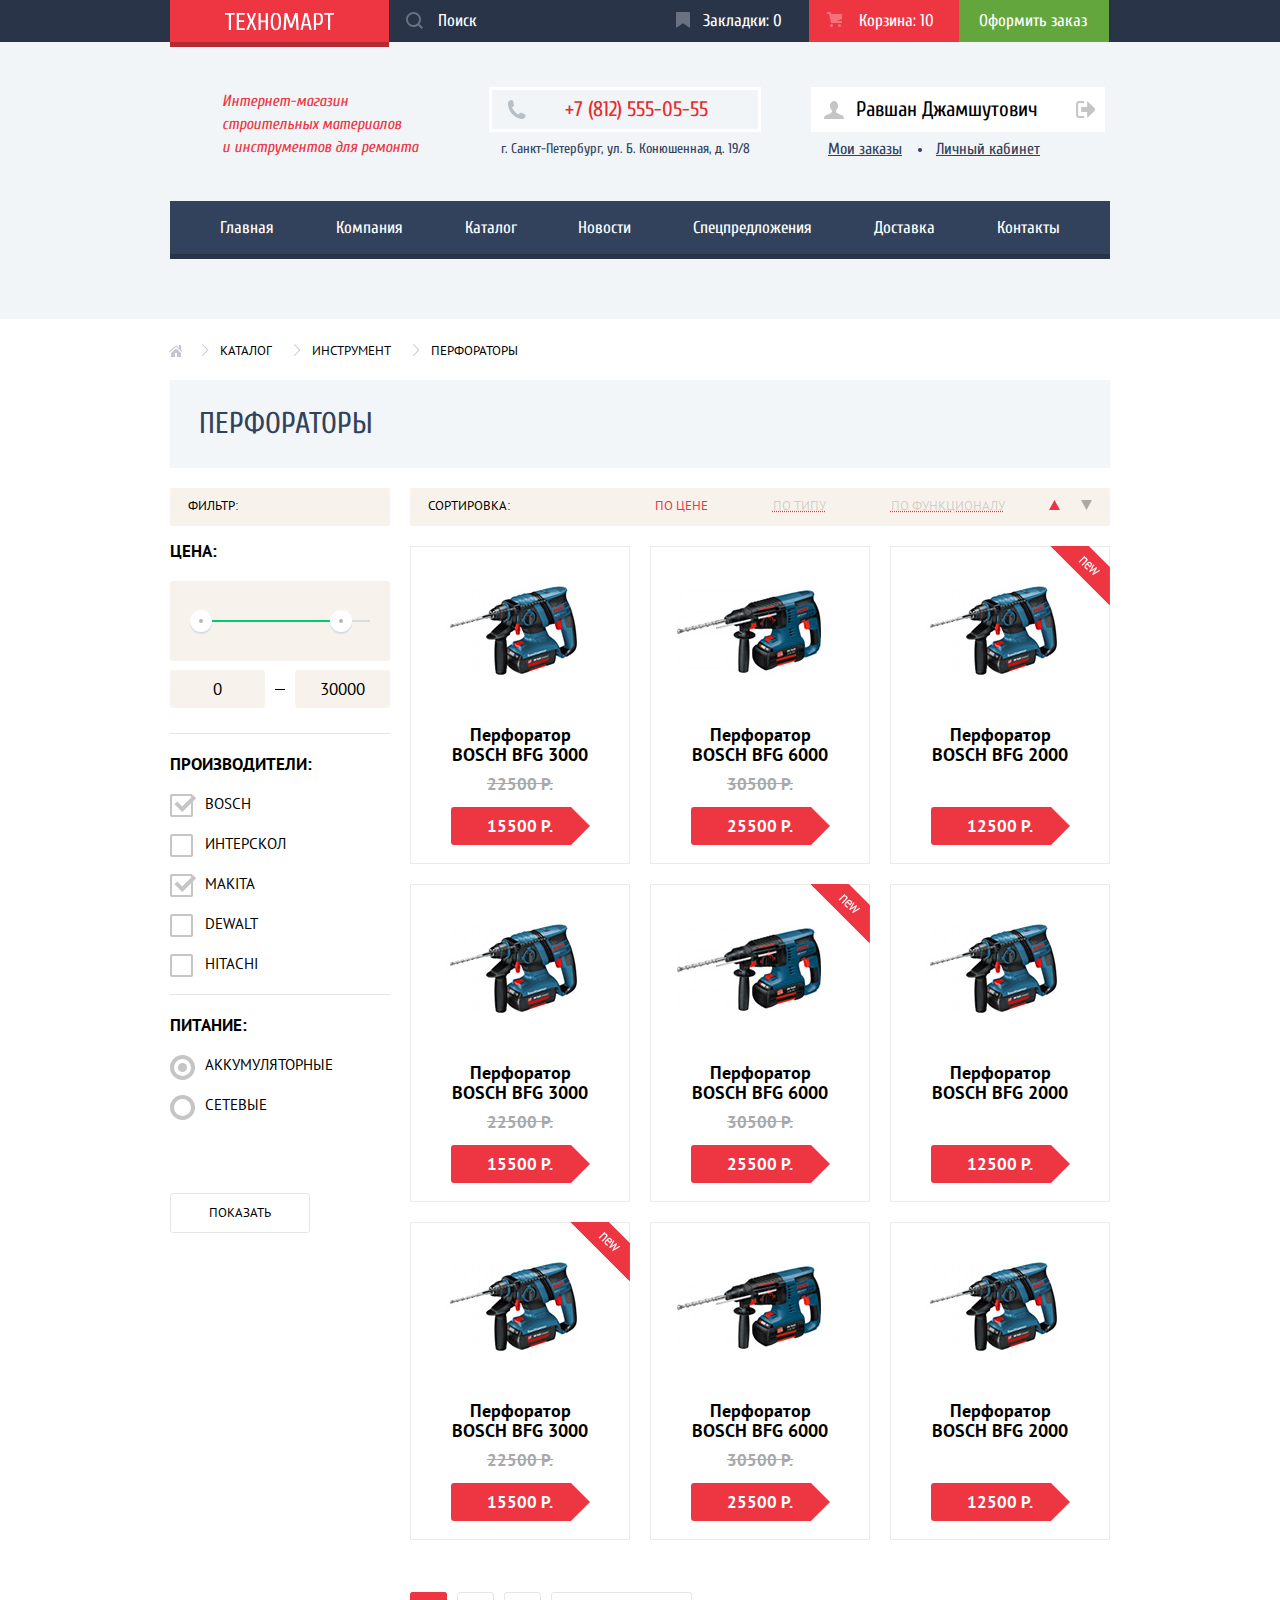
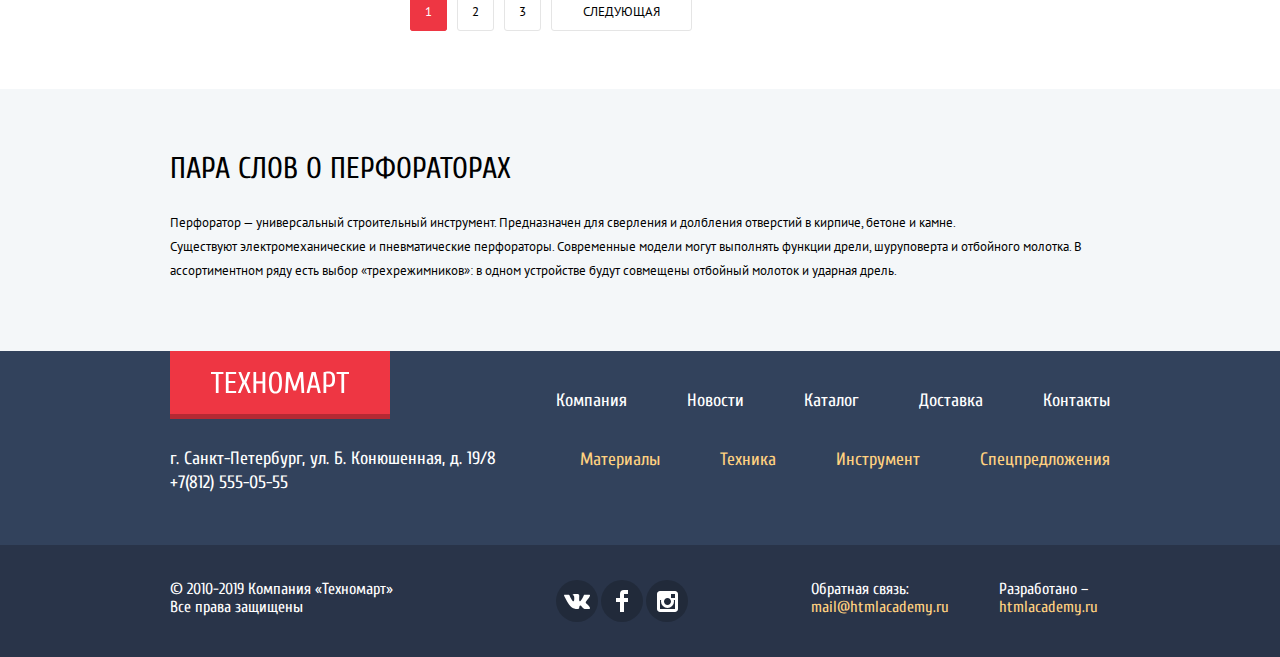
==== commit 8d74408c: "Исправила замечания после первой проверки" ====
--- a/catalog.html
+++ b/catalog.html
@@ -5,7 +5,7 @@
     <title>Интернет-магазин "Техномарт"</title>
     <link href="https://fonts.googleapis.com/css?family=Cuprum:400,400i,700%7CPT+Sans:400,700&display=swap&subset=cyrillic" rel="stylesheet">
     <link href="css/normalize.css" rel="stylesheet">
-    <link href="css/style.css" rel="stylesheet">
+    <link href="css/style.min.css" rel="stylesheet">
     </head>
     <body class="inner-page">
         <header class="page-header">
@@ -175,8 +175,8 @@
                                 <h3>
                                     <a href="catalog-item.html">Перфоратор BOSCH BFG 3000</a>
                                 </h3>
-                                <span class="catalog-item-discount">22 500 p.</span>
-                                <span class="catalog-item-price">15 500 р.</span>
+                                <span class="catalog-item-discount">22500 p.</span>
+                                <span class="catalog-item-price">15500 р.</span>
                                 <p class="hover-buttons">
                                     <a class="button button-cart" href="#">Купить</a>
                                     <button class="button button-marker" type="button">В закладки</button>
@@ -187,8 +187,8 @@
                                 <h3>
                                     <a href="catalog-item.html">Перфоратор BOSCH BFG 6000</a>
                                 </h3>
-                                <span class="catalog-item-discount">30 500 p.</span>
-                                <span class="catalog-item-price">25 500 р.</span>
+                                <span class="catalog-item-discount">30500 p.</span>
+                                <span class="catalog-item-price">25500 р.</span>
                                 <p class="hover-buttons">
                                     <a class="button button-cart" href="#">Купить</a>
                                     <button class="button button-marker" type="button">В закладки</button>
@@ -199,7 +199,7 @@
                                 <h3>
                                     <a href="catalog-item.html">Перфоратор BOSCH BFG 2000</a>
                                 </h3>
-                                <span class="catalog-item-price">12 500 р.</span>
+                                <span class="catalog-item-price">12500 р.</span>
                                 <p class="hover-buttons">
                                     <a class="button button-cart" href="#">Купить</a>
                                     <button class="button button-marker" type="button">В закладки</button>
@@ -210,8 +210,8 @@
                                 <h3>
                                     <a href="catalog-item.html">Перфоратор BOSCH BFG 3000</a>
                                 </h3>
-                                <span class="catalog-item-discount">22 500 p.</span>
-                                <span class="catalog-item-price">15 500 р.</span>
+                                <span class="catalog-item-discount">22500 p.</span>
+                                <span class="catalog-item-price">15500 р.</span>
                                 <p class="hover-buttons">
                                     <a class="button button-cart" href="#">Купить</a>
                                     <button class="button button-marker" type="button">В закладки</button>
@@ -222,8 +222,8 @@
                                 <h3>
                                     <a href="catalog-item.html">Перфоратор BOSCH BFG 6000</a>
                                 </h3>
-                                <span class="catalog-item-discount">30 500 p.</span>
-                                <span class="catalog-item-price">25 500 р.</span>
+                                <span class="catalog-item-discount">30500 p.</span>
+                                <span class="catalog-item-price">25500 р.</span>
                                 <p class="hover-buttons">
                                     <a class="button button-cart" href="#">Купить</a>
                                     <button class="button button-marker" type="button">В закладки</button>
@@ -234,7 +234,7 @@
                                 <h3>
                                     <a href="catalog-item.html">Перфоратор BOSCH BFG 2000</a>
                                 </h3>
-                                <span class="catalog-item-price">12 500 р.</span>
+                                <span class="catalog-item-price">12500 р.</span>
                                 <p class="hover-buttons">
                                     <a class="button button-cart" href="#">Купить</a>
                                     <button class="button button-marker" type="button">В закладки</button>
@@ -245,8 +245,8 @@
                                 <h3>
                                     <a href="catalog-item.html">Перфоратор BOSCH BFG 3000</a>
                                 </h3>
-                                <span class="catalog-item-discount">22 500 p.</span>
-                                <span class="catalog-item-price">15 500 р.</span>
+                                <span class="catalog-item-discount">22500 p.</span>
+                                <span class="catalog-item-price">15500 р.</span>
                                 <p class="hover-buttons">
                                     <a class="button button-cart" href="#">Купить</a>
                                     <button class="button button-marker" type="button">В закладки</button>
@@ -257,8 +257,8 @@
                                 <h3>
                                     <a href="catalog-item.html">Перфоратор BOSCH BFG 6000</a>
                                 </h3>
-                                <span class="catalog-item-discount">30 500 p.</span>
-                                <span class="catalog-item-price">25 500 р.</span>
+                                <span class="catalog-item-discount">30500 p.</span>
+                                <span class="catalog-item-price">25500 р.</span>
                                 <p class="hover-buttons">
                                     <a class="button button-cart" href="#">Купить</a>
                                     <button class="button button-marker" type="button">В закладки</button>
@@ -269,7 +269,7 @@
                                 <h3>
                                     <a href="catalog-item.html">Перфоратор BOSCH BFG 2000</a>
                                 </h3>
-                                <span class="catalog-item-price">12 500 р.</span>
+                                <span class="catalog-item-price">12500 р.</span>
                                 <p class="hover-buttons">
                                     <a class="button button-cart" href="#">Купить</a>
                                     <button class="button button-marker" type="button">В закладки</button>
@@ -290,9 +290,8 @@
             <article class="catalog-text">
                 <div class="container">
                     <h2>Пара слов о перфораторах</h2>
-                    <p>Перфоратор — универсальный строительный инструмент. Предназначен для сверления и 		долбления отверстий в кирпиче, бетоне и камне.<br>
-                        Существуют электромеханические и пневматические перфораторы. Современные модели могут выполнять функции дрели, шуруповерта и отбойного молотка. В ассортиментном ряду есть выбор «трехрежимников»: в одном устройстве будут совмещены отбойный молоток и ударная дрель.
-                    </p>
+                    <p>Перфоратор — универсальный строительный инструмент. Предназначен для сверления и долбления отверстий в кирпиче, бетоне и камне.</p>
+                    <p>Существуют электромеханические и пневматические перфораторы. Современные модели могут выполнять функции дрели, шуруповерта и отбойного молотка. В ассортиментном ряду есть выбор «трехрежимников»: в одном устройстве будут совмещены отбойный молоток и ударная дрель.</p> 
                 </div>
             </article>
         </main>
--- a/css/style.min.css
+++ b/css/style.min.css
@@ -0,0 +1 @@
+@-webkit-keyframes swing{0%{-webkit-transform:translateX(-400px);transform:translateX(-400px)}50%{-webkit-transform:translateX(400px);transform:translateX(400px)}to{-webkit-transform:translateX(0);transform:translateX(0)}}@keyframes swing{0%{-webkit-transform:translateX(-400px);transform:translateX(-400px)}50%{-webkit-transform:translateX(400px);transform:translateX(400px)}to{-webkit-transform:translateX(0);transform:translateX(0)}}@-webkit-keyframes shake{0%,to{-webkit-transform:translateY(0);transform:translateY(0)}20%,40%,60%,80%{-webkit-transform:translateY(-10px);transform:translateY(-10px)}30%,50%,70%,90%{-webkit-transform:translateY(10px);transform:translateY(10px)}}@keyframes shake{0%,to{-webkit-transform:translateY(0);transform:translateY(0)}20%,40%,60%,80%{-webkit-transform:translateY(-10px);transform:translateY(-10px)}30%,50%,70%,90%{-webkit-transform:translateY(10px);transform:translateY(10px)}}html{-webkit-box-sizing:border-box;box-sizing:border-box}*,::after,::before{-webkit-box-sizing:inherit;box-sizing:inherit}body{margin:0;padding:0;font-family:Cuprum,Arial,sans-serif;font-size:13px;line-height:18px;font-weight:400;color:#000;background-color:#fff}a{text-decoration:none}img{max-width:100%;height:auto}.visually-hidden:not(:focus):not(:active),input[type=checkbox].visually-hidden,input[type=radio].visually-hidden{position:absolute;width:1px;height:1px;margin:-1px;border:0;padding:0;white-space:nowrap;-webkit-clip-path:inset(100%);clip-path:inset(100%);clip:rect(0 0 0 0);overflow:hidden}.container{width:940px;margin:0 auto}.button{display:block;padding:10px 0;margin:0;font-family:Cuprum,Arial,sans-serif;font-size:14px;line-height:18px;color:#fff;text-align:center;text-transform:uppercase;background-color:#ee3643;border:0;border-radius:3px;cursor:pointer}.button:hover{background-color:#ca2c37}.button:active,.button:focus{background-color:#ba2732;outline:0}.page-header{display:-webkit-box;display:-ms-flexbox;display:flex;-webkit-box-orient:vertical;-webkit-box-direction:normal;-ms-flex-direction:column;flex-direction:column;padding:0;margin:0 0 60px}.inner-page .page-header{margin-bottom:23px}.header-top{width:100%;font-size:17px;color:#fff;background-color:#293449}.header-top-container{display:-webkit-box;display:-ms-flexbox;display:flex;-ms-flex-wrap:wrap;flex-wrap:wrap;margin:0}.footer-logo,.header-logo{background-color:#ee3643;-webkit-box-shadow:0 5px 0 0 #b52933;box-shadow:0 5px 0 0 #b52933}.header-logo:hover{background-color:#ca2c37}.header-logo:active{background-color:#ba2732}.header-logo{padding:12px 55px 0;z-index:1}.header-logo img{width:109px;height:19px}.header-search input,.user-menu-btn{display:block}.header-search{position:relative;padding:0;margin:0}.header-search svg{position:absolute;top:12px;left:17px;width:17px;height:17px;fill:#fff;opacity:.3}.header-search input{width:270px;margin:0;padding:12px 0 12px 49px;font-size:17px;line-height:18px;color:#fff;background-color:transparent;border:0}.header-search input::-webkit-input-placeholder{color:#fff}.header-search input:-ms-input-placeholder,.header-search input::-ms-input-placeholder{color:#fff}.header-search input::placeholder{color:#fff}.header-search input:hover,.header-top .user-menu-btn:hover{background-color:#212a3a}.header-search input:hover+svg,.header-top .user-menu-btn-cart:hover::before,.header-top .user-menu-btn-marker:hover::before{opacity:1}.header-search input:focus{outline:0;background-color:#fff;color:#000}.header-search input:focus+svg{fill:#ee3643;opacity:1}.header-top .user-menu-btn{width:150px;padding:12px 0 0;margin:0;color:#fff}.header-top .user-menu-btn-marker{position:relative;padding-left:44px}.header-top .user-menu-btn-cart::before,.header-top .user-menu-btn-marker::before{content:"";position:absolute;top:12px;left:17px;width:14px;height:16px;background-image:url(../img/icon-bookmark.svg);background-repeat:no-repeat;background-position:0 0;opacity:.3}.header-top .user-menu-btn-cart{position:relative;padding-left:50px}.header-top .user-menu-cart-add{background-color:#ee3643}.header-top .user-menu-btn-cart::before{left:18px;width:15px;height:15px;background-image:url(../img/icon-cart.svg)}.header-top .user-menu-btn-cart:focus::before,.header-top .user-menu-btn-marker:focus::before{opacity:.5}.header-top .user-menu-btn-issue{padding-left:20px;background-color:#63a63e}.header-top .user-menu-btn-issue:hover{background-color:#5fbb2d}.header-top .user-menu-btn:focus{color:rgba(255,255,255,.6)}.header-top .user-menu-btn-issue:focus{background-color:#518534}.header-main{width:100%;background-color:#f1f5f7}.header-middle{display:-webkit-box;display:-ms-flexbox;display:flex;-webkit-box-pack:justify;-ms-flex-pack:justify;justify-content:space-between;padding:45px 0 40px 52px;margin:0}.header-text{width:197px;margin:3px 0 0;padding:0;font-style:italic;font-size:16px;line-height:23px;text-align:left;color:#ee3643}.inner-page .header-text{margin-right:20px}.header-contacts{display:-webkit-box;display:-ms-flexbox;display:flex;-webkit-box-orient:vertical;-webkit-box-direction:normal;-ms-flex-direction:column;flex-direction:column;min-width:270px;padding:0;margin:0}.header-contacts a{position:relative;padding:9px 50px 9px 73px;margin:0 0 5px;font-size:21px;line-height:21px;color:#e9292a;background-color:transparent;border:3px solid #fff}.header-contacts a::before{content:"";position:absolute;top:10px;left:15px;width:19px;height:19px;background-image:url(../img/icon-phone.svg);background-repeat:no-repeat;background-position:0 0}.header-address{margin:0;padding:0 0 0 12px;font-size:14px;line-height:24px;color:#32425c}.user-nav{display:-webkit-box;display:-ms-flexbox;display:flex;-ms-flex-wrap:wrap;flex-wrap:wrap;width:281px;margin:0;padding:0;list-style:none}.inner-page .user-nav{width:299px}.user-nav li{position:relative;margin:0;padding:0}.user-nav a{display:inline-block;margin:0 10px 0 0;padding:12px 25px;vertical-align:top;font-size:21px;line-height:21px;color:#000;background-color:#fff}.inner-page .user-nav a,.user-nav .reg-link{margin-right:0}.user-nav .login-link,.user-nav .profile-link{padding-left:45px;margin-bottom:5px}.login-icon{position:absolute;top:15px;left:13px;width:20px;height:17px;fill:#c5c5c5}.user-nav a:hover{color:#ee3643}.user-nav a:hover .user-icon{fill:#32425c}.user-nav a:focus{color:rgba(0,0,0,.3)}.user-nav a:active .user-icon{fill:#c5c5c5}.exit-profile-link-icon,.profile-link-icon{position:absolute;top:14px;left:13px;width:20px;height:18px;fill:#c5c5c5}.user-nav .exit-profile-link{padding:22.5px 21px;margin:0}.exit-profile-link-icon{left:12px;height:17px}.user-nav .user-link{padding:0 17px;margin:0;font-size:16px;line-height:18px;color:#32425c;background-color:transparent;text-decoration:underline}.user-nav .user-orders{position:relative}.user-nav .user-orders::after{content:"";position:absolute;top:8px;right:-3px;width:4px;height:4px;background-color:#32425c;border-radius:50%}.page-nav{display:-webkit-box;display:-ms-flexbox;display:flex;-ms-flex-wrap:wrap;flex-wrap:wrap;-webkit-box-pack:justify;-ms-flex-pack:justify;justify-content:space-between;margin:0 0 65px;padding:0 20px;font-size:17px;line-height:17px;list-style:none;background-color:#32425c;-webkit-box-shadow:0 5px 0 0 #293449;box-shadow:0 5px 0 0 #293449}.page-nav a{display:block;margin:0;padding:18px 30px;vertical-align:middle;color:#fff}.page-nav a:hover{background-color:#293449}.page-nav a:focus{color:rgba(255,255,255,.5);background-color:#1d2739}.section-title{margin:0;padding:0;font-size:30px;line-height:30px;font-weight:400;text-transform:uppercase}.promo{-webkit-box-pack:justify;-ms-flex-pack:justify;justify-content:space-between;margin:0 0 53px;padding:0}.promo,.promo-item,.promo-left,.promo-right{display:-webkit-box;display:-ms-flexbox;display:flex}.promo-left{-ms-flex-wrap:wrap;flex-wrap:wrap;-webkit-box-pack:justify;-ms-flex-pack:justify;justify-content:space-between;width:620px}.promo-item,.promo-right{-webkit-box-orient:vertical;-webkit-box-direction:normal;-ms-flex-direction:column;flex-direction:column;width:300px}.promo-item{-webkit-box-pack:justify;-ms-flex-pack:justify;justify-content:space-between;height:123px;padding:22px 23px;margin:0 0 20px}.promo-right .promo-item-delivery{margin-bottom:0}.promo-item h3{margin:0;padding:0;font-size:24px;line-height:30px;font-weight:700;color:#fff}.promo-item .button{width:135px;background-color:rgba(0,0,0,.1)}.promo-item .button:hover{background-color:rgba(0,0,0,.2)}.promo-item .button:active,.promo-item .button:focus{background-color:rgba(0,0,0,.3)}.promo-item-new::after{content:"";position:absolute;top:0;right:0;width:60px;height:60px;background:url(../img/new-flag.png) no-repeat 0 0}.promo-item-materials{position:relative;background:#ffbf47 url(../img/icon-1.svg) no-repeat 83% center}.promo-item-tool{background:#3bbce3 url(../img/icon-2.svg) no-repeat 87% center}.promo-item-tech{background:#dc91d8 url(../img/icon-3.svg) no-repeat 86% center}.promo-item-sale{background:#8ed78f url(../img/icon-4.svg) no-repeat 80% center}.promo-item-delivery{background:#ffc047 url(../img/icon-5.svg) no-repeat 86% center}.promo-slider{position:relative;width:620px;height:266px;margin:0;padding:0;font-size:18px;line-height:24px;color:#fff}.slider-controls{position:absolute;left:50%;bottom:40px;z-index:20;width:100px;height:10px;text-align:center;font-size:0;-webkit-transform:translateX(-50%);-ms-transform:translateX(-50%);transform:translateX(-50%)}.slider-controls label{position:relative;display:inline-block;width:10px;height:10px;padding:4px;vertical-align:top;border-radius:50%;cursor:pointer;-webkit-box-sizing:content-box;box-sizing:content-box}.slider-controls .active::before,.slider-controls label::after{content:"";position:absolute;top:4px;left:4px;z-index:1;width:10px;height:10px;background-color:#fff;border-radius:50%}.slider-controls .active::before{left:50%;top:50%;z-index:2;width:6px;height:6px;margin:-3px;background-color:#ee3643}.promo-slider-drill,.promo-slider-perforator{position:absolute;width:620px;height:266px;margin:0;padding:0;top:0;left:0;z-index:10;background-color:#212a3a;background-image:url(../img/promo-slide-1.jpg);background-position:50% 50%;background-repeat:no-repeat}.promo-slider-perforator{z-index:1;background-image:url(../img/promo-slide-2.jpg)}.slider-button{position:absolute;margin:0;padding:0;top:113px;width:22px;height:40px;z-index:20;border:0;background-color:transparent;cursor:pointer}.slider-button-left,.slider-button-right{background-repeat:no-repeat;background-position:0 0}.slider-button-right{right:20px;background-image:url(../img/icon-right.svg)}.slider-button-left{left:25px;background-image:url(../img/icon-left.svg)}.slider-button:focus{outline:0}.promo-slider h3{padding:0;margin:23px 0 0 24px;font-size:36px;line-height:36px;font-weight:700;text-transform:uppercase}.promo-slider p{padding:0;margin:2px 0 0 25px}.promo-slider .button{width:195px;margin-left:25px;margin-top:120px}.popular-list,.section-top{display:-webkit-box;display:-ms-flexbox;display:flex;-webkit-box-pack:justify;-ms-flex-pack:justify;justify-content:space-between}.section-top{background-color:#f9f5f0;padding:26px 27px;margin:0 0 20px}.section-top h2{padding-top:3px;margin:0;vertical-align:middle}.section-top .button{min-width:253px}.popular-list{-ms-flex-wrap:wrap;flex-wrap:wrap;margin:0;padding:0}.brands .section-title,.popular .section-title{color:#32425c}.catalog-list,.popular-list{font-family:"PT Sans",Arial,sans-serif;font-weight:700}.catalog-item{display:-webkit-box;display:-ms-flexbox;display:flex;-ms-flex-wrap:wrap;flex-wrap:wrap;-webkit-box-align:center;-ms-flex-align:center;align-items:center;-webkit-box-orient:vertical;-webkit-box-direction:normal;-ms-flex-direction:column;flex-direction:column;-webkit-box-pack:justify;-ms-flex-pack:justify;justify-content:space-between;position:relative;padding:0;margin:0 0 20px;width:220px;min-height:318px;list-style:none;border:1px solid #eaeaea}.brands-list-item a:hover,.catalog-item:hover{-webkit-box-shadow:0 10px 25px 0 rgba(41,52,73,.5);box-shadow:0 10px 25px 0 rgba(41,52,73,.5)}.catalog-item-new::after{content:"";position:absolute;top:-1px;right:-1px;width:60px;height:60px;background:url(../img/new-flag.png) no-repeat 0 0;z-index:20}.catalog-item img{width:218px;height:170px}.catalog-item h3{width:190px;padding:0 15px;margin:8px 0 0;font-size:18px;line-height:20px;font-weight:700;text-align:center;color:#000}.catalog-item h3 a{color:#000}.catalog-item-discount,.catalog-item-price{display:block;font-size:17px;line-height:18px;text-transform:uppercase}.catalog-item-discount{text-decoration:line-through;padding:0;margin:10px 0 0;color:#a9a9a9}.catalog-item-price{position:relative;padding:10px 36px;margin:42px auto 18px;color:#fff;background-color:#ee3643;border-radius:3px}.catalog-item-discount+.catalog-item-price{margin-top:14px}.catalog-item-price::after{content:"";position:absolute;top:0;right:-20px;width:0;height:0;border:19px solid #fff;border-left-color:#ee3643}.catalog-item .hover-buttons{position:absolute;top:0;left:0;width:100%;margin:0;padding:40px;font-size:14px;line-height:18px;background-color:rgba(255,255,255,.9);z-index:10}.hover-buttons .button-cart{position:relative;width:135px;margin-bottom:5px;font-weight:400;background-color:#63a63e;-webkit-box-shadow:inset 0 -3px 0 0 #367315;box-shadow:inset 0 -3px 0 0 #367315;border:0}.hover-buttons .button-cart::before{content:"";position:absolute;top:11px;left:12px;width:15px;height:15px;background-image:url(../img/icon-cart.svg);background-repeat:no-repeat;background-position:0 0;opacity:.3}.hover-buttons .button-cart:hover{background-color:#5fbb2d}.hover-buttons .button-cart:active::before,.hover-buttons .button-cart:focus::before,.hover-buttons .button-cart:hover::before{opacity:1}.hover-buttons .button-cart:active,.hover-buttons .button-cart:focus{background-color:#518534;-webkit-box-shadow:none;box-shadow:none;outline:0}.hover-buttons .button-marker{width:135px;padding:7px 20px;color:#32425c;background-color:transparent;border:3px solid #63a63e}.hover-buttons .button-marker:hover{border-color:#32425c}.hover-buttons .button-marker:active,.hover-buttons .button-marker:focus{color:rgba(50,66,92,.3);border-color:rgba(50,66,92,.3);outline:0}.catalog-item .hover-buttons{display:none}.catalog-item:hover .hover-buttons{display:block}.brands{margin-bottom:65px}.brands-list{display:-webkit-box;display:-ms-flexbox;display:flex;-ms-flex-wrap:wrap;flex-wrap:wrap;-webkit-box-pack:justify;-ms-flex-pack:justify;justify-content:space-between;margin:0;padding:0}.brands-list-item{margin:0;padding:0;list-style:none}.brands-list-item a,.slider-services{display:-webkit-box;display:-ms-flexbox;display:flex;padding:0}.brands-list-item a{-webkit-box-align:center;-ms-flex-align:center;align-items:center;width:220px;height:145px;text-align:center;background-color:#fff;border:1px solid #e5e5e5;-webkit-box-pack:center;-ms-flex-pack:center;justify-content:center;margin:0 0 20px}.brands-list-item a:active{-webkit-box-shadow:0 4px 10px 0 rgba(41,52,73,.5);box-shadow:0 4px 10px 0 rgba(41,52,73,.5);opacity:.3}.services{width:100%;margin:0 0 77px;padding:65px 0 0;line-height:24px;background-color:#f4f7f9}.services .section-title{padding:0;margin:0 0 26px}.services p{width:398px;padding:0;margin:0 0 65px;font-family:"PT Sans",Arial,sans-serif}.slider-services{-webkit-box-pack:justify;-ms-flex-pack:justify;justify-content:space-between;margin:0}.services-list{position:relative;padding:0;margin:0;list-style:none}.services-list::after{content:"";position:absolute;top:-40px;left:230px;width:10px;height:279px;background:url(../img/shadow.png) no-repeat 0 0}.service-button{width:240px;padding:16px 0 17px 22px;font-size:21px;line-height:30px;font-weight:700;text-transform:none;text-align:left;background-color:#32425c;border-radius:0;-webkit-box-shadow:0 1px 0 0 #293449,inset 0 1px 0 0 #405069;box-shadow:0 1px 0 0 #293449,inset 0 1px 0 0 #405069}.service-button:hover{background-color:#293449}.service-button-active{display:block;color:#32425c;outline:0;background-color:#fff;-webkit-box-shadow:0 1px 0 0 #fff,inset 0 1px 0 0 #fff;box-shadow:0 1px 0 0 #fff,inset 0 1px 0 0 #fff}.service-button-active:active,.service-button-active:focus,.service-button-active:hover{background-color:#fff}.slider{width:620px;margin:0 0 0 80px;padding:0}.slider h3{margin:0 0 25px;padding:0;font-size:36px;line-height:36px;color:#32425c;font-weight:400;text-transform:uppercase}.service-slider{display:none;width:100%;min-height:288px;padding:0;margin:0}.service-slider-active{display:block}.service-slider-delivery{background:#f4f7f9 url(../img/delivery.png) no-repeat 151px 25px}.service-slider-delivery p{width:275px;margin-bottom:0}.service-slider-guarantee{background:#f4f7f9 url(../img/guarantee.png) no-repeat 230px 0}.service-slider-guarantee p{width:379px;margin-bottom:0}.service-slider-credit{background:#f4f7f9 url(../img/credit.png) no-repeat 155px 0}.service-slider-credit p{width:279px;margin-bottom:25px}.service-slider-credit .button{width:195px}.index-columns{display:-webkit-box;display:-ms-flexbox;display:flex;-webkit-box-pack:justify;-ms-flex-pack:justify;justify-content:space-between;padding:0;margin:0}.index-columns p{margin:0;padding:0;font-family:"PT Sans",Arial,sans-serif;line-height:24px}.about-us h2,.contacts h2{margin-bottom:27px}.about-us p{width:525px;padding-bottom:24px}.about-us p:last-of-type{width:390px}.transport-list{font-size:18px;line-height:20px;padding:0;margin:-3px 0 37px;list-style:none}.transport-list li{position:relative;padding-bottom:20px;padding-left:36px;font-weight:700}.transport-list li:last-child{padding-bottom:0}.transport-list li::before{content:"";position:absolute;top:9px;left:0;width:25px;height:2px;background-color:#ee3643}.about-us .button{width:220px}.contacts{margin:0;padding:0;line-height:24px}.contacts p{width:180px;margin-bottom:30px}.contacts img{width:300px;height:158px;padding:0;margin:0 0 33px}.contacts,.contacts .button{width:300px}.inner-page main{font-family:"PT Sans",Arial,sans-serif}.breadcrumbs{display:-webkit-box;display:-ms-flexbox;display:flex;-webkit-box-pack:start;-ms-flex-pack:start;justify-content:flex-start;-ms-flex-wrap:wrap;flex-wrap:wrap;margin:0 0 20px;padding:0;list-style:none}.breadcrumbs li{position:relative;margin-right:40px}.breadcrumbs li:last-child{margin-right:0}.breadcrumbs li::after{content:"";position:absolute;top:2px;left:-19px;width:8px;height:12px;background:url(../img/icon-right-small.svg) no-repeat 0 0}.breadcrumbs li:first-child::after{display:none}.breadcrumbs a{padding:0;margin:0;color:#000}.breadcrumbs .home{padding-right:10px}.breadcrumbs .home::before{content:"";position:absolute;top:3px;left:-2px;width:14px;height:12px;background:url(../img/icon-home.svg) no-repeat 0 0}.breadcrumbs a,.page-title,.subtitle{text-transform:uppercase}.page-title{font-family:Cuprum,Arial,sans-serif;font-size:30px;line-height:30px;font-weight:400;color:#32425c;margin:0 0 20px;padding:29px;background-color:#f2f6f8}.subtitle{padding:9px 18px 11px;margin:0 0 10px;font:inherit;background-color:#f7f3ec;border-radius:2px}.catalog-columns{display:-webkit-box;display:-ms-flexbox;display:flex;-webkit-box-pack:justify;-ms-flex-pack:justify;justify-content:space-between}.filters{width:220px}.filter{text-transform:uppercase;padding:0;margin:0}.filter-item{padding:0;margin:0 0 15px;border:0;border-bottom:1px solid #e5e5e5}.filter-item:last-of-type{padding-bottom:0;margin-bottom:58px;border-bottom:none}.filter-title{padding:0;margin:0 0 15px;font-size:17px;line-height:30px;font-weight:700}.range-filter{width:100%}.price-controls,.range-controls{display:-webkit-box;display:-ms-flexbox;display:flex;-webkit-box-align:center;-ms-flex-align:center;align-items:center}.range-controls{position:relative;height:80px;margin-bottom:9px;background-color:#f7f3ec;border-radius:3px;-webkit-box-pack:center;-ms-flex-pack:center;justify-content:center}.range-controls .scale{width:180px;height:2px;background:#d7dcde}.range-controls .bar{width:152px;height:2px;background:#00ca74}.range-controls .range-btn{position:absolute;top:29px;width:4px;height:4px;padding:0;-webkit-box-sizing:content-box;box-sizing:content-box;border:9px solid #fff;background-color:#b5b5b5;border-radius:50%;-webkit-box-shadow:0 2px 1px 0 #d7dcde;box-shadow:0 2px 1px 0 #d7dcde;cursor:pointer}.range-controls .range-btn-right{left:160px}.range-controls .range-btn-left{left:20px}.price-controls{-webkit-box-pack:justify;-ms-flex-pack:justify;justify-content:space-between;padding-bottom:25px}.price-controls input{width:95px;padding:10px 0;font-size:17px;line-height:18px;text-align:center;border:0;border-radius:3px;background:#f7f3ec}.price-controls .dash{width:10px;height:1px;background:#000}.filter ul{margin:0;padding:0;list-style:none;font-size:15px;line-height:20px}.filter-option{padding-bottom:20px;padding-left:35px}.filter-option label{position:relative;display:block;cursor:pointer;-webkit-user-select:none;-moz-user-select:none;-ms-user-select:none;user-select:none}.filter-input-checkbox+label::before{content:"";position:absolute;top:0;left:-35px;width:23px;height:23px;border:2px solid #c5c5c5;border-radius:2px}.filter-input-checkbox:checked+label::after{content:"";position:absolute;top:0;left:-35px;width:27px;height:23px;background-image:url("data:image/svg+xml,%3Csvg xmlns='http://www.w3.org/2000/svg' width='27' height='23'%3E%3Cpath fill='%23c5c5c5' d='M7.285 7.486l-2.829 2.829 7.783 7.783L26.171 4.166l-2.828-2.829-11.104 11.102z'/%3E%3Cpath fill='%23c5c5c5' d='M21 20c0 .542-.458 1-1 1H3c-.542 0-1-.458-1-1V3c0-.542.458-1 1-1h16.908L21.493.415A2.96 2.96 0 0 0 20 0H3C1.35 0 0 1.35 0 3v17c0 1.65 1.35 3 3 3h17c1.65 0 3-1.35 3-3v-9.829l-2 2V20z'/%3E%3C/svg%3E");border:0}.filter-input-checkbox:checked:hover+label::after{background-image:url("data:image/svg+xml,%3Csvg xmlns='http://www.w3.org/2000/svg' width='27' height='23'%3E%3Cpath fill='%23b5b5b5' d='M7.285 7.486l-2.829 2.829 7.783 7.783L26.171 4.166l-2.828-2.829-11.104 11.102z'/%3E%3Cpath fill='%23b5b5b5' d='M21 20c0 .542-.458 1-1 1H3c-.542 0-1-.458-1-1V3c0-.542.458-1 1-1h16.908L21.493.415A2.96 2.96 0 0 0 20 0H3C1.35 0 0 1.35 0 3v17c0 1.65 1.35 3 3 3h17c1.65 0 3-1.35 3-3v-9.829l-2 2V20z'/%3E%3C/svg%3E");border:0}.filter-input-radio+label::before{content:"";position:absolute;top:0;left:-35px;width:25px;height:25px;border:4px solid #c5c5c5;border-radius:50%}.filter-input-radio:checked+label::after{content:"";position:absolute;top:8px;left:-27px;width:9px;height:9px;background-color:#c5c5c5;border-radius:50%}.filter-input+label:hover::before{border-color:#b5b5b5}.filter-input-radio:checked:hover+label::after{background-color:#b5b5b5}.filter-input:disabled+label{color:rgba(0,0,0,.4)}.filter-input:disabled+label::before{opacity:.3}.filter-button{width:140px;font:inherit;color:#000;background-color:transparent;border:1px solid #e5e5e5}.filter-button:hover{border-color:#bdc6ca;background-color:transparent}.filter-button:focus{border-color:#ee3643;background-color:transparent}.catalog{width:700px}.catalog-filter,.catalog-filter .sort-type{-ms-flex-wrap:wrap;flex-wrap:wrap;-webkit-box-pack:justify;-ms-flex-pack:justify;justify-content:space-between}.catalog-filter,.catalog-filter ul{display:-webkit-box;display:-ms-flexbox;display:flex}.catalog-filter{background-color:#f7f3ec;border-radius:2px;padding:9px 18px 11px;margin:0 0 20px}.catalog-filter .subtitle{padding:0;margin:0}.catalog-filter ul{margin:0;padding:0;list-style:none}.catalog-filter .sort-type{width:450px}.sort-type li:first-child{padding-left:100px}.sort-type a{padding:10px 0;color:rgba(0,0,0,.18);text-transform:uppercase;-webkit-text-decoration:underline dotted #ee3643;text-decoration:underline dotted #ee3643}.sort-type a:hover{color:#000;-webkit-text-decoration:underline solid #ee3643;text-decoration:underline solid #ee3643}.sort-type a:focus{color:#ee3643;text-decoration:none}.sort-type .type-checked{color:#ee3643;text-decoration:none}.catalog-filter .sort-range{-webkit-box-pack:justify;-ms-flex-pack:justify;justify-content:space-between;width:43px}.sort-range a{fill:rgba(0,0,0,.3)}.sort-range a:hover .sort-range-icon{fill:#231f20}.sort-range a:active .sort-range-icon,.sort-range a:focus .sort-range-icon{fill:#ee3643}.sort-checked .sort-range-icon{fill:#ee3643}.catalog-list{margin-bottom:43px}.pagination-list{display:-webkit-box;display:-ms-flexbox;display:flex;-ms-flex-wrap:wrap;flex-wrap:wrap;margin:0 0 68px;padding:0;list-style:none}.pagination-item{margin-right:10px}.pagination-item:last-child{margin-right:0}.pagination-item a{padding:10px 14px;border:1px solid #e5e5e5;border-radius:3px;color:#000;text-transform:uppercase}.pagination-item:last-child a{padding:10px 31px}.pagination-item a:hover{border-color:#bdc6ca}.pagination-item a:active{border-color:#ee3643}.pagination-item-current a,.pagination-item-current a:active,.pagination-item-current a:hover{color:#fff;background-color:#ee3643;border:1px solid #ee3643}.catalog-text{margin:0;padding:0 0 68px;background-color:#f4f7f9}.catalog-text h2{margin:0;padding-top:65px;padding-bottom:27px;font-family:Cuprum,Arial,sans-serif;font-size:30px;line-height:30px;font-weight:400;text-transform:uppercase}.catalog-text p{margin:0;padding:0;line-height:24px}.page-footer{display:-webkit-box;display:-ms-flexbox;display:flex;-webkit-box-orient:vertical;-webkit-box-direction:normal;-ms-flex-direction:column;flex-direction:column;margin:84px 0 0;padding:0}.inner-page .page-footer{margin-top:0}.footer-top{width:100%;padding:0 0 50px;margin:0;font-size:18px;line-height:24px;color:#fff;background-color:#32425c}.footer-logo{display:-webkit-box;display:-ms-flexbox;display:flex;-webkit-box-pack:center;-ms-flex-pack:center;justify-content:center;-ms-flex-line-pack:center;align-content:center;width:220px;padding:20px 0;margin:0}.footer-logo img{width:138px;height:23px}.footer-bottom{width:100%;font-size:16px;line-height:18px;color:#fff;background-color:#293449}.footer-columns{display:-webkit-box;display:-ms-flexbox;display:flex;-webkit-box-pack:justify;-ms-flex-pack:justify;justify-content:space-between}.footer-contacts{margin:33px 0 0;padding:0}.footer-contacts a,.footer-nav a,.footer-social a{color:#fff}.footer-menu{min-width:610px;margin:38px 0 0;padding:0}.footer-catalog,.footer-nav{display:-webkit-box;display:-ms-flexbox;display:flex;-ms-flex-wrap:wrap;flex-wrap:wrap;-webkit-box-pack:end;-ms-flex-pack:end;justify-content:flex-end}.footer-nav li{margin-bottom:35px}.footer-catalog li,.footer-nav li{margin-left:60px}.footer-bottom-container{display:-webkit-box;display:-ms-flexbox;display:flex;-webkit-box-pack:justify;-ms-flex-pack:justify;justify-content:space-between;padding:35px 15px 35px 0}.footer-catalog,.footer-nav{margin:0;padding:0;list-style:none}.footer-social{list-style:none}.footer-catalog a,.footer-create a,.footer-feedback a{color:#ffd180}.footer-catalog a:hover,.footer-create a:hover,.footer-feedback a:hover,.footer-nav a:hover{text-decoration:underline}.footer-nav a:focus{color:rgba(241,245,247,.5);text-decoration:none}.footer-catalog a:focus{color:rgba(255,209,128,.5);text-decoration:none}.footer-create a:active,.footer-feedback a:active{color:#ee3643}.footer-copyright{padding:0;margin:0 160px 0 0}.footer-social,.social-button{display:-webkit-box;display:-ms-flexbox;display:flex}.footer-social{-ms-flex-wrap:wrap;flex-wrap:wrap;-webkit-box-pack:justify;-ms-flex-pack:justify;justify-content:space-between;margin:0;padding:0;width:132px}.social-button{width:42px;height:42px;background-color:#212a3a;border-radius:50%}.social-button:active,.social-button:hover{background-color:#ee3643}.social-button-vk{background-image:url(../img/icon-vk.svg);background-repeat:no-repeat;background-position:50% 50%}.modal .modal-close,.social-button-fb,.social-button-ig{background-image:url(../img/icon-fb.svg);background-repeat:no-repeat;background-position:50% 50%}.modal .modal-close,.social-button-ig{background-image:url(../img/icon-insta.svg)}.footer-feedback{width:135px;padding:0;margin:0 0 0 120px}.footer-create{width:96px;padding:0;margin:0 0 0 50px}.modal{position:fixed;display:none}.modal-show{display:block;-webkit-animation:swing .4s;animation:swing .4s}.modal-error{-webkit-animation:shake .6s;animation:shake .6s}.modal .modal-close{position:absolute;top:10px;right:10px;z-index:3;width:22px;height:22px;margin:0;padding:0;border:0;background-color:transparent;background-image:url(../img/icon-close.svg);background-position:0 0;cursor:pointer}.modal-write-us{top:50%;left:50%;width:620px;margin-left:-310px;margin-top:-215px;padding:45px 0 0;font-size:18px;line-height:18px;background-color:#fff;border-top:7px solid #ee3643;-webkit-box-shadow:0 20px 40px 0 rgba(0,0,0,.75);box-shadow:0 20px 40px 0 rgba(0,0,0,.75)}.write-us-input,.write-us-item{display:-webkit-box;display:-ms-flexbox;display:flex;margin:0}.write-us-input{-ms-flex-wrap:wrap;flex-wrap:wrap;-webkit-box-pack:justify;-ms-flex-pack:justify;justify-content:space-between;padding:0 80px}.write-us-item{-webkit-box-orient:vertical;-webkit-box-direction:normal;-ms-flex-direction:column;flex-direction:column;padding:0}.write-us-item input,.write-us-item textarea{border:2px solid #dee3e4;border-radius:3px}.write-us-item input::-webkit-input-placeholder,.write-us-item textarea::-webkit-input-placeholder{font-family:"PT Sans",Arial,sans-serif;font-size:13px;line-height:18px;color:#a9a9a9}.write-us-item input:-ms-input-placeholder,.write-us-item input::-ms-input-placeholder,.write-us-item textarea:-ms-input-placeholder,.write-us-item textarea::-ms-input-placeholder{font-family:"PT Sans",Arial,sans-serif;font-size:13px;line-height:18px;color:#a9a9a9}.write-us-item input::placeholder,.write-us-item textarea::placeholder{font-family:"PT Sans",Arial,sans-serif;font-size:13px;line-height:18px;color:#a9a9a9}.write-us-item label{padding:0;margin:0 0 8px}.write-us-item input[type=email],.write-us-item input[type=text]{width:220px;margin:0 0 20px;padding:8px 15px}.write-us-item textarea{width:460px;margin:0 0 35px;padding:8px 15px}.write-us-item input:hover,.write-us-item textarea:hover{border-color:#b5b5b5}.write-us-item input:focus,.write-us-item textarea:focus{border-color:#ee3643;outline:0}.write-us-button{width:100%;margin:0;padding:37px 0;background-color:#f4f4f4}.write-us-button .button{width:460px;margin:0 80px}.modal-map{top:50%;left:50%;margin-left:-470px;margin-top:-223px;-webkit-box-shadow:0 0 15px 0 rgba(0,0,0,.5);box-shadow:0 0 15px 0 rgba(0,0,0,.5)}.modal-map p{position:absolute;top:0;left:0;z-index:1;margin:0}.modal-map iframe{position:relative;z-index:2;border:0}.modal-map,.modal-map img{width:940px;height:446px}.modal-cart-add{top:50%;left:50%;z-index:40;width:620px;margin-left:-310px;margin-top:-141px;padding:0;background-color:#fff;border-top:7px solid #ee3643;-webkit-box-shadow:0 20px 40px 0 rgba(0,0,0,.75);box-shadow:0 20px 40px 0 rgba(0,0,0,.75)}.modal-cart-add h2{position:relative;padding:42px 115px 42px 180px;font-family:Cuprum,Arial,sans-serif;font-size:30px;line-height:30px;font-weight:400}.modal-cart-add h2::before{content:"";position:absolute;top:25px;left:81px;width:66px;height:66px;background-image:url(../img/modal-check.svg);background-repeat:no-repeat;background-position:0 0}.cart-add-buttons{display:-webkit-box;display:-ms-flexbox;display:flex;-webkit-box-pack:justify;-ms-flex-pack:justify;justify-content:space-between;margin:0;padding:37px 80px;background-color:#f4f4f4}.cart-add-buttons .button{width:220px}.cart-add-buttons .modal-close-btn{background-color:#fff;color:#000}